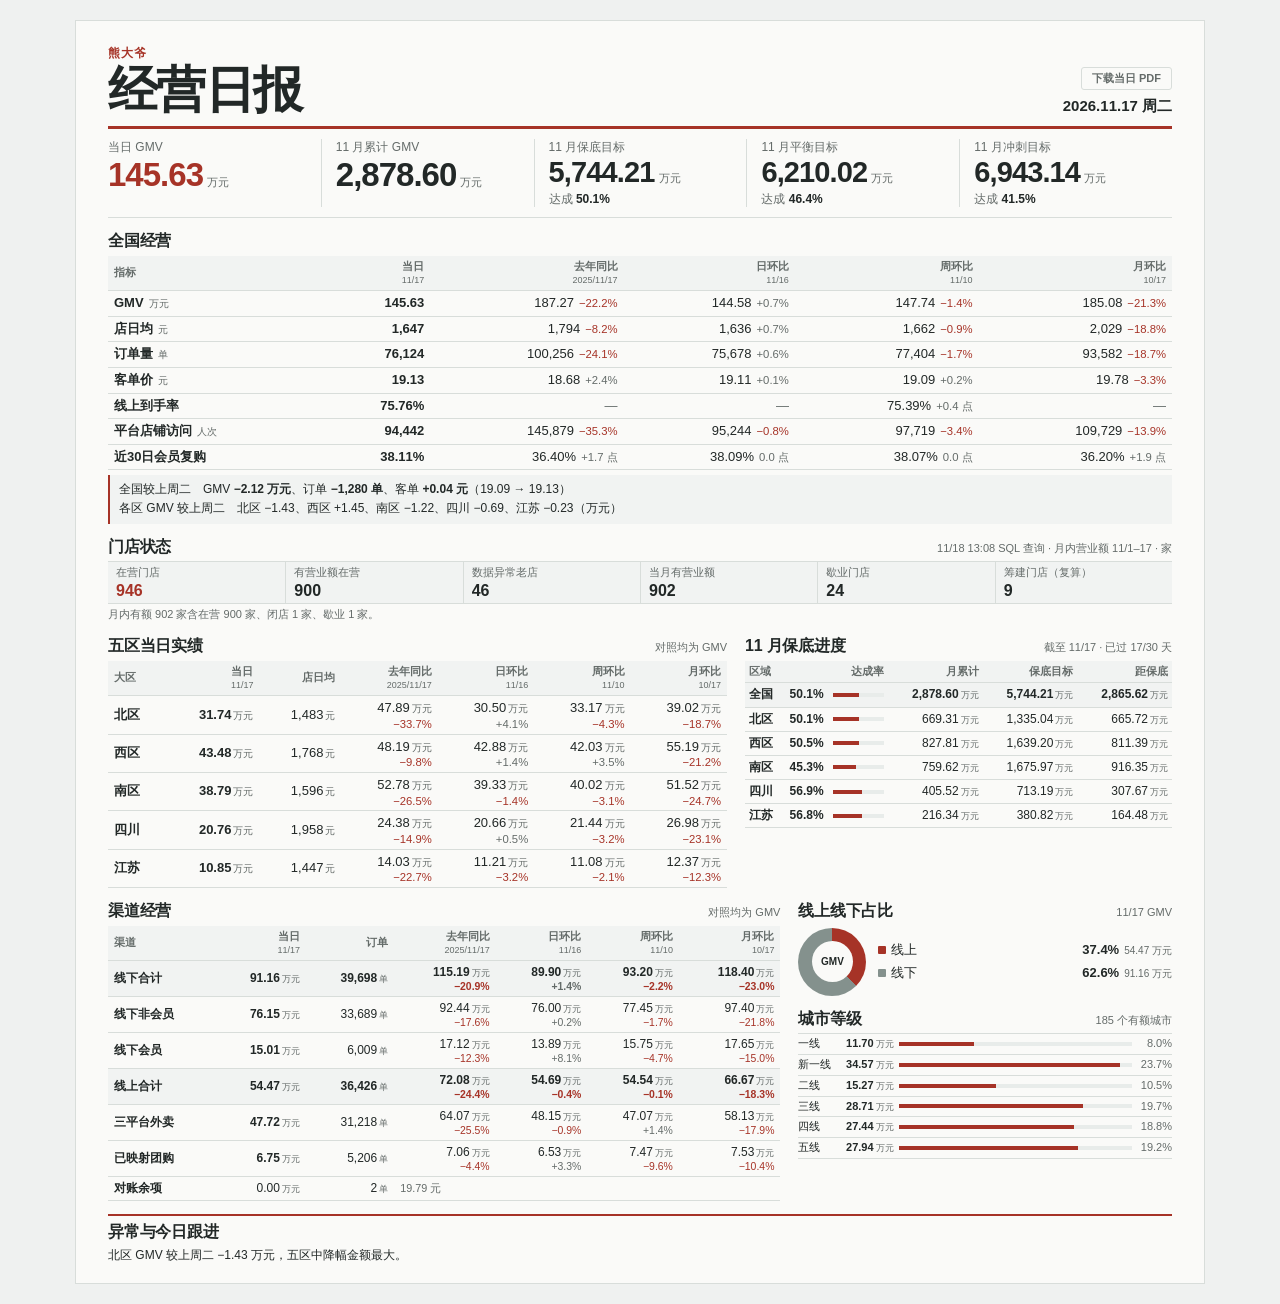
==== daily/index.html @ 588499c0 "Remove the daily report footer from HTML and PDF" ====
<!doctype html>
<html lang="zh-CN">
<head>
<meta charset="utf-8">
<meta name="viewport" content="width=device-width,initial-scale=1">
<meta name="color-scheme" content="light">
<meta name="robots" content="noindex">
<title>熊大爷经营日报｜2026-11-17</title>
<style>
:root {
  --paper:#fafaf8; --frame:#eff1f0; --ink:#222827; --muted:#646b69;
  --line:#d8ddda; --red:#a63327; --tint:#e8ecea; --shade:#f1f3f2; --offline:#84918d;
  color-scheme:light;
}
* {box-sizing:border-box}
body {margin:0;background:var(--frame);color:var(--ink);font:13px/1.43 -apple-system,BlinkMacSystemFont,"PingFang SC","Microsoft YaHei",sans-serif;font-variant-numeric:tabular-nums}
main {width:min(1130px,calc(100% - 32px));margin:20px auto;padding:24px 32px 19px;border:1px solid var(--line);background:var(--paper)}
h1,h2,p,figure,ul,dl,dd {margin:0}
.mast {display:flex;align-items:end;justify-content:space-between;gap:8px;padding-bottom:9px;border-bottom:3px solid var(--red)}
.brand {color:var(--red);font-size:12px;font-weight:700;letter-spacing:.10em}
h1 {margin-top:2px;font:700 clamp(34px,5vw,50px)/1.05 "Songti SC","Noto Serif CJK SC","SimSun",serif;letter-spacing:-.035em}
.meta {text-align:right;white-space:nowrap;font-weight:650;font-size:15px}
.print {display:block;width:max-content;text-decoration:none;margin:0 0 5px auto;padding:3px 10px;font:inherit;font-size:11px;color:var(--muted);background:none;border:1px solid var(--line);border-radius:3px;cursor:pointer}
a {color:inherit;text-underline-offset:3px}
a:focus-visible,.print:focus-visible {outline:2px solid var(--red);outline-offset:3px}
.hero {display:grid;grid-template-columns:repeat(5,minmax(0,1fr));border-bottom:1px solid var(--line);padding:10px 0}
.hero div {padding:0 14px;border-left:1px solid var(--line);min-width:0}
.hero div:first-child {padding-left:0;border:0}
.hero dt {color:var(--muted);font-size:12px}
.hero dd {font-size:clamp(22px,3.5vw,33px);font-weight:730;line-height:1.15;letter-spacing:-.03em;white-space:nowrap}
.hero div:first-child dd {color:var(--red)}
.hero .target dd {font-size:clamp(20px,3.1vw,29px)}
.hero .target .attainment {margin-top:4px;font-size:12px;font-weight:500;letter-spacing:0;color:var(--muted)}
.attainment strong {color:var(--ink);font-weight:700}
.hero small {font-size:11px;margin-left:4px;font-weight:500;letter-spacing:0;color:var(--muted)}
section {margin-top:13px;min-width:0}
.section-head {display:flex;align-items:baseline;justify-content:space-between;flex-wrap:wrap;gap:1px 7px;margin-bottom:5px}
h2 {font-size:16px;line-height:1.23;letter-spacing:-.015em}
.subtitle,.muted,.na {color:var(--muted)}
.subtitle {font-size:11px}
table {width:100%;border-collapse:collapse}
th,td {padding:3px 6px;border-bottom:1px solid var(--line);text-align:right;white-space:nowrap}
th:first-child {text-align:left}
thead {background:var(--shade)}
thead th {font-size:11px;font-weight:650;color:var(--muted)}
thead small {display:block;font-size:9px;font-weight:500}
tbody th {font-weight:600}
.unit {color:var(--muted);font-size:.78em;font-weight:500;display:inline-block;margin-left:5px}
.value-unit {color:var(--muted);font-size:.78em;font-weight:500;margin-inline-start:2px}
.actual {font-weight:730}
.change {font-size:.87em;color:var(--muted);white-space:nowrap;margin-left:5px}
.fall {color:var(--red)}
.remarks {padding:6px 9px;margin-top:5px;border-left:2px solid var(--red);background:var(--shade);font-size:12px}
.remarks p + p {margin-top:2px}
.remarks .delta-item {display:inline-block;white-space:nowrap}
.store-counts {display:grid;grid-template-columns:repeat(6,minmax(0,1fr));background:var(--shade);border-block:1px solid var(--line)}
.store-counts div {padding:3px 8px;min-width:0}
.store-counts div+div {border-left:1px solid var(--line)}
.store-counts dt {font-size:11px;color:var(--muted)}
.store-counts dd {font-size:16px;font-weight:700;line-height:1.2}
.store-counts div:first-child dd {color:var(--red)}
.store-note {margin-top:3px}
@media screen and (max-width:580px) {
  .store-counts {grid-template-columns:repeat(3,minmax(0,1fr))}
  .store-counts div:nth-child(4) {border-left:0}
  .store-counts div:nth-child(n+4) {border-top:1px solid var(--line)}
}
@media print {
  .store-counts div {padding:2px 5px}
  .store-counts dt {font-size:9px}
  .store-counts dd {font-size:13px}
}

.two-up {display:grid;grid-template-columns:minmax(0,1.45fr) minmax(0,1fr);gap:18px}
.split-cols .change,.channel-table .change {display:block;margin-left:0;line-height:1.13}
.summary {background:var(--shade)}
.summary td {font-weight:650}
.month-table {font-size:12px}
.month-table th,.month-table td {padding-inline:4px}
.meter {display:grid;grid-template-columns:3.2em minmax(14px,1fr);align-items:center;gap:5px;text-align:left}
.meter i,.tier {position:relative;display:block;height:4px;background:var(--tint)}
.meter i::before,.tier::before {content:"";position:absolute;inset:0 auto 0 0;width:var(--filled,var(--tier));background:var(--red)}
.rate {width:24%}
.chart-layout {display:grid;grid-template-columns:minmax(0,1.8fr) minmax(0,1fr);gap:18px}
.side {min-width:0}
.channel-table {font-size:12px}
.residue {font-size:.9em;text-align:left}
.mix {display:grid;grid-template-columns:auto minmax(0,1fr);align-items:center;gap:12px;margin:7px 0 12px}
.donut {display:grid;place-items:center;width:68px;aspect-ratio:1;border-radius:50%;background:conic-gradient(var(--red) 0 var(--online),var(--offline) var(--online) 100%);position:relative}
.donut::before {content:"";position:absolute;inset:20%;border-radius:50%;background:var(--paper)}
.donut span {position:relative;font-size:10px;font-weight:700}
.mix-legend {display:grid;gap:4px}
.mix-legend div {display:grid;grid-template-columns:minmax(3em,1fr) auto;gap:5px;align-items:baseline}
.mix-legend dt,.mix-legend dd {white-space:nowrap}
.mix-legend dt::before {content:"";display:inline-block;width:8px;height:8px;margin-right:5px;border-radius:1px;background:var(--swatch)}
.mix-legend dd {font-weight:700}
.mix-legend dd small {font-size:10px;color:var(--muted);margin-left:5px;font-weight:450}
.tiers {list-style:none;padding:0;border-top:1px solid var(--line)}
.tiers li {display:grid;grid-template-columns:3.1em 5.1em minmax(0,1fr) 3.2em;gap:5px;align-items:center;padding:2px 0;border-bottom:1px solid var(--line);font-size:11px}
.tiers li :is(b,span:last-child) {text-align:right}
.tiers li span:last-child {color:var(--muted)}
.actions {border-top:2px solid var(--red);padding-top:6px}
.actions p {font-size:12px}
@media screen and (max-width:1000px) {
  .two-up {grid-template-columns:1fr;gap:0}
  main {padding-inline:23px}
}
@media screen and (min-width:821px) and (max-width:1040px) {
  .hero div {padding-inline:8px}
  .hero dd,.hero .target dd {font-size:clamp(22px,2.65vw,26px)}
}
@media screen and (max-width:820px) {
  .hero {grid-template-columns:repeat(6,minmax(0,1fr));row-gap:8px}
  .hero > div {grid-column:span 3}
  .hero > .target {grid-column:span 2;border-top:1px solid var(--line);padding-top:7px}
  .hero > .target-start {padding-left:0;border-left:0}
}
@media screen and (max-width:930px) {
  .chart-layout {grid-template-columns:1fr;gap:0}
  .side {display:grid;grid-template-columns:minmax(0,1fr) minmax(0,1fr);gap:12px}
}
@media screen and (max-width:580px) {
  main {width:100%;margin:0;border:0;padding:12px 7px 17px}
  h1 {font-size:34px}
  .meta {font-size:12px}
  .hero div {padding-inline:6px}
  .hero dd {font-size:clamp(17px,5.6vw,25px)}
  .hero .target dd {font-size:clamp(17px,5.2vw,23px)}
  .hero .target .attainment {font-size:11px}
  .hero dt,.hero small {font-size:10px}
  .hero small {margin-left:2px}
  th,td {padding-inline:2px;font-size:11px}
  thead th {font-size:10px}
  thead small {font-size:8px}
  .unit {display:block;margin-left:0}
  .change {display:block;margin-left:0;line-height:1.14}
  .subtitle {font-size:10px}
  .remarks,.actions p {font-size:11px}
  .mix {gap:7px}
  .donut {width:56px}
  .mix-legend div {gap:2px}
}
@media screen and (max-width:465px) {
  .side {grid-template-columns:1fr;gap:0}
  .split-cols,.channel-table {table-layout:fixed}
  .split-cols th,.split-cols td,.channel-table th,.channel-table td {padding-inline:2px;white-space:normal}
  .split-cols .value-unit,.channel-table .value-unit {display:inline-block;white-space:nowrap;margin-inline-start:1px}
  .split-cols th:first-child {width:11%}
  .channel-table th:first-child {width:17%}
}
@media screen and (max-width:375px) {
  main {padding-inline:5px}
  h1 {font-size:30px}
  th,td {font-size:10px}
  thead th {font-size:9px}
  .month-table .meter {grid-template-columns:auto;gap:0}
  .month-table th,.month-table td {padding-inline:2px}
  .hero small {display:block;margin:2px 0 0}
  table[aria-label="全国实绩、基期实值及变动"],.channel-table {table-layout:fixed}
  table[aria-label="全国实绩、基期实值及变动"] th:first-child {width:23%;white-space:normal}
  table[aria-label="全国实绩、基期实值及变动"] th:nth-child(2) {width:14%}
  .channel-table th:first-child {width:17%;white-space:normal}
  .channel-table th:nth-child(2),.channel-table th:nth-child(3) {width:13%}
}
@page {size:A4 portrait;margin:8mm}
@media print {
  body {background:#fff;font-size:11.5px;line-height:1.35;print-color-adjust:exact;-webkit-print-color-adjust:exact}
  main {width:auto;margin:0;padding:0;border:0;background:#fff}
  h1 {font-size:34px}
  .mast {padding-bottom:6px}
  .print {display:none}
  .hero {padding:7px 0}
  .hero dd,.hero .target dd {font-size:22px}
  .hero .target .attainment {font-size:10px;margin-top:3px}
  .hero dt {font-size:12px}
  h2 {font-size:13.5px}
  .hero small {font-size:9px}
  section {margin-top:8px;break-inside:avoid}
  .section-head {margin-bottom:3px}
  .subtitle {font-size:9px}
  th,td {padding:2.7px 3px}
  thead th {font-size:9px}
  thead small {font-size:8px}
  .remarks,.actions p {font-size:10px}
  .remarks {padding:4px 6px}
  .two-up {grid-template-columns:minmax(0,1.25fr) minmax(0,1fr);gap:11px}
  .chart-layout {gap:11px}
  .month-table,.channel-table,.tiers li {font-size:11px}
  .month-table th,.month-table td {padding-inline:2.5px}
  .split-cols .change,.channel-table .change {font-size:8.5px}
  .meter {grid-template-columns:3em minmax(12px,1fr);gap:3px}
  .mix {gap:8px;margin-bottom:7px}
  .donut {width:54px}
  .donut::before {background:#fff}
  .mix-legend dd small {font-size:8px}
}
</style>
</head>
<body>
<main aria-label="熊大爷经营日报">
<header class="mast">
  <div><div class="brand">熊大爷</div><h1>经营日报</h1></div>
  <div class="meta"><a class="print" href="2026-11-17.pdf?v=4ae383c52e33" download="熊大爷经营日报_2026-11-17.pdf">下载当日 PDF</a><time datetime="2026-11-17">2026.11.17 周二</time></div>
</header>
<dl class="hero"><div><dt>当日 GMV</dt><dd>145.63<small>万元</small></dd></div>
<div><dt>11 月累计 GMV</dt><dd>2,878.60<small>万元</small></dd></div>
<div class="target target-start"><dt>11 月保底目标</dt><dd>5,744.21<small>万元</small></dd><dd class="attainment">达成 <strong>50.1%</strong></dd></div>
<div class="target"><dt>11 月平衡目标</dt><dd>6,210.02<small>万元</small></dd><dd class="attainment">达成 <strong>46.4%</strong></dd></div>
<div class="target"><dt>11 月冲刺目标</dt><dd>6,943.14<small>万元</small></dd><dd class="attainment">达成 <strong>41.5%</strong></dd></div></dl>

<section aria-labelledby="nation">
  <div class="section-head"><h2 id="nation">全国经营</h2></div>
  <table aria-label="全国实绩、基期实值及变动">
    <thead><tr><th scope="col">指标</th><th scope="col">当日<small>11/17</small></th><th scope="col">去年同比<small>2025/11/17</small></th><th scope="col">日环比<small>11/16</small></th><th scope="col">周环比<small>11/10</small></th><th scope="col">月环比<small>10/17</small></th></tr></thead>
    <tbody><tr><th scope="row">GMV<span class="unit">万元</span></th><td class="actual">145.63</td><td class="comp"><span class="baseline">187.27</span><span class="change fall">−22.2%</span></td><td class="comp"><span class="baseline">144.58</span><span class="change">+0.7%</span></td><td class="comp"><span class="baseline">147.74</span><span class="change fall">−1.4%</span></td><td class="comp"><span class="baseline">185.08</span><span class="change fall">−21.3%</span></td></tr>
<tr><th scope="row">店日均<span class="unit">元</span></th><td class="actual">1,647</td><td class="comp"><span class="baseline">1,794</span><span class="change fall">−8.2%</span></td><td class="comp"><span class="baseline">1,636</span><span class="change">+0.7%</span></td><td class="comp"><span class="baseline">1,662</span><span class="change fall">−0.9%</span></td><td class="comp"><span class="baseline">2,029</span><span class="change fall">−18.8%</span></td></tr>
<tr><th scope="row">订单量<span class="unit">单</span></th><td class="actual">76,124</td><td class="comp"><span class="baseline">100,256</span><span class="change fall">−24.1%</span></td><td class="comp"><span class="baseline">75,678</span><span class="change">+0.6%</span></td><td class="comp"><span class="baseline">77,404</span><span class="change fall">−1.7%</span></td><td class="comp"><span class="baseline">93,582</span><span class="change fall">−18.7%</span></td></tr>
<tr><th scope="row">客单价<span class="unit">元</span></th><td class="actual">19.13</td><td class="comp"><span class="baseline">18.68</span><span class="change">+2.4%</span></td><td class="comp"><span class="baseline">19.11</span><span class="change">+0.1%</span></td><td class="comp"><span class="baseline">19.09</span><span class="change">+0.2%</span></td><td class="comp"><span class="baseline">19.78</span><span class="change fall">−3.3%</span></td></tr>
<tr><th scope="row">线上到手率</th><td class="actual">75.76%</td><td><span class="na">—</span></td><td><span class="na">—</span></td><td class="comp"><span class="baseline">75.39%</span><span class="change">+0.4 点</span></td><td><span class="na">—</span></td></tr>
<tr><th scope="row">平台店铺访问<span class="unit">人次</span></th><td class="actual">94,442</td><td class="comp"><span class="baseline">145,879</span><span class="change fall">−35.3%</span></td><td class="comp"><span class="baseline">95,244</span><span class="change fall">−0.8%</span></td><td class="comp"><span class="baseline">97,719</span><span class="change fall">−3.4%</span></td><td class="comp"><span class="baseline">109,729</span><span class="change fall">−13.9%</span></td></tr>
<tr><th scope="row">近30日会员复购</th><td class="actual">38.11%</td><td class="comp"><span class="baseline">36.40%</span><span class="change">+1.7 点</span></td><td class="comp"><span class="baseline">38.09%</span><span class="change">0.0 点</span></td><td class="comp"><span class="baseline">38.07%</span><span class="change">0.0 点</span></td><td class="comp"><span class="baseline">36.20%</span><span class="change">+1.9 点</span></td></tr></tbody>
  </table>
  <div class="remarks"><p>全国较上周二　<span class="delta-item">GMV <strong>−2.12 万元</strong></span>、<span class="delta-item">订单 <strong>−1,280 单</strong></span>、<span class="delta-item">客单 <strong>+0.04 元</strong>（19.09 → 19.13）</span></p><p>各区 GMV 较上周二　<span class="delta-item">北区 −1.43</span>、<span class="delta-item">西区 +1.45</span>、<span class="delta-item">南区 −1.22</span>、<span class="delta-item">四川 −0.69</span>、<span class="delta-item">江苏 −0.23</span>（万元）</p></div>
</section>


<section class="store-snapshot" aria-labelledby="shops">
  <div class="section-head"><h2 id="shops">门店状态</h2><p class="subtitle"><time datetime="2026-11-18T13:08:56">11/18 13:08 SQL 查询</time> · 月内营业额 11/1–17 · 家</p></div>
  <dl class="store-counts"><div><dt>在营门店</dt><dd>946</dd></div><div><dt>有营业额在营</dt><dd>900</dd></div><div><dt>数据异常老店</dt><dd>46</dd></div><div><dt>当月有营业额</dt><dd>902</dd></div><div><dt>歇业门店</dt><dd>24</dd></div><div><dt>筹建门店（复算）</dt><dd>9</dd></div></dl>
  <p class="subtitle store-note">月内有额 902 家含在营 900 家、闭店 1 家、歇业 1 家。</p>
</section>

<div class="two-up">
  <section aria-labelledby="regions">
    <div class="section-head"><h2 id="regions">五区当日实绩</h2><p class="subtitle">对照均为 GMV</p></div>
    <table class="split-cols" aria-label="五区 GMV 实绩、基期实值及变动">
      <thead><tr><th scope="col">大区</th><th scope="col">当日<small>11/17</small></th><th scope="col">店日均</th><th scope="col">去年同比<small>2025/11/17</small></th><th scope="col">日环比<small>11/16</small></th><th scope="col">周环比<small>11/10</small></th><th scope="col">月环比<small>10/17</small></th></tr></thead>
      <tbody><tr><th scope="row">北区</th><td class="actual">31.74<span class="value-unit">万元</span></td><td>1,483<span class="value-unit">元</span></td><td class="comp"><span class="baseline">47.89<span class="value-unit">万元</span></span><span class="change fall">−33.7%</span></td><td class="comp"><span class="baseline">30.50<span class="value-unit">万元</span></span><span class="change">+4.1%</span></td><td class="comp"><span class="baseline">33.17<span class="value-unit">万元</span></span><span class="change fall">−4.3%</span></td><td class="comp"><span class="baseline">39.02<span class="value-unit">万元</span></span><span class="change fall">−18.7%</span></td></tr>
<tr><th scope="row">西区</th><td class="actual">43.48<span class="value-unit">万元</span></td><td>1,768<span class="value-unit">元</span></td><td class="comp"><span class="baseline">48.19<span class="value-unit">万元</span></span><span class="change fall">−9.8%</span></td><td class="comp"><span class="baseline">42.88<span class="value-unit">万元</span></span><span class="change">+1.4%</span></td><td class="comp"><span class="baseline">42.03<span class="value-unit">万元</span></span><span class="change">+3.5%</span></td><td class="comp"><span class="baseline">55.19<span class="value-unit">万元</span></span><span class="change fall">−21.2%</span></td></tr>
<tr><th scope="row">南区</th><td class="actual">38.79<span class="value-unit">万元</span></td><td>1,596<span class="value-unit">元</span></td><td class="comp"><span class="baseline">52.78<span class="value-unit">万元</span></span><span class="change fall">−26.5%</span></td><td class="comp"><span class="baseline">39.33<span class="value-unit">万元</span></span><span class="change fall">−1.4%</span></td><td class="comp"><span class="baseline">40.02<span class="value-unit">万元</span></span><span class="change fall">−3.1%</span></td><td class="comp"><span class="baseline">51.52<span class="value-unit">万元</span></span><span class="change fall">−24.7%</span></td></tr>
<tr><th scope="row">四川</th><td class="actual">20.76<span class="value-unit">万元</span></td><td>1,958<span class="value-unit">元</span></td><td class="comp"><span class="baseline">24.38<span class="value-unit">万元</span></span><span class="change fall">−14.9%</span></td><td class="comp"><span class="baseline">20.66<span class="value-unit">万元</span></span><span class="change">+0.5%</span></td><td class="comp"><span class="baseline">21.44<span class="value-unit">万元</span></span><span class="change fall">−3.2%</span></td><td class="comp"><span class="baseline">26.98<span class="value-unit">万元</span></span><span class="change fall">−23.1%</span></td></tr>
<tr><th scope="row">江苏</th><td class="actual">10.85<span class="value-unit">万元</span></td><td>1,447<span class="value-unit">元</span></td><td class="comp"><span class="baseline">14.03<span class="value-unit">万元</span></span><span class="change fall">−22.7%</span></td><td class="comp"><span class="baseline">11.21<span class="value-unit">万元</span></span><span class="change fall">−3.2%</span></td><td class="comp"><span class="baseline">11.08<span class="value-unit">万元</span></span><span class="change fall">−2.1%</span></td><td class="comp"><span class="baseline">12.37<span class="value-unit">万元</span></span><span class="change fall">−12.3%</span></td></tr></tbody>
    </table>
  </section>

  <section aria-labelledby="month">
    <div class="section-head"><h2 id="month">11 月保底进度</h2><p class="subtitle">截至 11/17 · 已过 17/30 天</p></div>
    <table class="month-table" aria-label="全国和五区11月累计及保底达成">
      <thead><tr><th scope="col">区域</th><th scope="col">达成率</th><th scope="col">月累计</th><th scope="col">保底目标</th><th scope="col">距保底</th></tr></thead>
      <tbody><tr class="summary"><th scope="row">全国</th><td class="rate"><span class="meter"><b>50.1%</b><i aria-hidden="true" style="--filled:50.113%"></i></span></td><td>2,878.60<span class="value-unit">万元</span></td><td>5,744.21<span class="value-unit">万元</span></td><td>2,865.62<span class="value-unit">万元</span></td></tr>
<tr><th scope="row">北区</th><td class="rate"><span class="meter"><b>50.1%</b><i aria-hidden="true" style="--filled:50.134%"></i></span></td><td>669.31<span class="value-unit">万元</span></td><td>1,335.04<span class="value-unit">万元</span></td><td>665.72<span class="value-unit">万元</span></td></tr>
<tr><th scope="row">西区</th><td class="rate"><span class="meter"><b>50.5%</b><i aria-hidden="true" style="--filled:50.501%"></i></span></td><td>827.81<span class="value-unit">万元</span></td><td>1,639.20<span class="value-unit">万元</span></td><td>811.39<span class="value-unit">万元</span></td></tr>
<tr><th scope="row">南区</th><td class="rate"><span class="meter"><b>45.3%</b><i aria-hidden="true" style="--filled:45.324%"></i></span></td><td>759.62<span class="value-unit">万元</span></td><td>1,675.97<span class="value-unit">万元</span></td><td>916.35<span class="value-unit">万元</span></td></tr>
<tr><th scope="row">四川</th><td class="rate"><span class="meter"><b>56.9%</b><i aria-hidden="true" style="--filled:56.860%"></i></span></td><td>405.52<span class="value-unit">万元</span></td><td>713.19<span class="value-unit">万元</span></td><td>307.67<span class="value-unit">万元</span></td></tr>
<tr><th scope="row">江苏</th><td class="rate"><span class="meter"><b>56.8%</b><i aria-hidden="true" style="--filled:56.808%"></i></span></td><td>216.34<span class="value-unit">万元</span></td><td>380.82<span class="value-unit">万元</span></td><td>164.48<span class="value-unit">万元</span></td></tr></tbody>
    </table>
  </section>
</div>

<div class="chart-layout">
  <section aria-labelledby="channels">
    <div class="section-head"><h2 id="channels">渠道经营</h2><p class="subtitle">对照均为 GMV</p></div>
    <table class="channel-table" aria-label="渠道当日营业额、订单、基期实值及变动">
      <thead><tr><th scope="col">渠道</th><th scope="col">当日<small>11/17</small></th><th scope="col">订单</th><th scope="col">去年同比<small>2025/11/17</small></th><th scope="col">日环比<small>11/16</small></th><th scope="col">周环比<small>11/10</small></th><th scope="col">月环比<small>10/17</small></th></tr></thead>
      <tbody><tr class="summary"><th scope="row">线下合计</th><td class="actual">91.16<span class="value-unit">万元</span></td><td>39,698<span class="value-unit">单</span></td><td class="comp"><span class="baseline">115.19<span class="value-unit">万元</span></span><span class="change fall">−20.9%</span></td><td class="comp"><span class="baseline">89.90<span class="value-unit">万元</span></span><span class="change">+1.4%</span></td><td class="comp"><span class="baseline">93.20<span class="value-unit">万元</span></span><span class="change fall">−2.2%</span></td><td class="comp"><span class="baseline">118.40<span class="value-unit">万元</span></span><span class="change fall">−23.0%</span></td></tr>
<tr><th scope="row">线下非会员</th><td class="actual">76.15<span class="value-unit">万元</span></td><td>33,689<span class="value-unit">单</span></td><td class="comp"><span class="baseline">92.44<span class="value-unit">万元</span></span><span class="change fall">−17.6%</span></td><td class="comp"><span class="baseline">76.00<span class="value-unit">万元</span></span><span class="change">+0.2%</span></td><td class="comp"><span class="baseline">77.45<span class="value-unit">万元</span></span><span class="change fall">−1.7%</span></td><td class="comp"><span class="baseline">97.40<span class="value-unit">万元</span></span><span class="change fall">−21.8%</span></td></tr>
<tr><th scope="row">线下会员</th><td class="actual">15.01<span class="value-unit">万元</span></td><td>6,009<span class="value-unit">单</span></td><td class="comp"><span class="baseline">17.12<span class="value-unit">万元</span></span><span class="change fall">−12.3%</span></td><td class="comp"><span class="baseline">13.89<span class="value-unit">万元</span></span><span class="change">+8.1%</span></td><td class="comp"><span class="baseline">15.75<span class="value-unit">万元</span></span><span class="change fall">−4.7%</span></td><td class="comp"><span class="baseline">17.65<span class="value-unit">万元</span></span><span class="change fall">−15.0%</span></td></tr>
<tr class="summary"><th scope="row">线上合计</th><td class="actual">54.47<span class="value-unit">万元</span></td><td>36,426<span class="value-unit">单</span></td><td class="comp"><span class="baseline">72.08<span class="value-unit">万元</span></span><span class="change fall">−24.4%</span></td><td class="comp"><span class="baseline">54.69<span class="value-unit">万元</span></span><span class="change fall">−0.4%</span></td><td class="comp"><span class="baseline">54.54<span class="value-unit">万元</span></span><span class="change fall">−0.1%</span></td><td class="comp"><span class="baseline">66.67<span class="value-unit">万元</span></span><span class="change fall">−18.3%</span></td></tr>
<tr><th scope="row">三平台外卖</th><td class="actual">47.72<span class="value-unit">万元</span></td><td>31,218<span class="value-unit">单</span></td><td class="comp"><span class="baseline">64.07<span class="value-unit">万元</span></span><span class="change fall">−25.5%</span></td><td class="comp"><span class="baseline">48.15<span class="value-unit">万元</span></span><span class="change fall">−0.9%</span></td><td class="comp"><span class="baseline">47.07<span class="value-unit">万元</span></span><span class="change">+1.4%</span></td><td class="comp"><span class="baseline">58.13<span class="value-unit">万元</span></span><span class="change fall">−17.9%</span></td></tr>
<tr><th scope="row">已映射团购</th><td class="actual">6.75<span class="value-unit">万元</span></td><td>5,206<span class="value-unit">单</span></td><td class="comp"><span class="baseline">7.06<span class="value-unit">万元</span></span><span class="change fall">−4.4%</span></td><td class="comp"><span class="baseline">6.53<span class="value-unit">万元</span></span><span class="change">+3.3%</span></td><td class="comp"><span class="baseline">7.47<span class="value-unit">万元</span></span><span class="change fall">−9.6%</span></td><td class="comp"><span class="baseline">7.53<span class="value-unit">万元</span></span><span class="change fall">−10.4%</span></td></tr>
<tr><th scope="row">对账余项</th><td>0.00<span class="value-unit">万元</span></td><td>2<span class="value-unit">单</span></td><td colspan="4" class="muted residue">19.79 元</td></tr></tbody>
    </table>
  </section>

  <div class="side">
    <section aria-labelledby="mix">
      <div class="section-head"><h2 id="mix">线上线下占比</h2><p class="subtitle">11/17 GMV</p></div>
      <figure class="mix"><div class="donut" style="--online:37.4013%" aria-hidden="true"><span>GMV</span></div><dl class="mix-legend"><div><dt style="--swatch:var(--red)">线上</dt><dd>37.4%<small>54.47 万元</small></dd></div><div><dt style="--swatch:var(--offline)">线下</dt><dd>62.6%<small>91.16 万元</small></dd></div></dl></figure>
    </section>
    <section aria-labelledby="geo">
      <div class="section-head"><h2 id="geo">城市等级</h2><p class="subtitle">185 个有额城市</p></div>
      <ul class="tiers" aria-label="城市等级营业额及占比"><li><span>一线</span><b>11.70<span class="value-unit">万元</span></b><i class="tier" aria-hidden="true" style="--tier:32.12%"></i><span>8.0%</span></li><li><span>新一线</span><b>34.57<span class="value-unit">万元</span></b><i class="tier" aria-hidden="true" style="--tier:94.95%"></i><span>23.7%</span></li><li><span>二线</span><b>15.27<span class="value-unit">万元</span></b><i class="tier" aria-hidden="true" style="--tier:41.94%"></i><span>10.5%</span></li><li><span>三线</span><b>28.71<span class="value-unit">万元</span></b><i class="tier" aria-hidden="true" style="--tier:78.86%"></i><span>19.7%</span></li><li><span>四线</span><b>27.44<span class="value-unit">万元</span></b><i class="tier" aria-hidden="true" style="--tier:75.37%"></i><span>18.8%</span></li><li><span>五线</span><b>27.94<span class="value-unit">万元</span></b><i class="tier" aria-hidden="true" style="--tier:76.75%"></i><span>19.2%</span></li></ul>
    </section>
  </div>
</div>

<section class="actions" aria-labelledby="attention"><div class="section-head"><h2 id="attention">异常与今日跟进</h2></div><p>北区 GMV 较上周二 −1.43 万元，五区中降幅金额最大。</p>
</section>
</main>
</body>
</html>
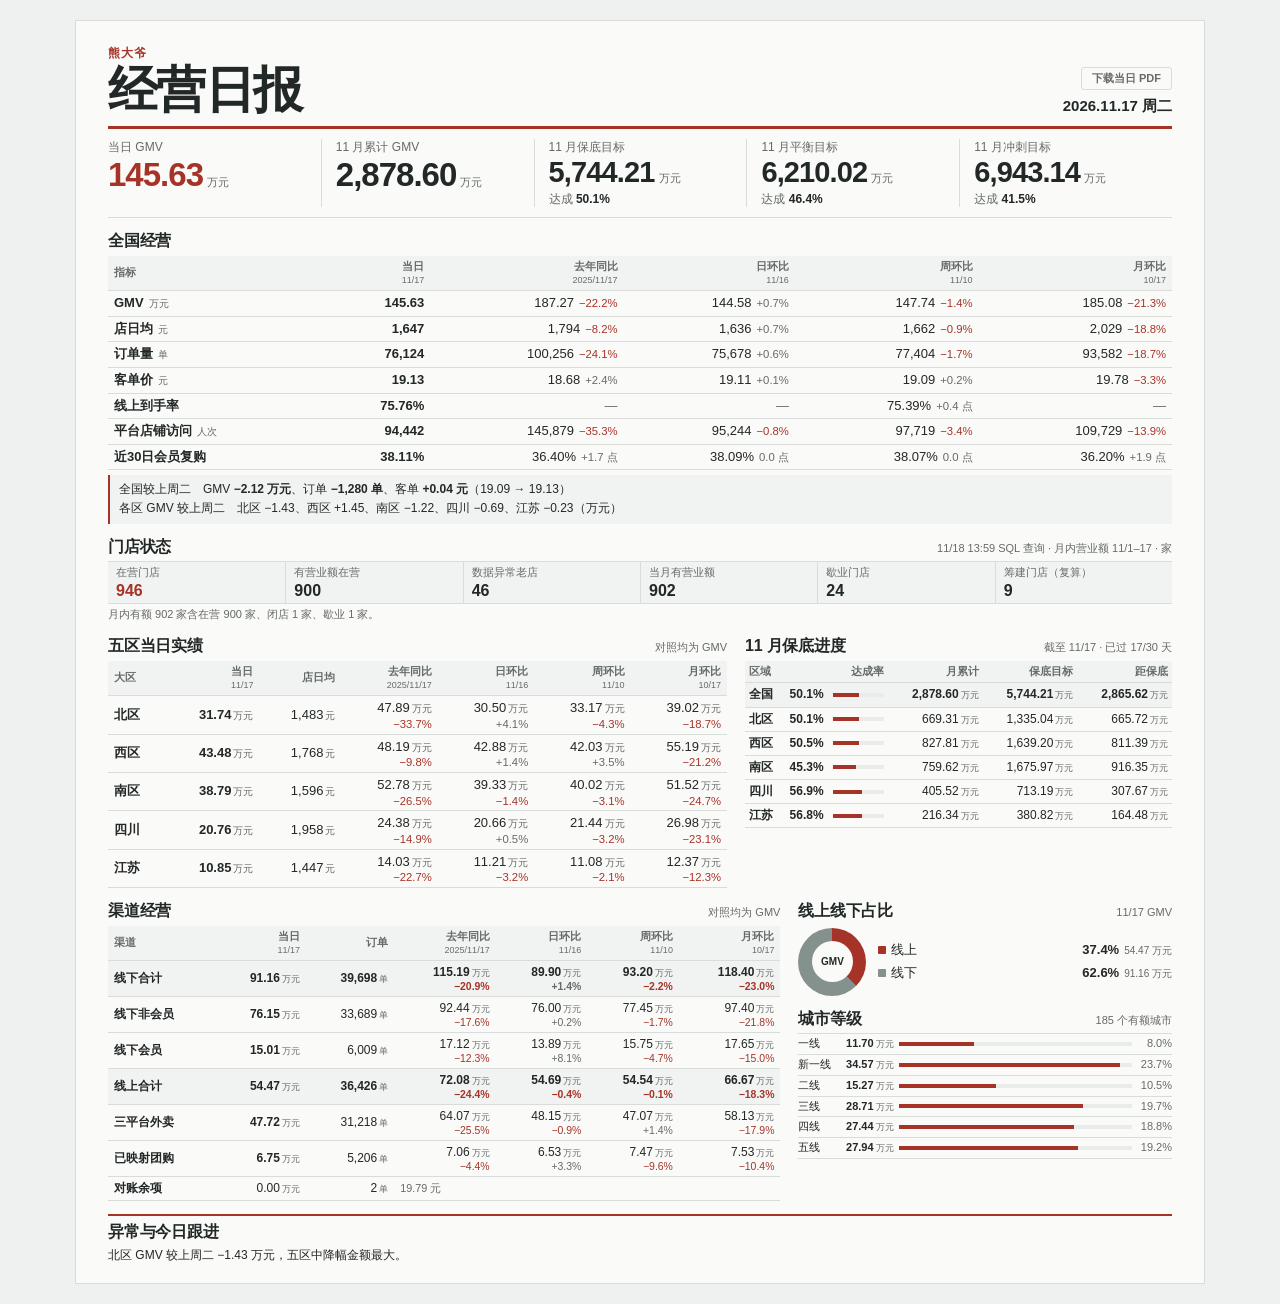
==== commit 2421f88d: "Publish daily report for 2026-11-17" ====
--- a/daily/index.html
+++ b/daily/index.html
@@ -200,7 +200,7 @@
 <main aria-label="熊大爷经营日报">
 <header class="mast">
   <div><div class="brand">熊大爷</div><h1>经营日报</h1></div>
-  <div class="meta"><a class="print" href="2026-11-17.pdf?v=4ae383c52e33" download="熊大爷经营日报_2026-11-17.pdf">下载当日 PDF</a><time datetime="2026-11-17">2026.11.17 周二</time></div>
+  <div class="meta"><a class="print" href="2026-11-17.pdf?v=e6f4186f2109" download="熊大爷经营日报_2026-11-17.pdf">下载当日 PDF</a><time datetime="2026-11-17">2026.11.17 周二</time></div>
 </header>
 <dl class="hero"><div><dt>当日 GMV</dt><dd>145.63<small>万元</small></dd></div>
 <div><dt>11 月累计 GMV</dt><dd>2,878.60<small>万元</small></dd></div>
@@ -219,13 +219,13 @@
 <tr><th scope="row">线上到手率</th><td class="actual">75.76%</td><td><span class="na">—</span></td><td><span class="na">—</span></td><td class="comp"><span class="baseline">75.39%</span><span class="change">+0.4 点</span></td><td><span class="na">—</span></td></tr>
 <tr><th scope="row">平台店铺访问<span class="unit">人次</span></th><td class="actual">94,442</td><td class="comp"><span class="baseline">145,879</span><span class="change fall">−35.3%</span></td><td class="comp"><span class="baseline">95,244</span><span class="change fall">−0.8%</span></td><td class="comp"><span class="baseline">97,719</span><span class="change fall">−3.4%</span></td><td class="comp"><span class="baseline">109,729</span><span class="change fall">−13.9%</span></td></tr>
 <tr><th scope="row">近30日会员复购</th><td class="actual">38.11%</td><td class="comp"><span class="baseline">36.40%</span><span class="change">+1.7 点</span></td><td class="comp"><span class="baseline">38.09%</span><span class="change">0.0 点</span></td><td class="comp"><span class="baseline">38.07%</span><span class="change">0.0 点</span></td><td class="comp"><span class="baseline">36.20%</span><span class="change">+1.9 点</span></td></tr></tbody>
-  </table>
+    </table>
   <div class="remarks"><p>全国较上周二　<span class="delta-item">GMV <strong>−2.12 万元</strong></span>、<span class="delta-item">订单 <strong>−1,280 单</strong></span>、<span class="delta-item">客单 <strong>+0.04 元</strong>（19.09 → 19.13）</span></p><p>各区 GMV 较上周二　<span class="delta-item">北区 −1.43</span>、<span class="delta-item">西区 +1.45</span>、<span class="delta-item">南区 −1.22</span>、<span class="delta-item">四川 −0.69</span>、<span class="delta-item">江苏 −0.23</span>（万元）</p></div>
 </section>
 
 
 <section class="store-snapshot" aria-labelledby="shops">
-  <div class="section-head"><h2 id="shops">门店状态</h2><p class="subtitle"><time datetime="2026-11-18T13:08:56">11/18 13:08 SQL 查询</time> · 月内营业额 11/1–17 · 家</p></div>
+  <div class="section-head"><h2 id="shops">门店状态</h2><p class="subtitle"><time datetime="2026-11-18T13:59:25">11/18 13:59 SQL 查询</time> · 月内营业额 11/1–17 · 家</p></div>
   <dl class="store-counts"><div><dt>在营门店</dt><dd>946</dd></div><div><dt>有营业额在营</dt><dd>900</dd></div><div><dt>数据异常老店</dt><dd>46</dd></div><div><dt>当月有营业额</dt><dd>902</dd></div><div><dt>歇业门店</dt><dd>24</dd></div><div><dt>筹建门店（复算）</dt><dd>9</dd></div></dl>
   <p class="subtitle store-note">月内有额 902 家含在营 900 家、闭店 1 家、歇业 1 家。</p>
 </section>
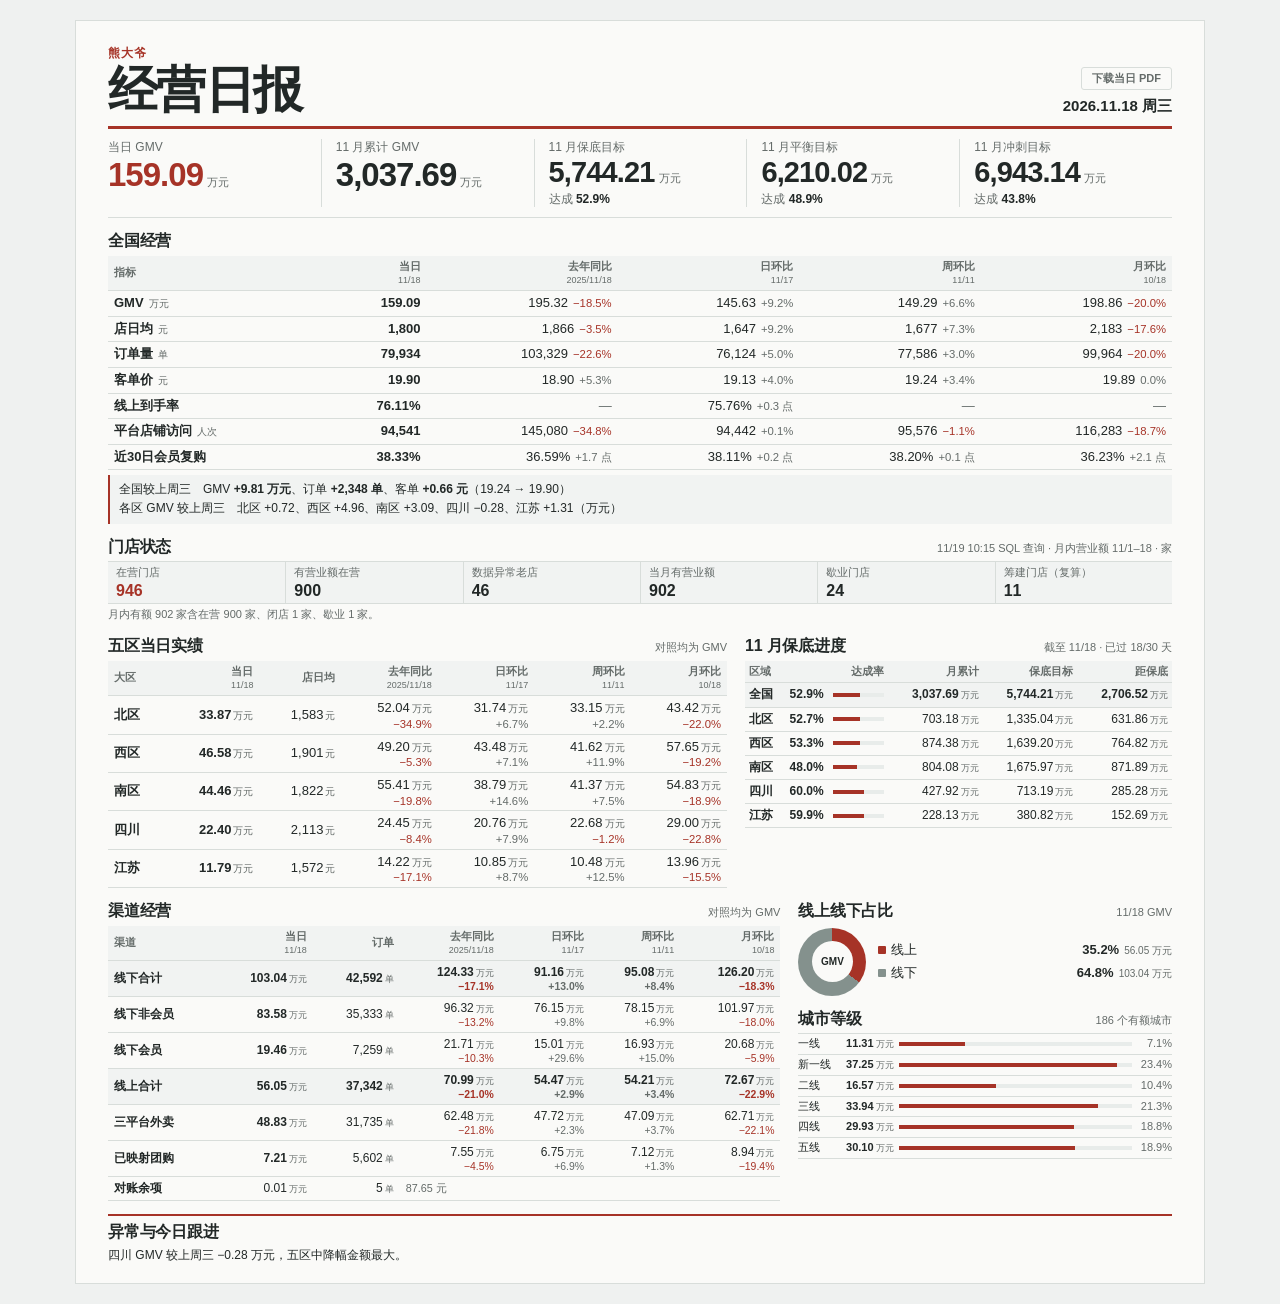
==== commit f9209977: "Publish daily report for 2026-11-18" ====
--- a/daily/index.html
+++ b/daily/index.html
@@ -5,7 +5,7 @@
 <meta name="viewport" content="width=device-width,initial-scale=1">
 <meta name="color-scheme" content="light">
 <meta name="robots" content="noindex">
-<title>熊大爷经营日报｜2026-11-17</title>
+<title>熊大爷经营日报｜2026-11-18</title>
 <style>
 :root {
   --paper:#fafaf8; --frame:#eff1f0; --ink:#222827; --muted:#646b69;
@@ -200,33 +200,33 @@
 <main aria-label="熊大爷经营日报">
 <header class="mast">
   <div><div class="brand">熊大爷</div><h1>经营日报</h1></div>
-  <div class="meta"><a class="print" href="2026-11-17.pdf?v=e6f4186f2109" download="熊大爷经营日报_2026-11-17.pdf">下载当日 PDF</a><time datetime="2026-11-17">2026.11.17 周二</time></div>
+  <div class="meta"><a class="print" href="2026-11-18.pdf?v=72d289a6b6ca" download="熊大爷经营日报_2026-11-18.pdf">下载当日 PDF</a><time datetime="2026-11-18">2026.11.18 周三</time></div>
 </header>
-<dl class="hero"><div><dt>当日 GMV</dt><dd>145.63<small>万元</small></dd></div>
-<div><dt>11 月累计 GMV</dt><dd>2,878.60<small>万元</small></dd></div>
-<div class="target target-start"><dt>11 月保底目标</dt><dd>5,744.21<small>万元</small></dd><dd class="attainment">达成 <strong>50.1%</strong></dd></div>
-<div class="target"><dt>11 月平衡目标</dt><dd>6,210.02<small>万元</small></dd><dd class="attainment">达成 <strong>46.4%</strong></dd></div>
-<div class="target"><dt>11 月冲刺目标</dt><dd>6,943.14<small>万元</small></dd><dd class="attainment">达成 <strong>41.5%</strong></dd></div></dl>
+<dl class="hero"><div><dt>当日 GMV</dt><dd>159.09<small>万元</small></dd></div>
+<div><dt>11 月累计 GMV</dt><dd>3,037.69<small>万元</small></dd></div>
+<div class="target target-start"><dt>11 月保底目标</dt><dd>5,744.21<small>万元</small></dd><dd class="attainment">达成 <strong>52.9%</strong></dd></div>
+<div class="target"><dt>11 月平衡目标</dt><dd>6,210.02<small>万元</small></dd><dd class="attainment">达成 <strong>48.9%</strong></dd></div>
+<div class="target"><dt>11 月冲刺目标</dt><dd>6,943.14<small>万元</small></dd><dd class="attainment">达成 <strong>43.8%</strong></dd></div></dl>
 
 <section aria-labelledby="nation">
   <div class="section-head"><h2 id="nation">全国经营</h2></div>
   <table aria-label="全国实绩、基期实值及变动">
-    <thead><tr><th scope="col">指标</th><th scope="col">当日<small>11/17</small></th><th scope="col">去年同比<small>2025/11/17</small></th><th scope="col">日环比<small>11/16</small></th><th scope="col">周环比<small>11/10</small></th><th scope="col">月环比<small>10/17</small></th></tr></thead>
-    <tbody><tr><th scope="row">GMV<span class="unit">万元</span></th><td class="actual">145.63</td><td class="comp"><span class="baseline">187.27</span><span class="change fall">−22.2%</span></td><td class="comp"><span class="baseline">144.58</span><span class="change">+0.7%</span></td><td class="comp"><span class="baseline">147.74</span><span class="change fall">−1.4%</span></td><td class="comp"><span class="baseline">185.08</span><span class="change fall">−21.3%</span></td></tr>
-<tr><th scope="row">店日均<span class="unit">元</span></th><td class="actual">1,647</td><td class="comp"><span class="baseline">1,794</span><span class="change fall">−8.2%</span></td><td class="comp"><span class="baseline">1,636</span><span class="change">+0.7%</span></td><td class="comp"><span class="baseline">1,662</span><span class="change fall">−0.9%</span></td><td class="comp"><span class="baseline">2,029</span><span class="change fall">−18.8%</span></td></tr>
-<tr><th scope="row">订单量<span class="unit">单</span></th><td class="actual">76,124</td><td class="comp"><span class="baseline">100,256</span><span class="change fall">−24.1%</span></td><td class="comp"><span class="baseline">75,678</span><span class="change">+0.6%</span></td><td class="comp"><span class="baseline">77,404</span><span class="change fall">−1.7%</span></td><td class="comp"><span class="baseline">93,582</span><span class="change fall">−18.7%</span></td></tr>
-<tr><th scope="row">客单价<span class="unit">元</span></th><td class="actual">19.13</td><td class="comp"><span class="baseline">18.68</span><span class="change">+2.4%</span></td><td class="comp"><span class="baseline">19.11</span><span class="change">+0.1%</span></td><td class="comp"><span class="baseline">19.09</span><span class="change">+0.2%</span></td><td class="comp"><span class="baseline">19.78</span><span class="change fall">−3.3%</span></td></tr>
-<tr><th scope="row">线上到手率</th><td class="actual">75.76%</td><td><span class="na">—</span></td><td><span class="na">—</span></td><td class="comp"><span class="baseline">75.39%</span><span class="change">+0.4 点</span></td><td><span class="na">—</span></td></tr>
-<tr><th scope="row">平台店铺访问<span class="unit">人次</span></th><td class="actual">94,442</td><td class="comp"><span class="baseline">145,879</span><span class="change fall">−35.3%</span></td><td class="comp"><span class="baseline">95,244</span><span class="change fall">−0.8%</span></td><td class="comp"><span class="baseline">97,719</span><span class="change fall">−3.4%</span></td><td class="comp"><span class="baseline">109,729</span><span class="change fall">−13.9%</span></td></tr>
-<tr><th scope="row">近30日会员复购</th><td class="actual">38.11%</td><td class="comp"><span class="baseline">36.40%</span><span class="change">+1.7 点</span></td><td class="comp"><span class="baseline">38.09%</span><span class="change">0.0 点</span></td><td class="comp"><span class="baseline">38.07%</span><span class="change">0.0 点</span></td><td class="comp"><span class="baseline">36.20%</span><span class="change">+1.9 点</span></td></tr></tbody>
-    </table>
-  <div class="remarks"><p>全国较上周二　<span class="delta-item">GMV <strong>−2.12 万元</strong></span>、<span class="delta-item">订单 <strong>−1,280 单</strong></span>、<span class="delta-item">客单 <strong>+0.04 元</strong>（19.09 → 19.13）</span></p><p>各区 GMV 较上周二　<span class="delta-item">北区 −1.43</span>、<span class="delta-item">西区 +1.45</span>、<span class="delta-item">南区 −1.22</span>、<span class="delta-item">四川 −0.69</span>、<span class="delta-item">江苏 −0.23</span>（万元）</p></div>
+    <thead><tr><th scope="col">指标</th><th scope="col">当日<small>11/18</small></th><th scope="col">去年同比<small>2025/11/18</small></th><th scope="col">日环比<small>11/17</small></th><th scope="col">周环比<small>11/11</small></th><th scope="col">月环比<small>10/18</small></th></tr></thead>
+    <tbody><tr><th scope="row">GMV<span class="unit">万元</span></th><td class="actual">159.09</td><td class="comp"><span class="baseline">195.32</span><span class="change fall">−18.5%</span></td><td class="comp"><span class="baseline">145.63</span><span class="change">+9.2%</span></td><td class="comp"><span class="baseline">149.29</span><span class="change">+6.6%</span></td><td class="comp"><span class="baseline">198.86</span><span class="change fall">−20.0%</span></td></tr>
+<tr><th scope="row">店日均<span class="unit">元</span></th><td class="actual">1,800</td><td class="comp"><span class="baseline">1,866</span><span class="change fall">−3.5%</span></td><td class="comp"><span class="baseline">1,647</span><span class="change">+9.2%</span></td><td class="comp"><span class="baseline">1,677</span><span class="change">+7.3%</span></td><td class="comp"><span class="baseline">2,183</span><span class="change fall">−17.6%</span></td></tr>
+<tr><th scope="row">订单量<span class="unit">单</span></th><td class="actual">79,934</td><td class="comp"><span class="baseline">103,329</span><span class="change fall">−22.6%</span></td><td class="comp"><span class="baseline">76,124</span><span class="change">+5.0%</span></td><td class="comp"><span class="baseline">77,586</span><span class="change">+3.0%</span></td><td class="comp"><span class="baseline">99,964</span><span class="change fall">−20.0%</span></td></tr>
+<tr><th scope="row">客单价<span class="unit">元</span></th><td class="actual">19.90</td><td class="comp"><span class="baseline">18.90</span><span class="change">+5.3%</span></td><td class="comp"><span class="baseline">19.13</span><span class="change">+4.0%</span></td><td class="comp"><span class="baseline">19.24</span><span class="change">+3.4%</span></td><td class="comp"><span class="baseline">19.89</span><span class="change">0.0%</span></td></tr>
+<tr><th scope="row">线上到手率</th><td class="actual">76.11%</td><td><span class="na">—</span></td><td class="comp"><span class="baseline">75.76%</span><span class="change">+0.3 点</span></td><td><span class="na">—</span></td><td><span class="na">—</span></td></tr>
+<tr><th scope="row">平台店铺访问<span class="unit">人次</span></th><td class="actual">94,541</td><td class="comp"><span class="baseline">145,080</span><span class="change fall">−34.8%</span></td><td class="comp"><span class="baseline">94,442</span><span class="change">+0.1%</span></td><td class="comp"><span class="baseline">95,576</span><span class="change fall">−1.1%</span></td><td class="comp"><span class="baseline">116,283</span><span class="change fall">−18.7%</span></td></tr>
+<tr><th scope="row">近30日会员复购</th><td class="actual">38.33%</td><td class="comp"><span class="baseline">36.59%</span><span class="change">+1.7 点</span></td><td class="comp"><span class="baseline">38.11%</span><span class="change">+0.2 点</span></td><td class="comp"><span class="baseline">38.20%</span><span class="change">+0.1 点</span></td><td class="comp"><span class="baseline">36.23%</span><span class="change">+2.1 点</span></td></tr></tbody>
+    </table>
+  <div class="remarks"><p>全国较上周三　<span class="delta-item">GMV <strong>+9.81 万元</strong></span>、<span class="delta-item">订单 <strong>+2,348 单</strong></span>、<span class="delta-item">客单 <strong>+0.66 元</strong>（19.24 → 19.90）</span></p><p>各区 GMV 较上周三　<span class="delta-item">北区 +0.72</span>、<span class="delta-item">西区 +4.96</span>、<span class="delta-item">南区 +3.09</span>、<span class="delta-item">四川 −0.28</span>、<span class="delta-item">江苏 +1.31</span>（万元）</p></div>
 </section>
 
 
 <section class="store-snapshot" aria-labelledby="shops">
-  <div class="section-head"><h2 id="shops">门店状态</h2><p class="subtitle"><time datetime="2026-11-18T13:59:25">11/18 13:59 SQL 查询</time> · 月内营业额 11/1–17 · 家</p></div>
-  <dl class="store-counts"><div><dt>在营门店</dt><dd>946</dd></div><div><dt>有营业额在营</dt><dd>900</dd></div><div><dt>数据异常老店</dt><dd>46</dd></div><div><dt>当月有营业额</dt><dd>902</dd></div><div><dt>歇业门店</dt><dd>24</dd></div><div><dt>筹建门店（复算）</dt><dd>9</dd></div></dl>
+  <div class="section-head"><h2 id="shops">门店状态</h2><p class="subtitle"><time datetime="2026-11-19T10:15:10">11/19 10:15 SQL 查询</time> · 月内营业额 11/1–18 · 家</p></div>
+  <dl class="store-counts"><div><dt>在营门店</dt><dd>946</dd></div><div><dt>有营业额在营</dt><dd>900</dd></div><div><dt>数据异常老店</dt><dd>46</dd></div><div><dt>当月有营业额</dt><dd>902</dd></div><div><dt>歇业门店</dt><dd>24</dd></div><div><dt>筹建门店（复算）</dt><dd>11</dd></div></dl>
   <p class="subtitle store-note">月内有额 902 家含在营 900 家、闭店 1 家、歇业 1 家。</p>
 </section>
 
@@ -234,25 +234,25 @@
   <section aria-labelledby="regions">
     <div class="section-head"><h2 id="regions">五区当日实绩</h2><p class="subtitle">对照均为 GMV</p></div>
     <table class="split-cols" aria-label="五区 GMV 实绩、基期实值及变动">
-      <thead><tr><th scope="col">大区</th><th scope="col">当日<small>11/17</small></th><th scope="col">店日均</th><th scope="col">去年同比<small>2025/11/17</small></th><th scope="col">日环比<small>11/16</small></th><th scope="col">周环比<small>11/10</small></th><th scope="col">月环比<small>10/17</small></th></tr></thead>
-      <tbody><tr><th scope="row">北区</th><td class="actual">31.74<span class="value-unit">万元</span></td><td>1,483<span class="value-unit">元</span></td><td class="comp"><span class="baseline">47.89<span class="value-unit">万元</span></span><span class="change fall">−33.7%</span></td><td class="comp"><span class="baseline">30.50<span class="value-unit">万元</span></span><span class="change">+4.1%</span></td><td class="comp"><span class="baseline">33.17<span class="value-unit">万元</span></span><span class="change fall">−4.3%</span></td><td class="comp"><span class="baseline">39.02<span class="value-unit">万元</span></span><span class="change fall">−18.7%</span></td></tr>
-<tr><th scope="row">西区</th><td class="actual">43.48<span class="value-unit">万元</span></td><td>1,768<span class="value-unit">元</span></td><td class="comp"><span class="baseline">48.19<span class="value-unit">万元</span></span><span class="change fall">−9.8%</span></td><td class="comp"><span class="baseline">42.88<span class="value-unit">万元</span></span><span class="change">+1.4%</span></td><td class="comp"><span class="baseline">42.03<span class="value-unit">万元</span></span><span class="change">+3.5%</span></td><td class="comp"><span class="baseline">55.19<span class="value-unit">万元</span></span><span class="change fall">−21.2%</span></td></tr>
-<tr><th scope="row">南区</th><td class="actual">38.79<span class="value-unit">万元</span></td><td>1,596<span class="value-unit">元</span></td><td class="comp"><span class="baseline">52.78<span class="value-unit">万元</span></span><span class="change fall">−26.5%</span></td><td class="comp"><span class="baseline">39.33<span class="value-unit">万元</span></span><span class="change fall">−1.4%</span></td><td class="comp"><span class="baseline">40.02<span class="value-unit">万元</span></span><span class="change fall">−3.1%</span></td><td class="comp"><span class="baseline">51.52<span class="value-unit">万元</span></span><span class="change fall">−24.7%</span></td></tr>
-<tr><th scope="row">四川</th><td class="actual">20.76<span class="value-unit">万元</span></td><td>1,958<span class="value-unit">元</span></td><td class="comp"><span class="baseline">24.38<span class="value-unit">万元</span></span><span class="change fall">−14.9%</span></td><td class="comp"><span class="baseline">20.66<span class="value-unit">万元</span></span><span class="change">+0.5%</span></td><td class="comp"><span class="baseline">21.44<span class="value-unit">万元</span></span><span class="change fall">−3.2%</span></td><td class="comp"><span class="baseline">26.98<span class="value-unit">万元</span></span><span class="change fall">−23.1%</span></td></tr>
-<tr><th scope="row">江苏</th><td class="actual">10.85<span class="value-unit">万元</span></td><td>1,447<span class="value-unit">元</span></td><td class="comp"><span class="baseline">14.03<span class="value-unit">万元</span></span><span class="change fall">−22.7%</span></td><td class="comp"><span class="baseline">11.21<span class="value-unit">万元</span></span><span class="change fall">−3.2%</span></td><td class="comp"><span class="baseline">11.08<span class="value-unit">万元</span></span><span class="change fall">−2.1%</span></td><td class="comp"><span class="baseline">12.37<span class="value-unit">万元</span></span><span class="change fall">−12.3%</span></td></tr></tbody>
+      <thead><tr><th scope="col">大区</th><th scope="col">当日<small>11/18</small></th><th scope="col">店日均</th><th scope="col">去年同比<small>2025/11/18</small></th><th scope="col">日环比<small>11/17</small></th><th scope="col">周环比<small>11/11</small></th><th scope="col">月环比<small>10/18</small></th></tr></thead>
+      <tbody><tr><th scope="row">北区</th><td class="actual">33.87<span class="value-unit">万元</span></td><td>1,583<span class="value-unit">元</span></td><td class="comp"><span class="baseline">52.04<span class="value-unit">万元</span></span><span class="change fall">−34.9%</span></td><td class="comp"><span class="baseline">31.74<span class="value-unit">万元</span></span><span class="change">+6.7%</span></td><td class="comp"><span class="baseline">33.15<span class="value-unit">万元</span></span><span class="change">+2.2%</span></td><td class="comp"><span class="baseline">43.42<span class="value-unit">万元</span></span><span class="change fall">−22.0%</span></td></tr>
+<tr><th scope="row">西区</th><td class="actual">46.58<span class="value-unit">万元</span></td><td>1,901<span class="value-unit">元</span></td><td class="comp"><span class="baseline">49.20<span class="value-unit">万元</span></span><span class="change fall">−5.3%</span></td><td class="comp"><span class="baseline">43.48<span class="value-unit">万元</span></span><span class="change">+7.1%</span></td><td class="comp"><span class="baseline">41.62<span class="value-unit">万元</span></span><span class="change">+11.9%</span></td><td class="comp"><span class="baseline">57.65<span class="value-unit">万元</span></span><span class="change fall">−19.2%</span></td></tr>
+<tr><th scope="row">南区</th><td class="actual">44.46<span class="value-unit">万元</span></td><td>1,822<span class="value-unit">元</span></td><td class="comp"><span class="baseline">55.41<span class="value-unit">万元</span></span><span class="change fall">−19.8%</span></td><td class="comp"><span class="baseline">38.79<span class="value-unit">万元</span></span><span class="change">+14.6%</span></td><td class="comp"><span class="baseline">41.37<span class="value-unit">万元</span></span><span class="change">+7.5%</span></td><td class="comp"><span class="baseline">54.83<span class="value-unit">万元</span></span><span class="change fall">−18.9%</span></td></tr>
+<tr><th scope="row">四川</th><td class="actual">22.40<span class="value-unit">万元</span></td><td>2,113<span class="value-unit">元</span></td><td class="comp"><span class="baseline">24.45<span class="value-unit">万元</span></span><span class="change fall">−8.4%</span></td><td class="comp"><span class="baseline">20.76<span class="value-unit">万元</span></span><span class="change">+7.9%</span></td><td class="comp"><span class="baseline">22.68<span class="value-unit">万元</span></span><span class="change fall">−1.2%</span></td><td class="comp"><span class="baseline">29.00<span class="value-unit">万元</span></span><span class="change fall">−22.8%</span></td></tr>
+<tr><th scope="row">江苏</th><td class="actual">11.79<span class="value-unit">万元</span></td><td>1,572<span class="value-unit">元</span></td><td class="comp"><span class="baseline">14.22<span class="value-unit">万元</span></span><span class="change fall">−17.1%</span></td><td class="comp"><span class="baseline">10.85<span class="value-unit">万元</span></span><span class="change">+8.7%</span></td><td class="comp"><span class="baseline">10.48<span class="value-unit">万元</span></span><span class="change">+12.5%</span></td><td class="comp"><span class="baseline">13.96<span class="value-unit">万元</span></span><span class="change fall">−15.5%</span></td></tr></tbody>
     </table>
   </section>
 
   <section aria-labelledby="month">
-    <div class="section-head"><h2 id="month">11 月保底进度</h2><p class="subtitle">截至 11/17 · 已过 17/30 天</p></div>
+    <div class="section-head"><h2 id="month">11 月保底进度</h2><p class="subtitle">截至 11/18 · 已过 18/30 天</p></div>
     <table class="month-table" aria-label="全国和五区11月累计及保底达成">
       <thead><tr><th scope="col">区域</th><th scope="col">达成率</th><th scope="col">月累计</th><th scope="col">保底目标</th><th scope="col">距保底</th></tr></thead>
-      <tbody><tr class="summary"><th scope="row">全国</th><td class="rate"><span class="meter"><b>50.1%</b><i aria-hidden="true" style="--filled:50.113%"></i></span></td><td>2,878.60<span class="value-unit">万元</span></td><td>5,744.21<span class="value-unit">万元</span></td><td>2,865.62<span class="value-unit">万元</span></td></tr>
-<tr><th scope="row">北区</th><td class="rate"><span class="meter"><b>50.1%</b><i aria-hidden="true" style="--filled:50.134%"></i></span></td><td>669.31<span class="value-unit">万元</span></td><td>1,335.04<span class="value-unit">万元</span></td><td>665.72<span class="value-unit">万元</span></td></tr>
-<tr><th scope="row">西区</th><td class="rate"><span class="meter"><b>50.5%</b><i aria-hidden="true" style="--filled:50.501%"></i></span></td><td>827.81<span class="value-unit">万元</span></td><td>1,639.20<span class="value-unit">万元</span></td><td>811.39<span class="value-unit">万元</span></td></tr>
-<tr><th scope="row">南区</th><td class="rate"><span class="meter"><b>45.3%</b><i aria-hidden="true" style="--filled:45.324%"></i></span></td><td>759.62<span class="value-unit">万元</span></td><td>1,675.97<span class="value-unit">万元</span></td><td>916.35<span class="value-unit">万元</span></td></tr>
-<tr><th scope="row">四川</th><td class="rate"><span class="meter"><b>56.9%</b><i aria-hidden="true" style="--filled:56.860%"></i></span></td><td>405.52<span class="value-unit">万元</span></td><td>713.19<span class="value-unit">万元</span></td><td>307.67<span class="value-unit">万元</span></td></tr>
-<tr><th scope="row">江苏</th><td class="rate"><span class="meter"><b>56.8%</b><i aria-hidden="true" style="--filled:56.808%"></i></span></td><td>216.34<span class="value-unit">万元</span></td><td>380.82<span class="value-unit">万元</span></td><td>164.48<span class="value-unit">万元</span></td></tr></tbody>
+      <tbody><tr class="summary"><th scope="row">全国</th><td class="rate"><span class="meter"><b>52.9%</b><i aria-hidden="true" style="--filled:52.883%"></i></span></td><td>3,037.69<span class="value-unit">万元</span></td><td>5,744.21<span class="value-unit">万元</span></td><td>2,706.52<span class="value-unit">万元</span></td></tr>
+<tr><th scope="row">北区</th><td class="rate"><span class="meter"><b>52.7%</b><i aria-hidden="true" style="--filled:52.671%"></i></span></td><td>703.18<span class="value-unit">万元</span></td><td>1,335.04<span class="value-unit">万元</span></td><td>631.86<span class="value-unit">万元</span></td></tr>
+<tr><th scope="row">西区</th><td class="rate"><span class="meter"><b>53.3%</b><i aria-hidden="true" style="--filled:53.342%"></i></span></td><td>874.38<span class="value-unit">万元</span></td><td>1,639.20<span class="value-unit">万元</span></td><td>764.82<span class="value-unit">万元</span></td></tr>
+<tr><th scope="row">南区</th><td class="rate"><span class="meter"><b>48.0%</b><i aria-hidden="true" style="--filled:47.977%"></i></span></td><td>804.08<span class="value-unit">万元</span></td><td>1,675.97<span class="value-unit">万元</span></td><td>871.89<span class="value-unit">万元</span></td></tr>
+<tr><th scope="row">四川</th><td class="rate"><span class="meter"><b>60.0%</b><i aria-hidden="true" style="--filled:60.000%"></i></span></td><td>427.92<span class="value-unit">万元</span></td><td>713.19<span class="value-unit">万元</span></td><td>285.28<span class="value-unit">万元</span></td></tr>
+<tr><th scope="row">江苏</th><td class="rate"><span class="meter"><b>59.9%</b><i aria-hidden="true" style="--filled:59.905%"></i></span></td><td>228.13<span class="value-unit">万元</span></td><td>380.82<span class="value-unit">万元</span></td><td>152.69<span class="value-unit">万元</span></td></tr></tbody>
     </table>
   </section>
 </div>
@@ -261,30 +261,30 @@
   <section aria-labelledby="channels">
     <div class="section-head"><h2 id="channels">渠道经营</h2><p class="subtitle">对照均为 GMV</p></div>
     <table class="channel-table" aria-label="渠道当日营业额、订单、基期实值及变动">
-      <thead><tr><th scope="col">渠道</th><th scope="col">当日<small>11/17</small></th><th scope="col">订单</th><th scope="col">去年同比<small>2025/11/17</small></th><th scope="col">日环比<small>11/16</small></th><th scope="col">周环比<small>11/10</small></th><th scope="col">月环比<small>10/17</small></th></tr></thead>
-      <tbody><tr class="summary"><th scope="row">线下合计</th><td class="actual">91.16<span class="value-unit">万元</span></td><td>39,698<span class="value-unit">单</span></td><td class="comp"><span class="baseline">115.19<span class="value-unit">万元</span></span><span class="change fall">−20.9%</span></td><td class="comp"><span class="baseline">89.90<span class="value-unit">万元</span></span><span class="change">+1.4%</span></td><td class="comp"><span class="baseline">93.20<span class="value-unit">万元</span></span><span class="change fall">−2.2%</span></td><td class="comp"><span class="baseline">118.40<span class="value-unit">万元</span></span><span class="change fall">−23.0%</span></td></tr>
-<tr><th scope="row">线下非会员</th><td class="actual">76.15<span class="value-unit">万元</span></td><td>33,689<span class="value-unit">单</span></td><td class="comp"><span class="baseline">92.44<span class="value-unit">万元</span></span><span class="change fall">−17.6%</span></td><td class="comp"><span class="baseline">76.00<span class="value-unit">万元</span></span><span class="change">+0.2%</span></td><td class="comp"><span class="baseline">77.45<span class="value-unit">万元</span></span><span class="change fall">−1.7%</span></td><td class="comp"><span class="baseline">97.40<span class="value-unit">万元</span></span><span class="change fall">−21.8%</span></td></tr>
-<tr><th scope="row">线下会员</th><td class="actual">15.01<span class="value-unit">万元</span></td><td>6,009<span class="value-unit">单</span></td><td class="comp"><span class="baseline">17.12<span class="value-unit">万元</span></span><span class="change fall">−12.3%</span></td><td class="comp"><span class="baseline">13.89<span class="value-unit">万元</span></span><span class="change">+8.1%</span></td><td class="comp"><span class="baseline">15.75<span class="value-unit">万元</span></span><span class="change fall">−4.7%</span></td><td class="comp"><span class="baseline">17.65<span class="value-unit">万元</span></span><span class="change fall">−15.0%</span></td></tr>
-<tr class="summary"><th scope="row">线上合计</th><td class="actual">54.47<span class="value-unit">万元</span></td><td>36,426<span class="value-unit">单</span></td><td class="comp"><span class="baseline">72.08<span class="value-unit">万元</span></span><span class="change fall">−24.4%</span></td><td class="comp"><span class="baseline">54.69<span class="value-unit">万元</span></span><span class="change fall">−0.4%</span></td><td class="comp"><span class="baseline">54.54<span class="value-unit">万元</span></span><span class="change fall">−0.1%</span></td><td class="comp"><span class="baseline">66.67<span class="value-unit">万元</span></span><span class="change fall">−18.3%</span></td></tr>
-<tr><th scope="row">三平台外卖</th><td class="actual">47.72<span class="value-unit">万元</span></td><td>31,218<span class="value-unit">单</span></td><td class="comp"><span class="baseline">64.07<span class="value-unit">万元</span></span><span class="change fall">−25.5%</span></td><td class="comp"><span class="baseline">48.15<span class="value-unit">万元</span></span><span class="change fall">−0.9%</span></td><td class="comp"><span class="baseline">47.07<span class="value-unit">万元</span></span><span class="change">+1.4%</span></td><td class="comp"><span class="baseline">58.13<span class="value-unit">万元</span></span><span class="change fall">−17.9%</span></td></tr>
-<tr><th scope="row">已映射团购</th><td class="actual">6.75<span class="value-unit">万元</span></td><td>5,206<span class="value-unit">单</span></td><td class="comp"><span class="baseline">7.06<span class="value-unit">万元</span></span><span class="change fall">−4.4%</span></td><td class="comp"><span class="baseline">6.53<span class="value-unit">万元</span></span><span class="change">+3.3%</span></td><td class="comp"><span class="baseline">7.47<span class="value-unit">万元</span></span><span class="change fall">−9.6%</span></td><td class="comp"><span class="baseline">7.53<span class="value-unit">万元</span></span><span class="change fall">−10.4%</span></td></tr>
-<tr><th scope="row">对账余项</th><td>0.00<span class="value-unit">万元</span></td><td>2<span class="value-unit">单</span></td><td colspan="4" class="muted residue">19.79 元</td></tr></tbody>
+      <thead><tr><th scope="col">渠道</th><th scope="col">当日<small>11/18</small></th><th scope="col">订单</th><th scope="col">去年同比<small>2025/11/18</small></th><th scope="col">日环比<small>11/17</small></th><th scope="col">周环比<small>11/11</small></th><th scope="col">月环比<small>10/18</small></th></tr></thead>
+      <tbody><tr class="summary"><th scope="row">线下合计</th><td class="actual">103.04<span class="value-unit">万元</span></td><td>42,592<span class="value-unit">单</span></td><td class="comp"><span class="baseline">124.33<span class="value-unit">万元</span></span><span class="change fall">−17.1%</span></td><td class="comp"><span class="baseline">91.16<span class="value-unit">万元</span></span><span class="change">+13.0%</span></td><td class="comp"><span class="baseline">95.08<span class="value-unit">万元</span></span><span class="change">+8.4%</span></td><td class="comp"><span class="baseline">126.20<span class="value-unit">万元</span></span><span class="change fall">−18.3%</span></td></tr>
+<tr><th scope="row">线下非会员</th><td class="actual">83.58<span class="value-unit">万元</span></td><td>35,333<span class="value-unit">单</span></td><td class="comp"><span class="baseline">96.32<span class="value-unit">万元</span></span><span class="change fall">−13.2%</span></td><td class="comp"><span class="baseline">76.15<span class="value-unit">万元</span></span><span class="change">+9.8%</span></td><td class="comp"><span class="baseline">78.15<span class="value-unit">万元</span></span><span class="change">+6.9%</span></td><td class="comp"><span class="baseline">101.97<span class="value-unit">万元</span></span><span class="change fall">−18.0%</span></td></tr>
+<tr><th scope="row">线下会员</th><td class="actual">19.46<span class="value-unit">万元</span></td><td>7,259<span class="value-unit">单</span></td><td class="comp"><span class="baseline">21.71<span class="value-unit">万元</span></span><span class="change fall">−10.3%</span></td><td class="comp"><span class="baseline">15.01<span class="value-unit">万元</span></span><span class="change">+29.6%</span></td><td class="comp"><span class="baseline">16.93<span class="value-unit">万元</span></span><span class="change">+15.0%</span></td><td class="comp"><span class="baseline">20.68<span class="value-unit">万元</span></span><span class="change fall">−5.9%</span></td></tr>
+<tr class="summary"><th scope="row">线上合计</th><td class="actual">56.05<span class="value-unit">万元</span></td><td>37,342<span class="value-unit">单</span></td><td class="comp"><span class="baseline">70.99<span class="value-unit">万元</span></span><span class="change fall">−21.0%</span></td><td class="comp"><span class="baseline">54.47<span class="value-unit">万元</span></span><span class="change">+2.9%</span></td><td class="comp"><span class="baseline">54.21<span class="value-unit">万元</span></span><span class="change">+3.4%</span></td><td class="comp"><span class="baseline">72.67<span class="value-unit">万元</span></span><span class="change fall">−22.9%</span></td></tr>
+<tr><th scope="row">三平台外卖</th><td class="actual">48.83<span class="value-unit">万元</span></td><td>31,735<span class="value-unit">单</span></td><td class="comp"><span class="baseline">62.48<span class="value-unit">万元</span></span><span class="change fall">−21.8%</span></td><td class="comp"><span class="baseline">47.72<span class="value-unit">万元</span></span><span class="change">+2.3%</span></td><td class="comp"><span class="baseline">47.09<span class="value-unit">万元</span></span><span class="change">+3.7%</span></td><td class="comp"><span class="baseline">62.71<span class="value-unit">万元</span></span><span class="change fall">−22.1%</span></td></tr>
+<tr><th scope="row">已映射团购</th><td class="actual">7.21<span class="value-unit">万元</span></td><td>5,602<span class="value-unit">单</span></td><td class="comp"><span class="baseline">7.55<span class="value-unit">万元</span></span><span class="change fall">−4.5%</span></td><td class="comp"><span class="baseline">6.75<span class="value-unit">万元</span></span><span class="change">+6.9%</span></td><td class="comp"><span class="baseline">7.12<span class="value-unit">万元</span></span><span class="change">+1.3%</span></td><td class="comp"><span class="baseline">8.94<span class="value-unit">万元</span></span><span class="change fall">−19.4%</span></td></tr>
+<tr><th scope="row">对账余项</th><td>0.01<span class="value-unit">万元</span></td><td>5<span class="value-unit">单</span></td><td colspan="4" class="muted residue">87.65 元</td></tr></tbody>
     </table>
   </section>
 
   <div class="side">
     <section aria-labelledby="mix">
-      <div class="section-head"><h2 id="mix">线上线下占比</h2><p class="subtitle">11/17 GMV</p></div>
-      <figure class="mix"><div class="donut" style="--online:37.4013%" aria-hidden="true"><span>GMV</span></div><dl class="mix-legend"><div><dt style="--swatch:var(--red)">线上</dt><dd>37.4%<small>54.47 万元</small></dd></div><div><dt style="--swatch:var(--offline)">线下</dt><dd>62.6%<small>91.16 万元</small></dd></div></dl></figure>
+      <div class="section-head"><h2 id="mix">线上线下占比</h2><p class="subtitle">11/18 GMV</p></div>
+      <figure class="mix"><div class="donut" style="--online:35.2325%" aria-hidden="true"><span>GMV</span></div><dl class="mix-legend"><div><dt style="--swatch:var(--red)">线上</dt><dd>35.2%<small>56.05 万元</small></dd></div><div><dt style="--swatch:var(--offline)">线下</dt><dd>64.8%<small>103.04 万元</small></dd></div></dl></figure>
     </section>
     <section aria-labelledby="geo">
-      <div class="section-head"><h2 id="geo">城市等级</h2><p class="subtitle">185 个有额城市</p></div>
-      <ul class="tiers" aria-label="城市等级营业额及占比"><li><span>一线</span><b>11.70<span class="value-unit">万元</span></b><i class="tier" aria-hidden="true" style="--tier:32.12%"></i><span>8.0%</span></li><li><span>新一线</span><b>34.57<span class="value-unit">万元</span></b><i class="tier" aria-hidden="true" style="--tier:94.95%"></i><span>23.7%</span></li><li><span>二线</span><b>15.27<span class="value-unit">万元</span></b><i class="tier" aria-hidden="true" style="--tier:41.94%"></i><span>10.5%</span></li><li><span>三线</span><b>28.71<span class="value-unit">万元</span></b><i class="tier" aria-hidden="true" style="--tier:78.86%"></i><span>19.7%</span></li><li><span>四线</span><b>27.44<span class="value-unit">万元</span></b><i class="tier" aria-hidden="true" style="--tier:75.37%"></i><span>18.8%</span></li><li><span>五线</span><b>27.94<span class="value-unit">万元</span></b><i class="tier" aria-hidden="true" style="--tier:76.75%"></i><span>19.2%</span></li></ul>
+      <div class="section-head"><h2 id="geo">城市等级</h2><p class="subtitle">186 个有额城市</p></div>
+      <ul class="tiers" aria-label="城市等级营业额及占比"><li><span>一线</span><b>11.31<span class="value-unit">万元</span></b><i class="tier" aria-hidden="true" style="--tier:28.44%"></i><span>7.1%</span></li><li><span>新一线</span><b>37.25<span class="value-unit">万元</span></b><i class="tier" aria-hidden="true" style="--tier:93.65%"></i><span>23.4%</span></li><li><span>二线</span><b>16.57<span class="value-unit">万元</span></b><i class="tier" aria-hidden="true" style="--tier:41.67%"></i><span>10.4%</span></li><li><span>三线</span><b>33.94<span class="value-unit">万元</span></b><i class="tier" aria-hidden="true" style="--tier:85.32%"></i><span>21.3%</span></li><li><span>四线</span><b>29.93<span class="value-unit">万元</span></b><i class="tier" aria-hidden="true" style="--tier:75.24%"></i><span>18.8%</span></li><li><span>五线</span><b>30.10<span class="value-unit">万元</span></b><i class="tier" aria-hidden="true" style="--tier:75.68%"></i><span>18.9%</span></li></ul>
     </section>
   </div>
 </div>
 
-<section class="actions" aria-labelledby="attention"><div class="section-head"><h2 id="attention">异常与今日跟进</h2></div><p>北区 GMV 较上周二 −1.43 万元，五区中降幅金额最大。</p>
+<section class="actions" aria-labelledby="attention"><div class="section-head"><h2 id="attention">异常与今日跟进</h2></div><p>四川 GMV 较上周三 −0.28 万元，五区中降幅金额最大。</p>
 </section>
 </main>
 </body>
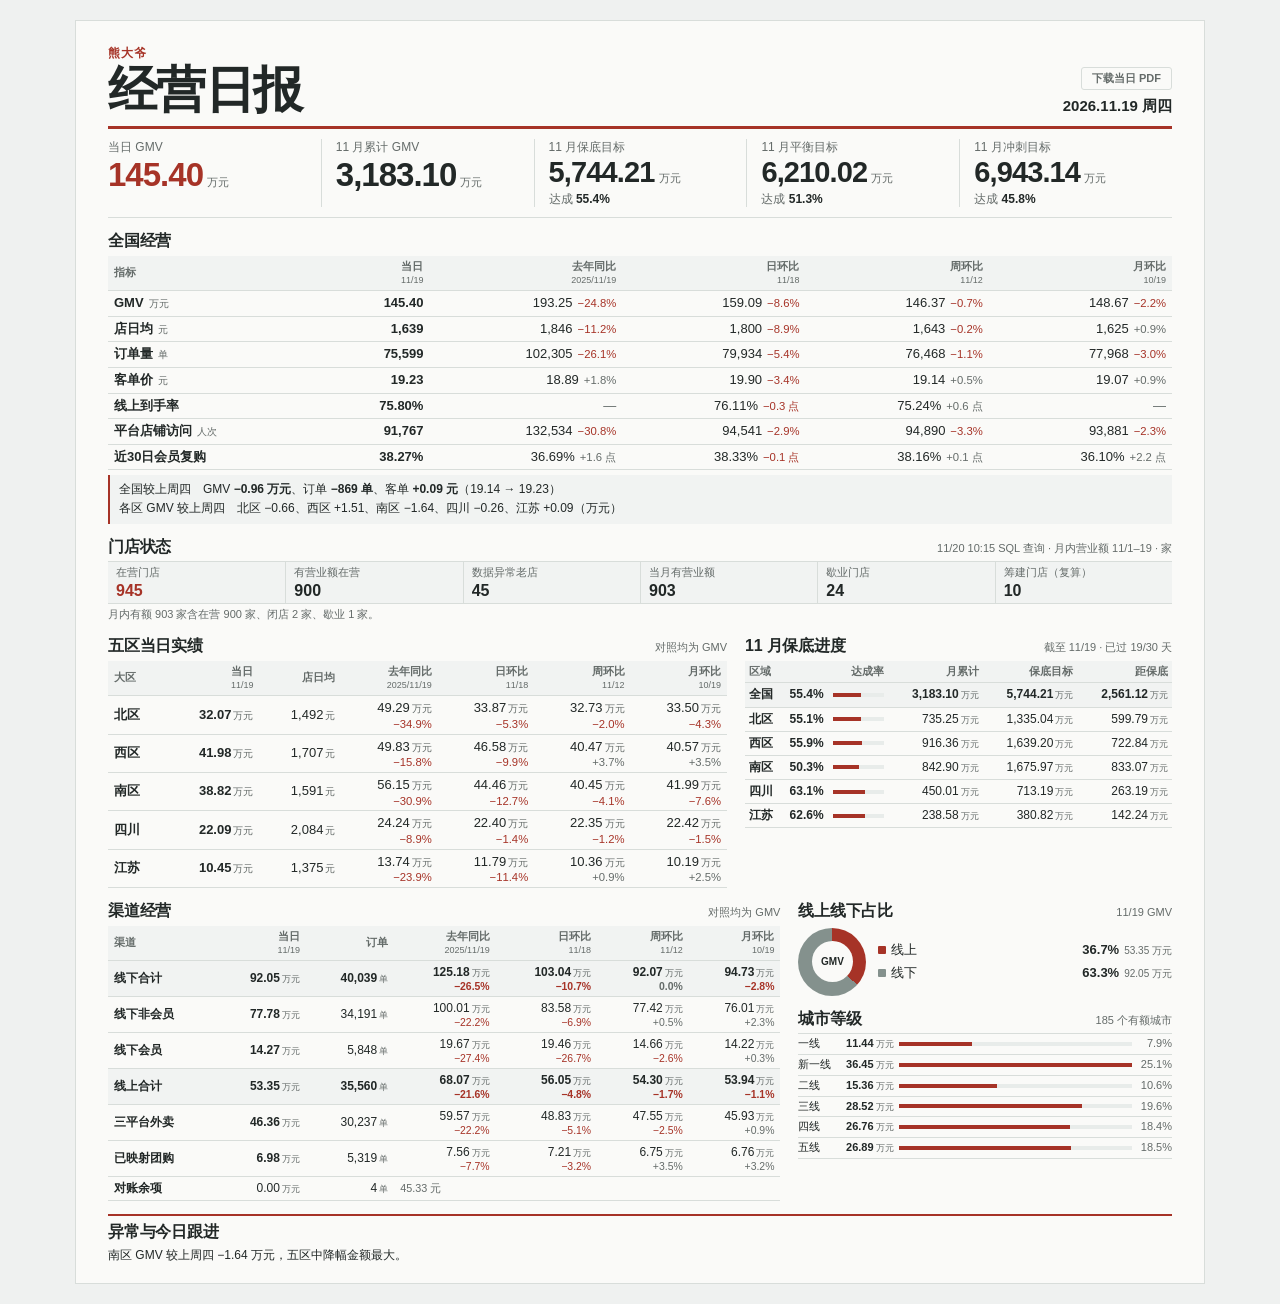
==== commit 1ab1579b: "Publish daily report for 2026-11-19" ====
--- a/daily/index.html
+++ b/daily/index.html
@@ -5,7 +5,7 @@
 <meta name="viewport" content="width=device-width,initial-scale=1">
 <meta name="color-scheme" content="light">
 <meta name="robots" content="noindex">
-<title>熊大爷经营日报｜2026-11-18</title>
+<title>熊大爷经营日报｜2026-11-19</title>
 <style>
 :root {
   --paper:#fafaf8; --frame:#eff1f0; --ink:#222827; --muted:#646b69;
@@ -200,59 +200,59 @@
 <main aria-label="熊大爷经营日报">
 <header class="mast">
   <div><div class="brand">熊大爷</div><h1>经营日报</h1></div>
-  <div class="meta"><a class="print" href="2026-11-18.pdf?v=72d289a6b6ca" download="熊大爷经营日报_2026-11-18.pdf">下载当日 PDF</a><time datetime="2026-11-18">2026.11.18 周三</time></div>
+  <div class="meta"><a class="print" href="2026-11-19.pdf?v=5a83e9d8f8be" download="熊大爷经营日报_2026-11-19.pdf">下载当日 PDF</a><time datetime="2026-11-19">2026.11.19 周四</time></div>
 </header>
-<dl class="hero"><div><dt>当日 GMV</dt><dd>159.09<small>万元</small></dd></div>
-<div><dt>11 月累计 GMV</dt><dd>3,037.69<small>万元</small></dd></div>
-<div class="target target-start"><dt>11 月保底目标</dt><dd>5,744.21<small>万元</small></dd><dd class="attainment">达成 <strong>52.9%</strong></dd></div>
-<div class="target"><dt>11 月平衡目标</dt><dd>6,210.02<small>万元</small></dd><dd class="attainment">达成 <strong>48.9%</strong></dd></div>
-<div class="target"><dt>11 月冲刺目标</dt><dd>6,943.14<small>万元</small></dd><dd class="attainment">达成 <strong>43.8%</strong></dd></div></dl>
+<dl class="hero"><div><dt>当日 GMV</dt><dd>145.40<small>万元</small></dd></div>
+<div><dt>11 月累计 GMV</dt><dd>3,183.10<small>万元</small></dd></div>
+<div class="target target-start"><dt>11 月保底目标</dt><dd>5,744.21<small>万元</small></dd><dd class="attainment">达成 <strong>55.4%</strong></dd></div>
+<div class="target"><dt>11 月平衡目标</dt><dd>6,210.02<small>万元</small></dd><dd class="attainment">达成 <strong>51.3%</strong></dd></div>
+<div class="target"><dt>11 月冲刺目标</dt><dd>6,943.14<small>万元</small></dd><dd class="attainment">达成 <strong>45.8%</strong></dd></div></dl>
 
 <section aria-labelledby="nation">
   <div class="section-head"><h2 id="nation">全国经营</h2></div>
   <table aria-label="全国实绩、基期实值及变动">
-    <thead><tr><th scope="col">指标</th><th scope="col">当日<small>11/18</small></th><th scope="col">去年同比<small>2025/11/18</small></th><th scope="col">日环比<small>11/17</small></th><th scope="col">周环比<small>11/11</small></th><th scope="col">月环比<small>10/18</small></th></tr></thead>
-    <tbody><tr><th scope="row">GMV<span class="unit">万元</span></th><td class="actual">159.09</td><td class="comp"><span class="baseline">195.32</span><span class="change fall">−18.5%</span></td><td class="comp"><span class="baseline">145.63</span><span class="change">+9.2%</span></td><td class="comp"><span class="baseline">149.29</span><span class="change">+6.6%</span></td><td class="comp"><span class="baseline">198.86</span><span class="change fall">−20.0%</span></td></tr>
-<tr><th scope="row">店日均<span class="unit">元</span></th><td class="actual">1,800</td><td class="comp"><span class="baseline">1,866</span><span class="change fall">−3.5%</span></td><td class="comp"><span class="baseline">1,647</span><span class="change">+9.2%</span></td><td class="comp"><span class="baseline">1,677</span><span class="change">+7.3%</span></td><td class="comp"><span class="baseline">2,183</span><span class="change fall">−17.6%</span></td></tr>
-<tr><th scope="row">订单量<span class="unit">单</span></th><td class="actual">79,934</td><td class="comp"><span class="baseline">103,329</span><span class="change fall">−22.6%</span></td><td class="comp"><span class="baseline">76,124</span><span class="change">+5.0%</span></td><td class="comp"><span class="baseline">77,586</span><span class="change">+3.0%</span></td><td class="comp"><span class="baseline">99,964</span><span class="change fall">−20.0%</span></td></tr>
-<tr><th scope="row">客单价<span class="unit">元</span></th><td class="actual">19.90</td><td class="comp"><span class="baseline">18.90</span><span class="change">+5.3%</span></td><td class="comp"><span class="baseline">19.13</span><span class="change">+4.0%</span></td><td class="comp"><span class="baseline">19.24</span><span class="change">+3.4%</span></td><td class="comp"><span class="baseline">19.89</span><span class="change">0.0%</span></td></tr>
-<tr><th scope="row">线上到手率</th><td class="actual">76.11%</td><td><span class="na">—</span></td><td class="comp"><span class="baseline">75.76%</span><span class="change">+0.3 点</span></td><td><span class="na">—</span></td><td><span class="na">—</span></td></tr>
-<tr><th scope="row">平台店铺访问<span class="unit">人次</span></th><td class="actual">94,541</td><td class="comp"><span class="baseline">145,080</span><span class="change fall">−34.8%</span></td><td class="comp"><span class="baseline">94,442</span><span class="change">+0.1%</span></td><td class="comp"><span class="baseline">95,576</span><span class="change fall">−1.1%</span></td><td class="comp"><span class="baseline">116,283</span><span class="change fall">−18.7%</span></td></tr>
-<tr><th scope="row">近30日会员复购</th><td class="actual">38.33%</td><td class="comp"><span class="baseline">36.59%</span><span class="change">+1.7 点</span></td><td class="comp"><span class="baseline">38.11%</span><span class="change">+0.2 点</span></td><td class="comp"><span class="baseline">38.20%</span><span class="change">+0.1 点</span></td><td class="comp"><span class="baseline">36.23%</span><span class="change">+2.1 点</span></td></tr></tbody>
-    </table>
-  <div class="remarks"><p>全国较上周三　<span class="delta-item">GMV <strong>+9.81 万元</strong></span>、<span class="delta-item">订单 <strong>+2,348 单</strong></span>、<span class="delta-item">客单 <strong>+0.66 元</strong>（19.24 → 19.90）</span></p><p>各区 GMV 较上周三　<span class="delta-item">北区 +0.72</span>、<span class="delta-item">西区 +4.96</span>、<span class="delta-item">南区 +3.09</span>、<span class="delta-item">四川 −0.28</span>、<span class="delta-item">江苏 +1.31</span>（万元）</p></div>
+    <thead><tr><th scope="col">指标</th><th scope="col">当日<small>11/19</small></th><th scope="col">去年同比<small>2025/11/19</small></th><th scope="col">日环比<small>11/18</small></th><th scope="col">周环比<small>11/12</small></th><th scope="col">月环比<small>10/19</small></th></tr></thead>
+    <tbody><tr><th scope="row">GMV<span class="unit">万元</span></th><td class="actual">145.40</td><td class="comp"><span class="baseline">193.25</span><span class="change fall">−24.8%</span></td><td class="comp"><span class="baseline">159.09</span><span class="change fall">−8.6%</span></td><td class="comp"><span class="baseline">146.37</span><span class="change fall">−0.7%</span></td><td class="comp"><span class="baseline">148.67</span><span class="change fall">−2.2%</span></td></tr>
+<tr><th scope="row">店日均<span class="unit">元</span></th><td class="actual">1,639</td><td class="comp"><span class="baseline">1,846</span><span class="change fall">−11.2%</span></td><td class="comp"><span class="baseline">1,800</span><span class="change fall">−8.9%</span></td><td class="comp"><span class="baseline">1,643</span><span class="change fall">−0.2%</span></td><td class="comp"><span class="baseline">1,625</span><span class="change">+0.9%</span></td></tr>
+<tr><th scope="row">订单量<span class="unit">单</span></th><td class="actual">75,599</td><td class="comp"><span class="baseline">102,305</span><span class="change fall">−26.1%</span></td><td class="comp"><span class="baseline">79,934</span><span class="change fall">−5.4%</span></td><td class="comp"><span class="baseline">76,468</span><span class="change fall">−1.1%</span></td><td class="comp"><span class="baseline">77,968</span><span class="change fall">−3.0%</span></td></tr>
+<tr><th scope="row">客单价<span class="unit">元</span></th><td class="actual">19.23</td><td class="comp"><span class="baseline">18.89</span><span class="change">+1.8%</span></td><td class="comp"><span class="baseline">19.90</span><span class="change fall">−3.4%</span></td><td class="comp"><span class="baseline">19.14</span><span class="change">+0.5%</span></td><td class="comp"><span class="baseline">19.07</span><span class="change">+0.9%</span></td></tr>
+<tr><th scope="row">线上到手率</th><td class="actual">75.80%</td><td><span class="na">—</span></td><td class="comp"><span class="baseline">76.11%</span><span class="change fall">−0.3 点</span></td><td class="comp"><span class="baseline">75.24%</span><span class="change">+0.6 点</span></td><td><span class="na">—</span></td></tr>
+<tr><th scope="row">平台店铺访问<span class="unit">人次</span></th><td class="actual">91,767</td><td class="comp"><span class="baseline">132,534</span><span class="change fall">−30.8%</span></td><td class="comp"><span class="baseline">94,541</span><span class="change fall">−2.9%</span></td><td class="comp"><span class="baseline">94,890</span><span class="change fall">−3.3%</span></td><td class="comp"><span class="baseline">93,881</span><span class="change fall">−2.3%</span></td></tr>
+<tr><th scope="row">近30日会员复购</th><td class="actual">38.27%</td><td class="comp"><span class="baseline">36.69%</span><span class="change">+1.6 点</span></td><td class="comp"><span class="baseline">38.33%</span><span class="change fall">−0.1 点</span></td><td class="comp"><span class="baseline">38.16%</span><span class="change">+0.1 点</span></td><td class="comp"><span class="baseline">36.10%</span><span class="change">+2.2 点</span></td></tr></tbody>
+    </table>
+  <div class="remarks"><p>全国较上周四　<span class="delta-item">GMV <strong>−0.96 万元</strong></span>、<span class="delta-item">订单 <strong>−869 单</strong></span>、<span class="delta-item">客单 <strong>+0.09 元</strong>（19.14 → 19.23）</span></p><p>各区 GMV 较上周四　<span class="delta-item">北区 −0.66</span>、<span class="delta-item">西区 +1.51</span>、<span class="delta-item">南区 −1.64</span>、<span class="delta-item">四川 −0.26</span>、<span class="delta-item">江苏 +0.09</span>（万元）</p></div>
 </section>
 
 
 <section class="store-snapshot" aria-labelledby="shops">
-  <div class="section-head"><h2 id="shops">门店状态</h2><p class="subtitle"><time datetime="2026-11-19T10:15:10">11/19 10:15 SQL 查询</time> · 月内营业额 11/1–18 · 家</p></div>
-  <dl class="store-counts"><div><dt>在营门店</dt><dd>946</dd></div><div><dt>有营业额在营</dt><dd>900</dd></div><div><dt>数据异常老店</dt><dd>46</dd></div><div><dt>当月有营业额</dt><dd>902</dd></div><div><dt>歇业门店</dt><dd>24</dd></div><div><dt>筹建门店（复算）</dt><dd>11</dd></div></dl>
-  <p class="subtitle store-note">月内有额 902 家含在营 900 家、闭店 1 家、歇业 1 家。</p>
+  <div class="section-head"><h2 id="shops">门店状态</h2><p class="subtitle"><time datetime="2026-11-20T10:15:10">11/20 10:15 SQL 查询</time> · 月内营业额 11/1–19 · 家</p></div>
+  <dl class="store-counts"><div><dt>在营门店</dt><dd>945</dd></div><div><dt>有营业额在营</dt><dd>900</dd></div><div><dt>数据异常老店</dt><dd>45</dd></div><div><dt>当月有营业额</dt><dd>903</dd></div><div><dt>歇业门店</dt><dd>24</dd></div><div><dt>筹建门店（复算）</dt><dd>10</dd></div></dl>
+  <p class="subtitle store-note">月内有额 903 家含在营 900 家、闭店 2 家、歇业 1 家。</p>
 </section>
 
 <div class="two-up">
   <section aria-labelledby="regions">
     <div class="section-head"><h2 id="regions">五区当日实绩</h2><p class="subtitle">对照均为 GMV</p></div>
     <table class="split-cols" aria-label="五区 GMV 实绩、基期实值及变动">
-      <thead><tr><th scope="col">大区</th><th scope="col">当日<small>11/18</small></th><th scope="col">店日均</th><th scope="col">去年同比<small>2025/11/18</small></th><th scope="col">日环比<small>11/17</small></th><th scope="col">周环比<small>11/11</small></th><th scope="col">月环比<small>10/18</small></th></tr></thead>
-      <tbody><tr><th scope="row">北区</th><td class="actual">33.87<span class="value-unit">万元</span></td><td>1,583<span class="value-unit">元</span></td><td class="comp"><span class="baseline">52.04<span class="value-unit">万元</span></span><span class="change fall">−34.9%</span></td><td class="comp"><span class="baseline">31.74<span class="value-unit">万元</span></span><span class="change">+6.7%</span></td><td class="comp"><span class="baseline">33.15<span class="value-unit">万元</span></span><span class="change">+2.2%</span></td><td class="comp"><span class="baseline">43.42<span class="value-unit">万元</span></span><span class="change fall">−22.0%</span></td></tr>
-<tr><th scope="row">西区</th><td class="actual">46.58<span class="value-unit">万元</span></td><td>1,901<span class="value-unit">元</span></td><td class="comp"><span class="baseline">49.20<span class="value-unit">万元</span></span><span class="change fall">−5.3%</span></td><td class="comp"><span class="baseline">43.48<span class="value-unit">万元</span></span><span class="change">+7.1%</span></td><td class="comp"><span class="baseline">41.62<span class="value-unit">万元</span></span><span class="change">+11.9%</span></td><td class="comp"><span class="baseline">57.65<span class="value-unit">万元</span></span><span class="change fall">−19.2%</span></td></tr>
-<tr><th scope="row">南区</th><td class="actual">44.46<span class="value-unit">万元</span></td><td>1,822<span class="value-unit">元</span></td><td class="comp"><span class="baseline">55.41<span class="value-unit">万元</span></span><span class="change fall">−19.8%</span></td><td class="comp"><span class="baseline">38.79<span class="value-unit">万元</span></span><span class="change">+14.6%</span></td><td class="comp"><span class="baseline">41.37<span class="value-unit">万元</span></span><span class="change">+7.5%</span></td><td class="comp"><span class="baseline">54.83<span class="value-unit">万元</span></span><span class="change fall">−18.9%</span></td></tr>
-<tr><th scope="row">四川</th><td class="actual">22.40<span class="value-unit">万元</span></td><td>2,113<span class="value-unit">元</span></td><td class="comp"><span class="baseline">24.45<span class="value-unit">万元</span></span><span class="change fall">−8.4%</span></td><td class="comp"><span class="baseline">20.76<span class="value-unit">万元</span></span><span class="change">+7.9%</span></td><td class="comp"><span class="baseline">22.68<span class="value-unit">万元</span></span><span class="change fall">−1.2%</span></td><td class="comp"><span class="baseline">29.00<span class="value-unit">万元</span></span><span class="change fall">−22.8%</span></td></tr>
-<tr><th scope="row">江苏</th><td class="actual">11.79<span class="value-unit">万元</span></td><td>1,572<span class="value-unit">元</span></td><td class="comp"><span class="baseline">14.22<span class="value-unit">万元</span></span><span class="change fall">−17.1%</span></td><td class="comp"><span class="baseline">10.85<span class="value-unit">万元</span></span><span class="change">+8.7%</span></td><td class="comp"><span class="baseline">10.48<span class="value-unit">万元</span></span><span class="change">+12.5%</span></td><td class="comp"><span class="baseline">13.96<span class="value-unit">万元</span></span><span class="change fall">−15.5%</span></td></tr></tbody>
+      <thead><tr><th scope="col">大区</th><th scope="col">当日<small>11/19</small></th><th scope="col">店日均</th><th scope="col">去年同比<small>2025/11/19</small></th><th scope="col">日环比<small>11/18</small></th><th scope="col">周环比<small>11/12</small></th><th scope="col">月环比<small>10/19</small></th></tr></thead>
+      <tbody><tr><th scope="row">北区</th><td class="actual">32.07<span class="value-unit">万元</span></td><td>1,492<span class="value-unit">元</span></td><td class="comp"><span class="baseline">49.29<span class="value-unit">万元</span></span><span class="change fall">−34.9%</span></td><td class="comp"><span class="baseline">33.87<span class="value-unit">万元</span></span><span class="change fall">−5.3%</span></td><td class="comp"><span class="baseline">32.73<span class="value-unit">万元</span></span><span class="change fall">−2.0%</span></td><td class="comp"><span class="baseline">33.50<span class="value-unit">万元</span></span><span class="change fall">−4.3%</span></td></tr>
+<tr><th scope="row">西区</th><td class="actual">41.98<span class="value-unit">万元</span></td><td>1,707<span class="value-unit">元</span></td><td class="comp"><span class="baseline">49.83<span class="value-unit">万元</span></span><span class="change fall">−15.8%</span></td><td class="comp"><span class="baseline">46.58<span class="value-unit">万元</span></span><span class="change fall">−9.9%</span></td><td class="comp"><span class="baseline">40.47<span class="value-unit">万元</span></span><span class="change">+3.7%</span></td><td class="comp"><span class="baseline">40.57<span class="value-unit">万元</span></span><span class="change">+3.5%</span></td></tr>
+<tr><th scope="row">南区</th><td class="actual">38.82<span class="value-unit">万元</span></td><td>1,591<span class="value-unit">元</span></td><td class="comp"><span class="baseline">56.15<span class="value-unit">万元</span></span><span class="change fall">−30.9%</span></td><td class="comp"><span class="baseline">44.46<span class="value-unit">万元</span></span><span class="change fall">−12.7%</span></td><td class="comp"><span class="baseline">40.45<span class="value-unit">万元</span></span><span class="change fall">−4.1%</span></td><td class="comp"><span class="baseline">41.99<span class="value-unit">万元</span></span><span class="change fall">−7.6%</span></td></tr>
+<tr><th scope="row">四川</th><td class="actual">22.09<span class="value-unit">万元</span></td><td>2,084<span class="value-unit">元</span></td><td class="comp"><span class="baseline">24.24<span class="value-unit">万元</span></span><span class="change fall">−8.9%</span></td><td class="comp"><span class="baseline">22.40<span class="value-unit">万元</span></span><span class="change fall">−1.4%</span></td><td class="comp"><span class="baseline">22.35<span class="value-unit">万元</span></span><span class="change fall">−1.2%</span></td><td class="comp"><span class="baseline">22.42<span class="value-unit">万元</span></span><span class="change fall">−1.5%</span></td></tr>
+<tr><th scope="row">江苏</th><td class="actual">10.45<span class="value-unit">万元</span></td><td>1,375<span class="value-unit">元</span></td><td class="comp"><span class="baseline">13.74<span class="value-unit">万元</span></span><span class="change fall">−23.9%</span></td><td class="comp"><span class="baseline">11.79<span class="value-unit">万元</span></span><span class="change fall">−11.4%</span></td><td class="comp"><span class="baseline">10.36<span class="value-unit">万元</span></span><span class="change">+0.9%</span></td><td class="comp"><span class="baseline">10.19<span class="value-unit">万元</span></span><span class="change">+2.5%</span></td></tr></tbody>
     </table>
   </section>
 
   <section aria-labelledby="month">
-    <div class="section-head"><h2 id="month">11 月保底进度</h2><p class="subtitle">截至 11/18 · 已过 18/30 天</p></div>
+    <div class="section-head"><h2 id="month">11 月保底进度</h2><p class="subtitle">截至 11/19 · 已过 19/30 天</p></div>
     <table class="month-table" aria-label="全国和五区11月累计及保底达成">
       <thead><tr><th scope="col">区域</th><th scope="col">达成率</th><th scope="col">月累计</th><th scope="col">保底目标</th><th scope="col">距保底</th></tr></thead>
-      <tbody><tr class="summary"><th scope="row">全国</th><td class="rate"><span class="meter"><b>52.9%</b><i aria-hidden="true" style="--filled:52.883%"></i></span></td><td>3,037.69<span class="value-unit">万元</span></td><td>5,744.21<span class="value-unit">万元</span></td><td>2,706.52<span class="value-unit">万元</span></td></tr>
-<tr><th scope="row">北区</th><td class="rate"><span class="meter"><b>52.7%</b><i aria-hidden="true" style="--filled:52.671%"></i></span></td><td>703.18<span class="value-unit">万元</span></td><td>1,335.04<span class="value-unit">万元</span></td><td>631.86<span class="value-unit">万元</span></td></tr>
-<tr><th scope="row">西区</th><td class="rate"><span class="meter"><b>53.3%</b><i aria-hidden="true" style="--filled:53.342%"></i></span></td><td>874.38<span class="value-unit">万元</span></td><td>1,639.20<span class="value-unit">万元</span></td><td>764.82<span class="value-unit">万元</span></td></tr>
-<tr><th scope="row">南区</th><td class="rate"><span class="meter"><b>48.0%</b><i aria-hidden="true" style="--filled:47.977%"></i></span></td><td>804.08<span class="value-unit">万元</span></td><td>1,675.97<span class="value-unit">万元</span></td><td>871.89<span class="value-unit">万元</span></td></tr>
-<tr><th scope="row">四川</th><td class="rate"><span class="meter"><b>60.0%</b><i aria-hidden="true" style="--filled:60.000%"></i></span></td><td>427.92<span class="value-unit">万元</span></td><td>713.19<span class="value-unit">万元</span></td><td>285.28<span class="value-unit">万元</span></td></tr>
-<tr><th scope="row">江苏</th><td class="rate"><span class="meter"><b>59.9%</b><i aria-hidden="true" style="--filled:59.905%"></i></span></td><td>228.13<span class="value-unit">万元</span></td><td>380.82<span class="value-unit">万元</span></td><td>152.69<span class="value-unit">万元</span></td></tr></tbody>
+      <tbody><tr class="summary"><th scope="row">全国</th><td class="rate"><span class="meter"><b>55.4%</b><i aria-hidden="true" style="--filled:55.414%"></i></span></td><td>3,183.10<span class="value-unit">万元</span></td><td>5,744.21<span class="value-unit">万元</span></td><td>2,561.12<span class="value-unit">万元</span></td></tr>
+<tr><th scope="row">北区</th><td class="rate"><span class="meter"><b>55.1%</b><i aria-hidden="true" style="--filled:55.073%"></i></span></td><td>735.25<span class="value-unit">万元</span></td><td>1,335.04<span class="value-unit">万元</span></td><td>599.79<span class="value-unit">万元</span></td></tr>
+<tr><th scope="row">西区</th><td class="rate"><span class="meter"><b>55.9%</b><i aria-hidden="true" style="--filled:55.903%"></i></span></td><td>916.36<span class="value-unit">万元</span></td><td>1,639.20<span class="value-unit">万元</span></td><td>722.84<span class="value-unit">万元</span></td></tr>
+<tr><th scope="row">南区</th><td class="rate"><span class="meter"><b>50.3%</b><i aria-hidden="true" style="--filled:50.293%"></i></span></td><td>842.90<span class="value-unit">万元</span></td><td>1,675.97<span class="value-unit">万元</span></td><td>833.07<span class="value-unit">万元</span></td></tr>
+<tr><th scope="row">四川</th><td class="rate"><span class="meter"><b>63.1%</b><i aria-hidden="true" style="--filled:63.097%"></i></span></td><td>450.01<span class="value-unit">万元</span></td><td>713.19<span class="value-unit">万元</span></td><td>263.19<span class="value-unit">万元</span></td></tr>
+<tr><th scope="row">江苏</th><td class="rate"><span class="meter"><b>62.6%</b><i aria-hidden="true" style="--filled:62.650%"></i></span></td><td>238.58<span class="value-unit">万元</span></td><td>380.82<span class="value-unit">万元</span></td><td>142.24<span class="value-unit">万元</span></td></tr></tbody>
     </table>
   </section>
 </div>
@@ -261,30 +261,30 @@
   <section aria-labelledby="channels">
     <div class="section-head"><h2 id="channels">渠道经营</h2><p class="subtitle">对照均为 GMV</p></div>
     <table class="channel-table" aria-label="渠道当日营业额、订单、基期实值及变动">
-      <thead><tr><th scope="col">渠道</th><th scope="col">当日<small>11/18</small></th><th scope="col">订单</th><th scope="col">去年同比<small>2025/11/18</small></th><th scope="col">日环比<small>11/17</small></th><th scope="col">周环比<small>11/11</small></th><th scope="col">月环比<small>10/18</small></th></tr></thead>
-      <tbody><tr class="summary"><th scope="row">线下合计</th><td class="actual">103.04<span class="value-unit">万元</span></td><td>42,592<span class="value-unit">单</span></td><td class="comp"><span class="baseline">124.33<span class="value-unit">万元</span></span><span class="change fall">−17.1%</span></td><td class="comp"><span class="baseline">91.16<span class="value-unit">万元</span></span><span class="change">+13.0%</span></td><td class="comp"><span class="baseline">95.08<span class="value-unit">万元</span></span><span class="change">+8.4%</span></td><td class="comp"><span class="baseline">126.20<span class="value-unit">万元</span></span><span class="change fall">−18.3%</span></td></tr>
-<tr><th scope="row">线下非会员</th><td class="actual">83.58<span class="value-unit">万元</span></td><td>35,333<span class="value-unit">单</span></td><td class="comp"><span class="baseline">96.32<span class="value-unit">万元</span></span><span class="change fall">−13.2%</span></td><td class="comp"><span class="baseline">76.15<span class="value-unit">万元</span></span><span class="change">+9.8%</span></td><td class="comp"><span class="baseline">78.15<span class="value-unit">万元</span></span><span class="change">+6.9%</span></td><td class="comp"><span class="baseline">101.97<span class="value-unit">万元</span></span><span class="change fall">−18.0%</span></td></tr>
-<tr><th scope="row">线下会员</th><td class="actual">19.46<span class="value-unit">万元</span></td><td>7,259<span class="value-unit">单</span></td><td class="comp"><span class="baseline">21.71<span class="value-unit">万元</span></span><span class="change fall">−10.3%</span></td><td class="comp"><span class="baseline">15.01<span class="value-unit">万元</span></span><span class="change">+29.6%</span></td><td class="comp"><span class="baseline">16.93<span class="value-unit">万元</span></span><span class="change">+15.0%</span></td><td class="comp"><span class="baseline">20.68<span class="value-unit">万元</span></span><span class="change fall">−5.9%</span></td></tr>
-<tr class="summary"><th scope="row">线上合计</th><td class="actual">56.05<span class="value-unit">万元</span></td><td>37,342<span class="value-unit">单</span></td><td class="comp"><span class="baseline">70.99<span class="value-unit">万元</span></span><span class="change fall">−21.0%</span></td><td class="comp"><span class="baseline">54.47<span class="value-unit">万元</span></span><span class="change">+2.9%</span></td><td class="comp"><span class="baseline">54.21<span class="value-unit">万元</span></span><span class="change">+3.4%</span></td><td class="comp"><span class="baseline">72.67<span class="value-unit">万元</span></span><span class="change fall">−22.9%</span></td></tr>
-<tr><th scope="row">三平台外卖</th><td class="actual">48.83<span class="value-unit">万元</span></td><td>31,735<span class="value-unit">单</span></td><td class="comp"><span class="baseline">62.48<span class="value-unit">万元</span></span><span class="change fall">−21.8%</span></td><td class="comp"><span class="baseline">47.72<span class="value-unit">万元</span></span><span class="change">+2.3%</span></td><td class="comp"><span class="baseline">47.09<span class="value-unit">万元</span></span><span class="change">+3.7%</span></td><td class="comp"><span class="baseline">62.71<span class="value-unit">万元</span></span><span class="change fall">−22.1%</span></td></tr>
-<tr><th scope="row">已映射团购</th><td class="actual">7.21<span class="value-unit">万元</span></td><td>5,602<span class="value-unit">单</span></td><td class="comp"><span class="baseline">7.55<span class="value-unit">万元</span></span><span class="change fall">−4.5%</span></td><td class="comp"><span class="baseline">6.75<span class="value-unit">万元</span></span><span class="change">+6.9%</span></td><td class="comp"><span class="baseline">7.12<span class="value-unit">万元</span></span><span class="change">+1.3%</span></td><td class="comp"><span class="baseline">8.94<span class="value-unit">万元</span></span><span class="change fall">−19.4%</span></td></tr>
-<tr><th scope="row">对账余项</th><td>0.01<span class="value-unit">万元</span></td><td>5<span class="value-unit">单</span></td><td colspan="4" class="muted residue">87.65 元</td></tr></tbody>
+      <thead><tr><th scope="col">渠道</th><th scope="col">当日<small>11/19</small></th><th scope="col">订单</th><th scope="col">去年同比<small>2025/11/19</small></th><th scope="col">日环比<small>11/18</small></th><th scope="col">周环比<small>11/12</small></th><th scope="col">月环比<small>10/19</small></th></tr></thead>
+      <tbody><tr class="summary"><th scope="row">线下合计</th><td class="actual">92.05<span class="value-unit">万元</span></td><td>40,039<span class="value-unit">单</span></td><td class="comp"><span class="baseline">125.18<span class="value-unit">万元</span></span><span class="change fall">−26.5%</span></td><td class="comp"><span class="baseline">103.04<span class="value-unit">万元</span></span><span class="change fall">−10.7%</span></td><td class="comp"><span class="baseline">92.07<span class="value-unit">万元</span></span><span class="change">0.0%</span></td><td class="comp"><span class="baseline">94.73<span class="value-unit">万元</span></span><span class="change fall">−2.8%</span></td></tr>
+<tr><th scope="row">线下非会员</th><td class="actual">77.78<span class="value-unit">万元</span></td><td>34,191<span class="value-unit">单</span></td><td class="comp"><span class="baseline">100.01<span class="value-unit">万元</span></span><span class="change fall">−22.2%</span></td><td class="comp"><span class="baseline">83.58<span class="value-unit">万元</span></span><span class="change fall">−6.9%</span></td><td class="comp"><span class="baseline">77.42<span class="value-unit">万元</span></span><span class="change">+0.5%</span></td><td class="comp"><span class="baseline">76.01<span class="value-unit">万元</span></span><span class="change">+2.3%</span></td></tr>
+<tr><th scope="row">线下会员</th><td class="actual">14.27<span class="value-unit">万元</span></td><td>5,848<span class="value-unit">单</span></td><td class="comp"><span class="baseline">19.67<span class="value-unit">万元</span></span><span class="change fall">−27.4%</span></td><td class="comp"><span class="baseline">19.46<span class="value-unit">万元</span></span><span class="change fall">−26.7%</span></td><td class="comp"><span class="baseline">14.66<span class="value-unit">万元</span></span><span class="change fall">−2.6%</span></td><td class="comp"><span class="baseline">14.22<span class="value-unit">万元</span></span><span class="change">+0.3%</span></td></tr>
+<tr class="summary"><th scope="row">线上合计</th><td class="actual">53.35<span class="value-unit">万元</span></td><td>35,560<span class="value-unit">单</span></td><td class="comp"><span class="baseline">68.07<span class="value-unit">万元</span></span><span class="change fall">−21.6%</span></td><td class="comp"><span class="baseline">56.05<span class="value-unit">万元</span></span><span class="change fall">−4.8%</span></td><td class="comp"><span class="baseline">54.30<span class="value-unit">万元</span></span><span class="change fall">−1.7%</span></td><td class="comp"><span class="baseline">53.94<span class="value-unit">万元</span></span><span class="change fall">−1.1%</span></td></tr>
+<tr><th scope="row">三平台外卖</th><td class="actual">46.36<span class="value-unit">万元</span></td><td>30,237<span class="value-unit">单</span></td><td class="comp"><span class="baseline">59.57<span class="value-unit">万元</span></span><span class="change fall">−22.2%</span></td><td class="comp"><span class="baseline">48.83<span class="value-unit">万元</span></span><span class="change fall">−5.1%</span></td><td class="comp"><span class="baseline">47.55<span class="value-unit">万元</span></span><span class="change fall">−2.5%</span></td><td class="comp"><span class="baseline">45.93<span class="value-unit">万元</span></span><span class="change">+0.9%</span></td></tr>
+<tr><th scope="row">已映射团购</th><td class="actual">6.98<span class="value-unit">万元</span></td><td>5,319<span class="value-unit">单</span></td><td class="comp"><span class="baseline">7.56<span class="value-unit">万元</span></span><span class="change fall">−7.7%</span></td><td class="comp"><span class="baseline">7.21<span class="value-unit">万元</span></span><span class="change fall">−3.2%</span></td><td class="comp"><span class="baseline">6.75<span class="value-unit">万元</span></span><span class="change">+3.5%</span></td><td class="comp"><span class="baseline">6.76<span class="value-unit">万元</span></span><span class="change">+3.2%</span></td></tr>
+<tr><th scope="row">对账余项</th><td>0.00<span class="value-unit">万元</span></td><td>4<span class="value-unit">单</span></td><td colspan="4" class="muted residue">45.33 元</td></tr></tbody>
     </table>
   </section>
 
   <div class="side">
     <section aria-labelledby="mix">
-      <div class="section-head"><h2 id="mix">线上线下占比</h2><p class="subtitle">11/18 GMV</p></div>
-      <figure class="mix"><div class="donut" style="--online:35.2325%" aria-hidden="true"><span>GMV</span></div><dl class="mix-legend"><div><dt style="--swatch:var(--red)">线上</dt><dd>35.2%<small>56.05 万元</small></dd></div><div><dt style="--swatch:var(--offline)">线下</dt><dd>64.8%<small>103.04 万元</small></dd></div></dl></figure>
+      <div class="section-head"><h2 id="mix">线上线下占比</h2><p class="subtitle">11/19 GMV</p></div>
+      <figure class="mix"><div class="donut" style="--online:36.6912%" aria-hidden="true"><span>GMV</span></div><dl class="mix-legend"><div><dt style="--swatch:var(--red)">线上</dt><dd>36.7%<small>53.35 万元</small></dd></div><div><dt style="--swatch:var(--offline)">线下</dt><dd>63.3%<small>92.05 万元</small></dd></div></dl></figure>
     </section>
     <section aria-labelledby="geo">
-      <div class="section-head"><h2 id="geo">城市等级</h2><p class="subtitle">186 个有额城市</p></div>
-      <ul class="tiers" aria-label="城市等级营业额及占比"><li><span>一线</span><b>11.31<span class="value-unit">万元</span></b><i class="tier" aria-hidden="true" style="--tier:28.44%"></i><span>7.1%</span></li><li><span>新一线</span><b>37.25<span class="value-unit">万元</span></b><i class="tier" aria-hidden="true" style="--tier:93.65%"></i><span>23.4%</span></li><li><span>二线</span><b>16.57<span class="value-unit">万元</span></b><i class="tier" aria-hidden="true" style="--tier:41.67%"></i><span>10.4%</span></li><li><span>三线</span><b>33.94<span class="value-unit">万元</span></b><i class="tier" aria-hidden="true" style="--tier:85.32%"></i><span>21.3%</span></li><li><span>四线</span><b>29.93<span class="value-unit">万元</span></b><i class="tier" aria-hidden="true" style="--tier:75.24%"></i><span>18.8%</span></li><li><span>五线</span><b>30.10<span class="value-unit">万元</span></b><i class="tier" aria-hidden="true" style="--tier:75.68%"></i><span>18.9%</span></li></ul>
+      <div class="section-head"><h2 id="geo">城市等级</h2><p class="subtitle">185 个有额城市</p></div>
+      <ul class="tiers" aria-label="城市等级营业额及占比"><li><span>一线</span><b>11.44<span class="value-unit">万元</span></b><i class="tier" aria-hidden="true" style="--tier:31.46%"></i><span>7.9%</span></li><li><span>新一线</span><b>36.45<span class="value-unit">万元</span></b><i class="tier" aria-hidden="true" style="--tier:100.00%"></i><span>25.1%</span></li><li><span>二线</span><b>15.36<span class="value-unit">万元</span></b><i class="tier" aria-hidden="true" style="--tier:42.24%"></i><span>10.6%</span></li><li><span>三线</span><b>28.52<span class="value-unit">万元</span></b><i class="tier" aria-hidden="true" style="--tier:78.46%"></i><span>19.6%</span></li><li><span>四线</span><b>26.76<span class="value-unit">万元</span></b><i class="tier" aria-hidden="true" style="--tier:73.61%"></i><span>18.4%</span></li><li><span>五线</span><b>26.89<span class="value-unit">万元</span></b><i class="tier" aria-hidden="true" style="--tier:73.96%"></i><span>18.5%</span></li></ul>
     </section>
   </div>
 </div>
 
-<section class="actions" aria-labelledby="attention"><div class="section-head"><h2 id="attention">异常与今日跟进</h2></div><p>四川 GMV 较上周三 −0.28 万元，五区中降幅金额最大。</p>
+<section class="actions" aria-labelledby="attention"><div class="section-head"><h2 id="attention">异常与今日跟进</h2></div><p>南区 GMV 较上周四 −1.64 万元，五区中降幅金额最大。</p>
 </section>
 </main>
 </body>
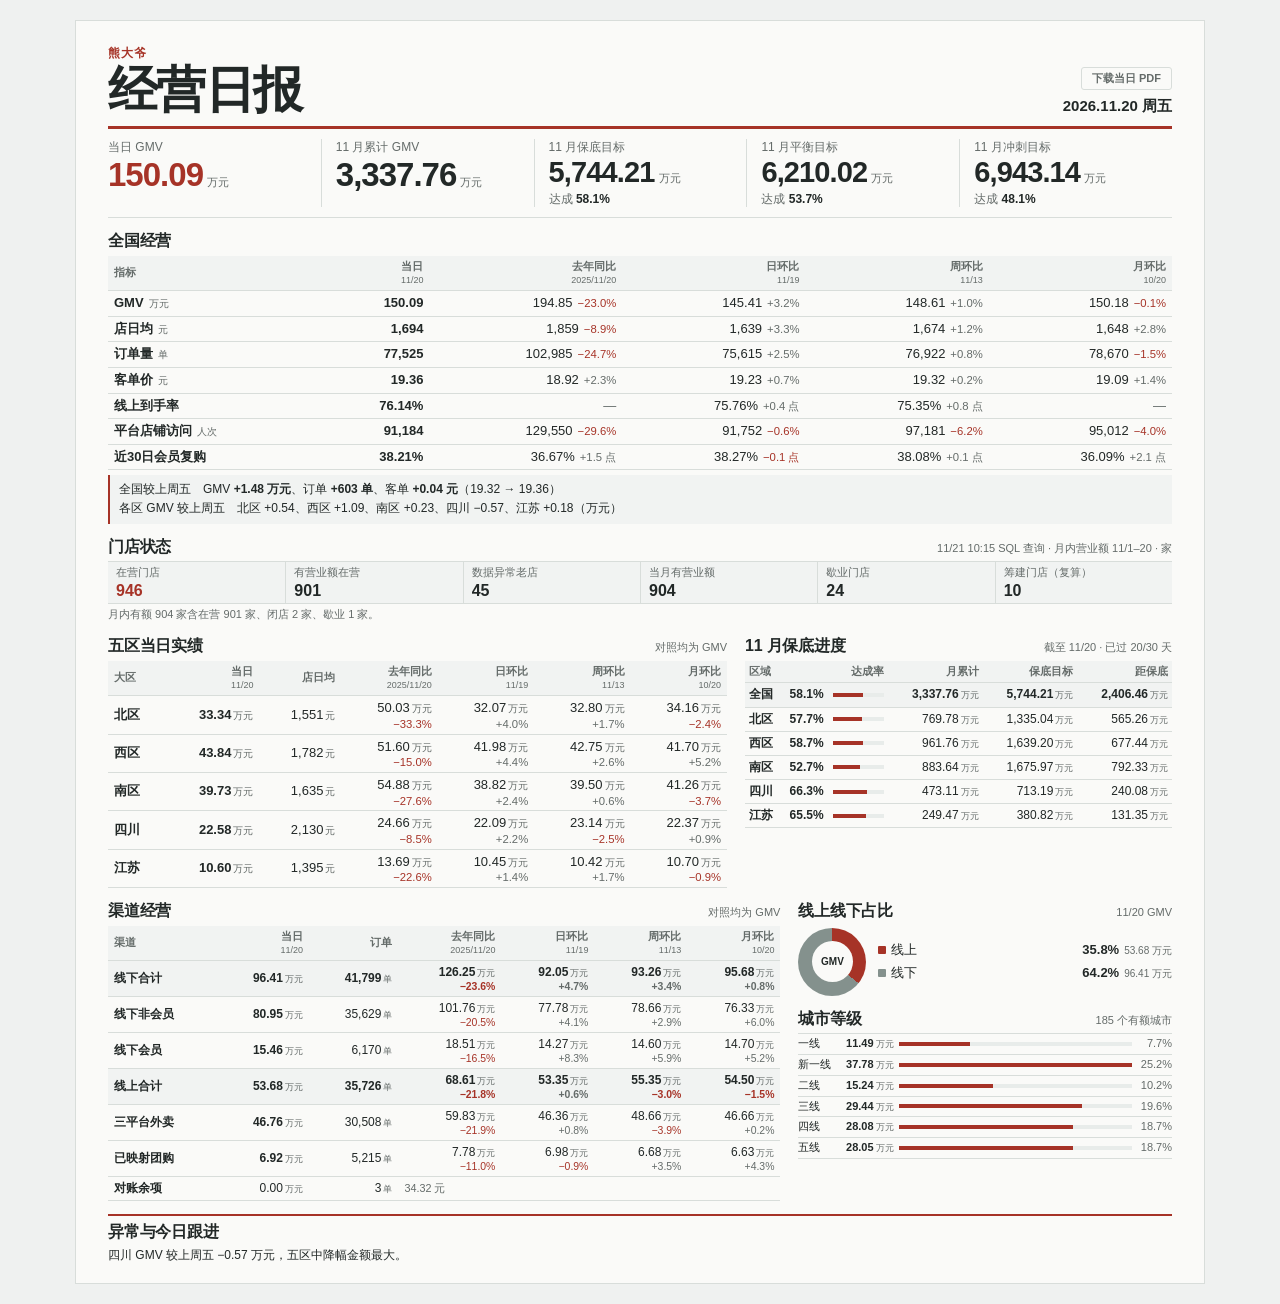
==== commit 52d7ca99: "Publish daily report for 2026-11-20" ====
--- a/daily/index.html
+++ b/daily/index.html
@@ -5,7 +5,7 @@
 <meta name="viewport" content="width=device-width,initial-scale=1">
 <meta name="color-scheme" content="light">
 <meta name="robots" content="noindex">
-<title>熊大爷经营日报｜2026-11-19</title>
+<title>熊大爷经营日报｜2026-11-20</title>
 <style>
 :root {
   --paper:#fafaf8; --frame:#eff1f0; --ink:#222827; --muted:#646b69;
@@ -200,59 +200,59 @@
 <main aria-label="熊大爷经营日报">
 <header class="mast">
   <div><div class="brand">熊大爷</div><h1>经营日报</h1></div>
-  <div class="meta"><a class="print" href="2026-11-19.pdf?v=5a83e9d8f8be" download="熊大爷经营日报_2026-11-19.pdf">下载当日 PDF</a><time datetime="2026-11-19">2026.11.19 周四</time></div>
+  <div class="meta"><a class="print" href="2026-11-20.pdf?v=be75ba6d2899" download="熊大爷经营日报_2026-11-20.pdf">下载当日 PDF</a><time datetime="2026-11-20">2026.11.20 周五</time></div>
 </header>
-<dl class="hero"><div><dt>当日 GMV</dt><dd>145.40<small>万元</small></dd></div>
-<div><dt>11 月累计 GMV</dt><dd>3,183.10<small>万元</small></dd></div>
-<div class="target target-start"><dt>11 月保底目标</dt><dd>5,744.21<small>万元</small></dd><dd class="attainment">达成 <strong>55.4%</strong></dd></div>
-<div class="target"><dt>11 月平衡目标</dt><dd>6,210.02<small>万元</small></dd><dd class="attainment">达成 <strong>51.3%</strong></dd></div>
-<div class="target"><dt>11 月冲刺目标</dt><dd>6,943.14<small>万元</small></dd><dd class="attainment">达成 <strong>45.8%</strong></dd></div></dl>
+<dl class="hero"><div><dt>当日 GMV</dt><dd>150.09<small>万元</small></dd></div>
+<div><dt>11 月累计 GMV</dt><dd>3,337.76<small>万元</small></dd></div>
+<div class="target target-start"><dt>11 月保底目标</dt><dd>5,744.21<small>万元</small></dd><dd class="attainment">达成 <strong>58.1%</strong></dd></div>
+<div class="target"><dt>11 月平衡目标</dt><dd>6,210.02<small>万元</small></dd><dd class="attainment">达成 <strong>53.7%</strong></dd></div>
+<div class="target"><dt>11 月冲刺目标</dt><dd>6,943.14<small>万元</small></dd><dd class="attainment">达成 <strong>48.1%</strong></dd></div></dl>
 
 <section aria-labelledby="nation">
   <div class="section-head"><h2 id="nation">全国经营</h2></div>
   <table aria-label="全国实绩、基期实值及变动">
-    <thead><tr><th scope="col">指标</th><th scope="col">当日<small>11/19</small></th><th scope="col">去年同比<small>2025/11/19</small></th><th scope="col">日环比<small>11/18</small></th><th scope="col">周环比<small>11/12</small></th><th scope="col">月环比<small>10/19</small></th></tr></thead>
-    <tbody><tr><th scope="row">GMV<span class="unit">万元</span></th><td class="actual">145.40</td><td class="comp"><span class="baseline">193.25</span><span class="change fall">−24.8%</span></td><td class="comp"><span class="baseline">159.09</span><span class="change fall">−8.6%</span></td><td class="comp"><span class="baseline">146.37</span><span class="change fall">−0.7%</span></td><td class="comp"><span class="baseline">148.67</span><span class="change fall">−2.2%</span></td></tr>
-<tr><th scope="row">店日均<span class="unit">元</span></th><td class="actual">1,639</td><td class="comp"><span class="baseline">1,846</span><span class="change fall">−11.2%</span></td><td class="comp"><span class="baseline">1,800</span><span class="change fall">−8.9%</span></td><td class="comp"><span class="baseline">1,643</span><span class="change fall">−0.2%</span></td><td class="comp"><span class="baseline">1,625</span><span class="change">+0.9%</span></td></tr>
-<tr><th scope="row">订单量<span class="unit">单</span></th><td class="actual">75,599</td><td class="comp"><span class="baseline">102,305</span><span class="change fall">−26.1%</span></td><td class="comp"><span class="baseline">79,934</span><span class="change fall">−5.4%</span></td><td class="comp"><span class="baseline">76,468</span><span class="change fall">−1.1%</span></td><td class="comp"><span class="baseline">77,968</span><span class="change fall">−3.0%</span></td></tr>
-<tr><th scope="row">客单价<span class="unit">元</span></th><td class="actual">19.23</td><td class="comp"><span class="baseline">18.89</span><span class="change">+1.8%</span></td><td class="comp"><span class="baseline">19.90</span><span class="change fall">−3.4%</span></td><td class="comp"><span class="baseline">19.14</span><span class="change">+0.5%</span></td><td class="comp"><span class="baseline">19.07</span><span class="change">+0.9%</span></td></tr>
-<tr><th scope="row">线上到手率</th><td class="actual">75.80%</td><td><span class="na">—</span></td><td class="comp"><span class="baseline">76.11%</span><span class="change fall">−0.3 点</span></td><td class="comp"><span class="baseline">75.24%</span><span class="change">+0.6 点</span></td><td><span class="na">—</span></td></tr>
-<tr><th scope="row">平台店铺访问<span class="unit">人次</span></th><td class="actual">91,767</td><td class="comp"><span class="baseline">132,534</span><span class="change fall">−30.8%</span></td><td class="comp"><span class="baseline">94,541</span><span class="change fall">−2.9%</span></td><td class="comp"><span class="baseline">94,890</span><span class="change fall">−3.3%</span></td><td class="comp"><span class="baseline">93,881</span><span class="change fall">−2.3%</span></td></tr>
-<tr><th scope="row">近30日会员复购</th><td class="actual">38.27%</td><td class="comp"><span class="baseline">36.69%</span><span class="change">+1.6 点</span></td><td class="comp"><span class="baseline">38.33%</span><span class="change fall">−0.1 点</span></td><td class="comp"><span class="baseline">38.16%</span><span class="change">+0.1 点</span></td><td class="comp"><span class="baseline">36.10%</span><span class="change">+2.2 点</span></td></tr></tbody>
-    </table>
-  <div class="remarks"><p>全国较上周四　<span class="delta-item">GMV <strong>−0.96 万元</strong></span>、<span class="delta-item">订单 <strong>−869 单</strong></span>、<span class="delta-item">客单 <strong>+0.09 元</strong>（19.14 → 19.23）</span></p><p>各区 GMV 较上周四　<span class="delta-item">北区 −0.66</span>、<span class="delta-item">西区 +1.51</span>、<span class="delta-item">南区 −1.64</span>、<span class="delta-item">四川 −0.26</span>、<span class="delta-item">江苏 +0.09</span>（万元）</p></div>
+    <thead><tr><th scope="col">指标</th><th scope="col">当日<small>11/20</small></th><th scope="col">去年同比<small>2025/11/20</small></th><th scope="col">日环比<small>11/19</small></th><th scope="col">周环比<small>11/13</small></th><th scope="col">月环比<small>10/20</small></th></tr></thead>
+    <tbody><tr><th scope="row">GMV<span class="unit">万元</span></th><td class="actual">150.09</td><td class="comp"><span class="baseline">194.85</span><span class="change fall">−23.0%</span></td><td class="comp"><span class="baseline">145.41</span><span class="change">+3.2%</span></td><td class="comp"><span class="baseline">148.61</span><span class="change">+1.0%</span></td><td class="comp"><span class="baseline">150.18</span><span class="change fall">−0.1%</span></td></tr>
+<tr><th scope="row">店日均<span class="unit">元</span></th><td class="actual">1,694</td><td class="comp"><span class="baseline">1,859</span><span class="change fall">−8.9%</span></td><td class="comp"><span class="baseline">1,639</span><span class="change">+3.3%</span></td><td class="comp"><span class="baseline">1,674</span><span class="change">+1.2%</span></td><td class="comp"><span class="baseline">1,648</span><span class="change">+2.8%</span></td></tr>
+<tr><th scope="row">订单量<span class="unit">单</span></th><td class="actual">77,525</td><td class="comp"><span class="baseline">102,985</span><span class="change fall">−24.7%</span></td><td class="comp"><span class="baseline">75,615</span><span class="change">+2.5%</span></td><td class="comp"><span class="baseline">76,922</span><span class="change">+0.8%</span></td><td class="comp"><span class="baseline">78,670</span><span class="change fall">−1.5%</span></td></tr>
+<tr><th scope="row">客单价<span class="unit">元</span></th><td class="actual">19.36</td><td class="comp"><span class="baseline">18.92</span><span class="change">+2.3%</span></td><td class="comp"><span class="baseline">19.23</span><span class="change">+0.7%</span></td><td class="comp"><span class="baseline">19.32</span><span class="change">+0.2%</span></td><td class="comp"><span class="baseline">19.09</span><span class="change">+1.4%</span></td></tr>
+<tr><th scope="row">线上到手率</th><td class="actual">76.14%</td><td><span class="na">—</span></td><td class="comp"><span class="baseline">75.76%</span><span class="change">+0.4 点</span></td><td class="comp"><span class="baseline">75.35%</span><span class="change">+0.8 点</span></td><td><span class="na">—</span></td></tr>
+<tr><th scope="row">平台店铺访问<span class="unit">人次</span></th><td class="actual">91,184</td><td class="comp"><span class="baseline">129,550</span><span class="change fall">−29.6%</span></td><td class="comp"><span class="baseline">91,752</span><span class="change fall">−0.6%</span></td><td class="comp"><span class="baseline">97,181</span><span class="change fall">−6.2%</span></td><td class="comp"><span class="baseline">95,012</span><span class="change fall">−4.0%</span></td></tr>
+<tr><th scope="row">近30日会员复购</th><td class="actual">38.21%</td><td class="comp"><span class="baseline">36.67%</span><span class="change">+1.5 点</span></td><td class="comp"><span class="baseline">38.27%</span><span class="change fall">−0.1 点</span></td><td class="comp"><span class="baseline">38.08%</span><span class="change">+0.1 点</span></td><td class="comp"><span class="baseline">36.09%</span><span class="change">+2.1 点</span></td></tr></tbody>
+    </table>
+  <div class="remarks"><p>全国较上周五　<span class="delta-item">GMV <strong>+1.48 万元</strong></span>、<span class="delta-item">订单 <strong>+603 单</strong></span>、<span class="delta-item">客单 <strong>+0.04 元</strong>（19.32 → 19.36）</span></p><p>各区 GMV 较上周五　<span class="delta-item">北区 +0.54</span>、<span class="delta-item">西区 +1.09</span>、<span class="delta-item">南区 +0.23</span>、<span class="delta-item">四川 −0.57</span>、<span class="delta-item">江苏 +0.18</span>（万元）</p></div>
 </section>
 
 
 <section class="store-snapshot" aria-labelledby="shops">
-  <div class="section-head"><h2 id="shops">门店状态</h2><p class="subtitle"><time datetime="2026-11-20T10:15:10">11/20 10:15 SQL 查询</time> · 月内营业额 11/1–19 · 家</p></div>
-  <dl class="store-counts"><div><dt>在营门店</dt><dd>945</dd></div><div><dt>有营业额在营</dt><dd>900</dd></div><div><dt>数据异常老店</dt><dd>45</dd></div><div><dt>当月有营业额</dt><dd>903</dd></div><div><dt>歇业门店</dt><dd>24</dd></div><div><dt>筹建门店（复算）</dt><dd>10</dd></div></dl>
-  <p class="subtitle store-note">月内有额 903 家含在营 900 家、闭店 2 家、歇业 1 家。</p>
+  <div class="section-head"><h2 id="shops">门店状态</h2><p class="subtitle"><time datetime="2026-11-21T10:15:10">11/21 10:15 SQL 查询</time> · 月内营业额 11/1–20 · 家</p></div>
+  <dl class="store-counts"><div><dt>在营门店</dt><dd>946</dd></div><div><dt>有营业额在营</dt><dd>901</dd></div><div><dt>数据异常老店</dt><dd>45</dd></div><div><dt>当月有营业额</dt><dd>904</dd></div><div><dt>歇业门店</dt><dd>24</dd></div><div><dt>筹建门店（复算）</dt><dd>10</dd></div></dl>
+  <p class="subtitle store-note">月内有额 904 家含在营 901 家、闭店 2 家、歇业 1 家。</p>
 </section>
 
 <div class="two-up">
   <section aria-labelledby="regions">
     <div class="section-head"><h2 id="regions">五区当日实绩</h2><p class="subtitle">对照均为 GMV</p></div>
     <table class="split-cols" aria-label="五区 GMV 实绩、基期实值及变动">
-      <thead><tr><th scope="col">大区</th><th scope="col">当日<small>11/19</small></th><th scope="col">店日均</th><th scope="col">去年同比<small>2025/11/19</small></th><th scope="col">日环比<small>11/18</small></th><th scope="col">周环比<small>11/12</small></th><th scope="col">月环比<small>10/19</small></th></tr></thead>
-      <tbody><tr><th scope="row">北区</th><td class="actual">32.07<span class="value-unit">万元</span></td><td>1,492<span class="value-unit">元</span></td><td class="comp"><span class="baseline">49.29<span class="value-unit">万元</span></span><span class="change fall">−34.9%</span></td><td class="comp"><span class="baseline">33.87<span class="value-unit">万元</span></span><span class="change fall">−5.3%</span></td><td class="comp"><span class="baseline">32.73<span class="value-unit">万元</span></span><span class="change fall">−2.0%</span></td><td class="comp"><span class="baseline">33.50<span class="value-unit">万元</span></span><span class="change fall">−4.3%</span></td></tr>
-<tr><th scope="row">西区</th><td class="actual">41.98<span class="value-unit">万元</span></td><td>1,707<span class="value-unit">元</span></td><td class="comp"><span class="baseline">49.83<span class="value-unit">万元</span></span><span class="change fall">−15.8%</span></td><td class="comp"><span class="baseline">46.58<span class="value-unit">万元</span></span><span class="change fall">−9.9%</span></td><td class="comp"><span class="baseline">40.47<span class="value-unit">万元</span></span><span class="change">+3.7%</span></td><td class="comp"><span class="baseline">40.57<span class="value-unit">万元</span></span><span class="change">+3.5%</span></td></tr>
-<tr><th scope="row">南区</th><td class="actual">38.82<span class="value-unit">万元</span></td><td>1,591<span class="value-unit">元</span></td><td class="comp"><span class="baseline">56.15<span class="value-unit">万元</span></span><span class="change fall">−30.9%</span></td><td class="comp"><span class="baseline">44.46<span class="value-unit">万元</span></span><span class="change fall">−12.7%</span></td><td class="comp"><span class="baseline">40.45<span class="value-unit">万元</span></span><span class="change fall">−4.1%</span></td><td class="comp"><span class="baseline">41.99<span class="value-unit">万元</span></span><span class="change fall">−7.6%</span></td></tr>
-<tr><th scope="row">四川</th><td class="actual">22.09<span class="value-unit">万元</span></td><td>2,084<span class="value-unit">元</span></td><td class="comp"><span class="baseline">24.24<span class="value-unit">万元</span></span><span class="change fall">−8.9%</span></td><td class="comp"><span class="baseline">22.40<span class="value-unit">万元</span></span><span class="change fall">−1.4%</span></td><td class="comp"><span class="baseline">22.35<span class="value-unit">万元</span></span><span class="change fall">−1.2%</span></td><td class="comp"><span class="baseline">22.42<span class="value-unit">万元</span></span><span class="change fall">−1.5%</span></td></tr>
-<tr><th scope="row">江苏</th><td class="actual">10.45<span class="value-unit">万元</span></td><td>1,375<span class="value-unit">元</span></td><td class="comp"><span class="baseline">13.74<span class="value-unit">万元</span></span><span class="change fall">−23.9%</span></td><td class="comp"><span class="baseline">11.79<span class="value-unit">万元</span></span><span class="change fall">−11.4%</span></td><td class="comp"><span class="baseline">10.36<span class="value-unit">万元</span></span><span class="change">+0.9%</span></td><td class="comp"><span class="baseline">10.19<span class="value-unit">万元</span></span><span class="change">+2.5%</span></td></tr></tbody>
+      <thead><tr><th scope="col">大区</th><th scope="col">当日<small>11/20</small></th><th scope="col">店日均</th><th scope="col">去年同比<small>2025/11/20</small></th><th scope="col">日环比<small>11/19</small></th><th scope="col">周环比<small>11/13</small></th><th scope="col">月环比<small>10/20</small></th></tr></thead>
+      <tbody><tr><th scope="row">北区</th><td class="actual">33.34<span class="value-unit">万元</span></td><td>1,551<span class="value-unit">元</span></td><td class="comp"><span class="baseline">50.03<span class="value-unit">万元</span></span><span class="change fall">−33.3%</span></td><td class="comp"><span class="baseline">32.07<span class="value-unit">万元</span></span><span class="change">+4.0%</span></td><td class="comp"><span class="baseline">32.80<span class="value-unit">万元</span></span><span class="change">+1.7%</span></td><td class="comp"><span class="baseline">34.16<span class="value-unit">万元</span></span><span class="change fall">−2.4%</span></td></tr>
+<tr><th scope="row">西区</th><td class="actual">43.84<span class="value-unit">万元</span></td><td>1,782<span class="value-unit">元</span></td><td class="comp"><span class="baseline">51.60<span class="value-unit">万元</span></span><span class="change fall">−15.0%</span></td><td class="comp"><span class="baseline">41.98<span class="value-unit">万元</span></span><span class="change">+4.4%</span></td><td class="comp"><span class="baseline">42.75<span class="value-unit">万元</span></span><span class="change">+2.6%</span></td><td class="comp"><span class="baseline">41.70<span class="value-unit">万元</span></span><span class="change">+5.2%</span></td></tr>
+<tr><th scope="row">南区</th><td class="actual">39.73<span class="value-unit">万元</span></td><td>1,635<span class="value-unit">元</span></td><td class="comp"><span class="baseline">54.88<span class="value-unit">万元</span></span><span class="change fall">−27.6%</span></td><td class="comp"><span class="baseline">38.82<span class="value-unit">万元</span></span><span class="change">+2.4%</span></td><td class="comp"><span class="baseline">39.50<span class="value-unit">万元</span></span><span class="change">+0.6%</span></td><td class="comp"><span class="baseline">41.26<span class="value-unit">万元</span></span><span class="change fall">−3.7%</span></td></tr>
+<tr><th scope="row">四川</th><td class="actual">22.58<span class="value-unit">万元</span></td><td>2,130<span class="value-unit">元</span></td><td class="comp"><span class="baseline">24.66<span class="value-unit">万元</span></span><span class="change fall">−8.5%</span></td><td class="comp"><span class="baseline">22.09<span class="value-unit">万元</span></span><span class="change">+2.2%</span></td><td class="comp"><span class="baseline">23.14<span class="value-unit">万元</span></span><span class="change fall">−2.5%</span></td><td class="comp"><span class="baseline">22.37<span class="value-unit">万元</span></span><span class="change">+0.9%</span></td></tr>
+<tr><th scope="row">江苏</th><td class="actual">10.60<span class="value-unit">万元</span></td><td>1,395<span class="value-unit">元</span></td><td class="comp"><span class="baseline">13.69<span class="value-unit">万元</span></span><span class="change fall">−22.6%</span></td><td class="comp"><span class="baseline">10.45<span class="value-unit">万元</span></span><span class="change">+1.4%</span></td><td class="comp"><span class="baseline">10.42<span class="value-unit">万元</span></span><span class="change">+1.7%</span></td><td class="comp"><span class="baseline">10.70<span class="value-unit">万元</span></span><span class="change fall">−0.9%</span></td></tr></tbody>
     </table>
   </section>
 
   <section aria-labelledby="month">
-    <div class="section-head"><h2 id="month">11 月保底进度</h2><p class="subtitle">截至 11/19 · 已过 19/30 天</p></div>
+    <div class="section-head"><h2 id="month">11 月保底进度</h2><p class="subtitle">截至 11/20 · 已过 20/30 天</p></div>
     <table class="month-table" aria-label="全国和五区11月累计及保底达成">
       <thead><tr><th scope="col">区域</th><th scope="col">达成率</th><th scope="col">月累计</th><th scope="col">保底目标</th><th scope="col">距保底</th></tr></thead>
-      <tbody><tr class="summary"><th scope="row">全国</th><td class="rate"><span class="meter"><b>55.4%</b><i aria-hidden="true" style="--filled:55.414%"></i></span></td><td>3,183.10<span class="value-unit">万元</span></td><td>5,744.21<span class="value-unit">万元</span></td><td>2,561.12<span class="value-unit">万元</span></td></tr>
-<tr><th scope="row">北区</th><td class="rate"><span class="meter"><b>55.1%</b><i aria-hidden="true" style="--filled:55.073%"></i></span></td><td>735.25<span class="value-unit">万元</span></td><td>1,335.04<span class="value-unit">万元</span></td><td>599.79<span class="value-unit">万元</span></td></tr>
-<tr><th scope="row">西区</th><td class="rate"><span class="meter"><b>55.9%</b><i aria-hidden="true" style="--filled:55.903%"></i></span></td><td>916.36<span class="value-unit">万元</span></td><td>1,639.20<span class="value-unit">万元</span></td><td>722.84<span class="value-unit">万元</span></td></tr>
-<tr><th scope="row">南区</th><td class="rate"><span class="meter"><b>50.3%</b><i aria-hidden="true" style="--filled:50.293%"></i></span></td><td>842.90<span class="value-unit">万元</span></td><td>1,675.97<span class="value-unit">万元</span></td><td>833.07<span class="value-unit">万元</span></td></tr>
-<tr><th scope="row">四川</th><td class="rate"><span class="meter"><b>63.1%</b><i aria-hidden="true" style="--filled:63.097%"></i></span></td><td>450.01<span class="value-unit">万元</span></td><td>713.19<span class="value-unit">万元</span></td><td>263.19<span class="value-unit">万元</span></td></tr>
-<tr><th scope="row">江苏</th><td class="rate"><span class="meter"><b>62.6%</b><i aria-hidden="true" style="--filled:62.650%"></i></span></td><td>238.58<span class="value-unit">万元</span></td><td>380.82<span class="value-unit">万元</span></td><td>142.24<span class="value-unit">万元</span></td></tr></tbody>
+      <tbody><tr class="summary"><th scope="row">全国</th><td class="rate"><span class="meter"><b>58.1%</b><i aria-hidden="true" style="--filled:58.106%"></i></span></td><td>3,337.76<span class="value-unit">万元</span></td><td>5,744.21<span class="value-unit">万元</span></td><td>2,406.46<span class="value-unit">万元</span></td></tr>
+<tr><th scope="row">北区</th><td class="rate"><span class="meter"><b>57.7%</b><i aria-hidden="true" style="--filled:57.660%"></i></span></td><td>769.78<span class="value-unit">万元</span></td><td>1,335.04<span class="value-unit">万元</span></td><td>565.26<span class="value-unit">万元</span></td></tr>
+<tr><th scope="row">西区</th><td class="rate"><span class="meter"><b>58.7%</b><i aria-hidden="true" style="--filled:58.672%"></i></span></td><td>961.76<span class="value-unit">万元</span></td><td>1,639.20<span class="value-unit">万元</span></td><td>677.44<span class="value-unit">万元</span></td></tr>
+<tr><th scope="row">南区</th><td class="rate"><span class="meter"><b>52.7%</b><i aria-hidden="true" style="--filled:52.724%"></i></span></td><td>883.64<span class="value-unit">万元</span></td><td>1,675.97<span class="value-unit">万元</span></td><td>792.33<span class="value-unit">万元</span></td></tr>
+<tr><th scope="row">四川</th><td class="rate"><span class="meter"><b>66.3%</b><i aria-hidden="true" style="--filled:66.338%"></i></span></td><td>473.11<span class="value-unit">万元</span></td><td>713.19<span class="value-unit">万元</span></td><td>240.08<span class="value-unit">万元</span></td></tr>
+<tr><th scope="row">江苏</th><td class="rate"><span class="meter"><b>65.5%</b><i aria-hidden="true" style="--filled:65.509%"></i></span></td><td>249.47<span class="value-unit">万元</span></td><td>380.82<span class="value-unit">万元</span></td><td>131.35<span class="value-unit">万元</span></td></tr></tbody>
     </table>
   </section>
 </div>
@@ -261,30 +261,30 @@
   <section aria-labelledby="channels">
     <div class="section-head"><h2 id="channels">渠道经营</h2><p class="subtitle">对照均为 GMV</p></div>
     <table class="channel-table" aria-label="渠道当日营业额、订单、基期实值及变动">
-      <thead><tr><th scope="col">渠道</th><th scope="col">当日<small>11/19</small></th><th scope="col">订单</th><th scope="col">去年同比<small>2025/11/19</small></th><th scope="col">日环比<small>11/18</small></th><th scope="col">周环比<small>11/12</small></th><th scope="col">月环比<small>10/19</small></th></tr></thead>
-      <tbody><tr class="summary"><th scope="row">线下合计</th><td class="actual">92.05<span class="value-unit">万元</span></td><td>40,039<span class="value-unit">单</span></td><td class="comp"><span class="baseline">125.18<span class="value-unit">万元</span></span><span class="change fall">−26.5%</span></td><td class="comp"><span class="baseline">103.04<span class="value-unit">万元</span></span><span class="change fall">−10.7%</span></td><td class="comp"><span class="baseline">92.07<span class="value-unit">万元</span></span><span class="change">0.0%</span></td><td class="comp"><span class="baseline">94.73<span class="value-unit">万元</span></span><span class="change fall">−2.8%</span></td></tr>
-<tr><th scope="row">线下非会员</th><td class="actual">77.78<span class="value-unit">万元</span></td><td>34,191<span class="value-unit">单</span></td><td class="comp"><span class="baseline">100.01<span class="value-unit">万元</span></span><span class="change fall">−22.2%</span></td><td class="comp"><span class="baseline">83.58<span class="value-unit">万元</span></span><span class="change fall">−6.9%</span></td><td class="comp"><span class="baseline">77.42<span class="value-unit">万元</span></span><span class="change">+0.5%</span></td><td class="comp"><span class="baseline">76.01<span class="value-unit">万元</span></span><span class="change">+2.3%</span></td></tr>
-<tr><th scope="row">线下会员</th><td class="actual">14.27<span class="value-unit">万元</span></td><td>5,848<span class="value-unit">单</span></td><td class="comp"><span class="baseline">19.67<span class="value-unit">万元</span></span><span class="change fall">−27.4%</span></td><td class="comp"><span class="baseline">19.46<span class="value-unit">万元</span></span><span class="change fall">−26.7%</span></td><td class="comp"><span class="baseline">14.66<span class="value-unit">万元</span></span><span class="change fall">−2.6%</span></td><td class="comp"><span class="baseline">14.22<span class="value-unit">万元</span></span><span class="change">+0.3%</span></td></tr>
-<tr class="summary"><th scope="row">线上合计</th><td class="actual">53.35<span class="value-unit">万元</span></td><td>35,560<span class="value-unit">单</span></td><td class="comp"><span class="baseline">68.07<span class="value-unit">万元</span></span><span class="change fall">−21.6%</span></td><td class="comp"><span class="baseline">56.05<span class="value-unit">万元</span></span><span class="change fall">−4.8%</span></td><td class="comp"><span class="baseline">54.30<span class="value-unit">万元</span></span><span class="change fall">−1.7%</span></td><td class="comp"><span class="baseline">53.94<span class="value-unit">万元</span></span><span class="change fall">−1.1%</span></td></tr>
-<tr><th scope="row">三平台外卖</th><td class="actual">46.36<span class="value-unit">万元</span></td><td>30,237<span class="value-unit">单</span></td><td class="comp"><span class="baseline">59.57<span class="value-unit">万元</span></span><span class="change fall">−22.2%</span></td><td class="comp"><span class="baseline">48.83<span class="value-unit">万元</span></span><span class="change fall">−5.1%</span></td><td class="comp"><span class="baseline">47.55<span class="value-unit">万元</span></span><span class="change fall">−2.5%</span></td><td class="comp"><span class="baseline">45.93<span class="value-unit">万元</span></span><span class="change">+0.9%</span></td></tr>
-<tr><th scope="row">已映射团购</th><td class="actual">6.98<span class="value-unit">万元</span></td><td>5,319<span class="value-unit">单</span></td><td class="comp"><span class="baseline">7.56<span class="value-unit">万元</span></span><span class="change fall">−7.7%</span></td><td class="comp"><span class="baseline">7.21<span class="value-unit">万元</span></span><span class="change fall">−3.2%</span></td><td class="comp"><span class="baseline">6.75<span class="value-unit">万元</span></span><span class="change">+3.5%</span></td><td class="comp"><span class="baseline">6.76<span class="value-unit">万元</span></span><span class="change">+3.2%</span></td></tr>
-<tr><th scope="row">对账余项</th><td>0.00<span class="value-unit">万元</span></td><td>4<span class="value-unit">单</span></td><td colspan="4" class="muted residue">45.33 元</td></tr></tbody>
+      <thead><tr><th scope="col">渠道</th><th scope="col">当日<small>11/20</small></th><th scope="col">订单</th><th scope="col">去年同比<small>2025/11/20</small></th><th scope="col">日环比<small>11/19</small></th><th scope="col">周环比<small>11/13</small></th><th scope="col">月环比<small>10/20</small></th></tr></thead>
+      <tbody><tr class="summary"><th scope="row">线下合计</th><td class="actual">96.41<span class="value-unit">万元</span></td><td>41,799<span class="value-unit">单</span></td><td class="comp"><span class="baseline">126.25<span class="value-unit">万元</span></span><span class="change fall">−23.6%</span></td><td class="comp"><span class="baseline">92.05<span class="value-unit">万元</span></span><span class="change">+4.7%</span></td><td class="comp"><span class="baseline">93.26<span class="value-unit">万元</span></span><span class="change">+3.4%</span></td><td class="comp"><span class="baseline">95.68<span class="value-unit">万元</span></span><span class="change">+0.8%</span></td></tr>
+<tr><th scope="row">线下非会员</th><td class="actual">80.95<span class="value-unit">万元</span></td><td>35,629<span class="value-unit">单</span></td><td class="comp"><span class="baseline">101.76<span class="value-unit">万元</span></span><span class="change fall">−20.5%</span></td><td class="comp"><span class="baseline">77.78<span class="value-unit">万元</span></span><span class="change">+4.1%</span></td><td class="comp"><span class="baseline">78.66<span class="value-unit">万元</span></span><span class="change">+2.9%</span></td><td class="comp"><span class="baseline">76.33<span class="value-unit">万元</span></span><span class="change">+6.0%</span></td></tr>
+<tr><th scope="row">线下会员</th><td class="actual">15.46<span class="value-unit">万元</span></td><td>6,170<span class="value-unit">单</span></td><td class="comp"><span class="baseline">18.51<span class="value-unit">万元</span></span><span class="change fall">−16.5%</span></td><td class="comp"><span class="baseline">14.27<span class="value-unit">万元</span></span><span class="change">+8.3%</span></td><td class="comp"><span class="baseline">14.60<span class="value-unit">万元</span></span><span class="change">+5.9%</span></td><td class="comp"><span class="baseline">14.70<span class="value-unit">万元</span></span><span class="change">+5.2%</span></td></tr>
+<tr class="summary"><th scope="row">线上合计</th><td class="actual">53.68<span class="value-unit">万元</span></td><td>35,726<span class="value-unit">单</span></td><td class="comp"><span class="baseline">68.61<span class="value-unit">万元</span></span><span class="change fall">−21.8%</span></td><td class="comp"><span class="baseline">53.35<span class="value-unit">万元</span></span><span class="change">+0.6%</span></td><td class="comp"><span class="baseline">55.35<span class="value-unit">万元</span></span><span class="change fall">−3.0%</span></td><td class="comp"><span class="baseline">54.50<span class="value-unit">万元</span></span><span class="change fall">−1.5%</span></td></tr>
+<tr><th scope="row">三平台外卖</th><td class="actual">46.76<span class="value-unit">万元</span></td><td>30,508<span class="value-unit">单</span></td><td class="comp"><span class="baseline">59.83<span class="value-unit">万元</span></span><span class="change fall">−21.9%</span></td><td class="comp"><span class="baseline">46.36<span class="value-unit">万元</span></span><span class="change">+0.8%</span></td><td class="comp"><span class="baseline">48.66<span class="value-unit">万元</span></span><span class="change fall">−3.9%</span></td><td class="comp"><span class="baseline">46.66<span class="value-unit">万元</span></span><span class="change">+0.2%</span></td></tr>
+<tr><th scope="row">已映射团购</th><td class="actual">6.92<span class="value-unit">万元</span></td><td>5,215<span class="value-unit">单</span></td><td class="comp"><span class="baseline">7.78<span class="value-unit">万元</span></span><span class="change fall">−11.0%</span></td><td class="comp"><span class="baseline">6.98<span class="value-unit">万元</span></span><span class="change fall">−0.9%</span></td><td class="comp"><span class="baseline">6.68<span class="value-unit">万元</span></span><span class="change">+3.5%</span></td><td class="comp"><span class="baseline">6.63<span class="value-unit">万元</span></span><span class="change">+4.3%</span></td></tr>
+<tr><th scope="row">对账余项</th><td>0.00<span class="value-unit">万元</span></td><td>3<span class="value-unit">单</span></td><td colspan="4" class="muted residue">34.32 元</td></tr></tbody>
     </table>
   </section>
 
   <div class="side">
     <section aria-labelledby="mix">
-      <div class="section-head"><h2 id="mix">线上线下占比</h2><p class="subtitle">11/19 GMV</p></div>
-      <figure class="mix"><div class="donut" style="--online:36.6912%" aria-hidden="true"><span>GMV</span></div><dl class="mix-legend"><div><dt style="--swatch:var(--red)">线上</dt><dd>36.7%<small>53.35 万元</small></dd></div><div><dt style="--swatch:var(--offline)">线下</dt><dd>63.3%<small>92.05 万元</small></dd></div></dl></figure>
+      <div class="section-head"><h2 id="mix">线上线下占比</h2><p class="subtitle">11/20 GMV</p></div>
+      <figure class="mix"><div class="donut" style="--online:35.7651%" aria-hidden="true"><span>GMV</span></div><dl class="mix-legend"><div><dt style="--swatch:var(--red)">线上</dt><dd>35.8%<small>53.68 万元</small></dd></div><div><dt style="--swatch:var(--offline)">线下</dt><dd>64.2%<small>96.41 万元</small></dd></div></dl></figure>
     </section>
     <section aria-labelledby="geo">
       <div class="section-head"><h2 id="geo">城市等级</h2><p class="subtitle">185 个有额城市</p></div>
-      <ul class="tiers" aria-label="城市等级营业额及占比"><li><span>一线</span><b>11.44<span class="value-unit">万元</span></b><i class="tier" aria-hidden="true" style="--tier:31.46%"></i><span>7.9%</span></li><li><span>新一线</span><b>36.45<span class="value-unit">万元</span></b><i class="tier" aria-hidden="true" style="--tier:100.00%"></i><span>25.1%</span></li><li><span>二线</span><b>15.36<span class="value-unit">万元</span></b><i class="tier" aria-hidden="true" style="--tier:42.24%"></i><span>10.6%</span></li><li><span>三线</span><b>28.52<span class="value-unit">万元</span></b><i class="tier" aria-hidden="true" style="--tier:78.46%"></i><span>19.6%</span></li><li><span>四线</span><b>26.76<span class="value-unit">万元</span></b><i class="tier" aria-hidden="true" style="--tier:73.61%"></i><span>18.4%</span></li><li><span>五线</span><b>26.89<span class="value-unit">万元</span></b><i class="tier" aria-hidden="true" style="--tier:73.96%"></i><span>18.5%</span></li></ul>
+      <ul class="tiers" aria-label="城市等级营业额及占比"><li><span>一线</span><b>11.49<span class="value-unit">万元</span></b><i class="tier" aria-hidden="true" style="--tier:30.63%"></i><span>7.7%</span></li><li><span>新一线</span><b>37.78<span class="value-unit">万元</span></b><i class="tier" aria-hidden="true" style="--tier:100.00%"></i><span>25.2%</span></li><li><span>二线</span><b>15.24<span class="value-unit">万元</span></b><i class="tier" aria-hidden="true" style="--tier:40.61%"></i><span>10.2%</span></li><li><span>三线</span><b>29.44<span class="value-unit">万元</span></b><i class="tier" aria-hidden="true" style="--tier:78.47%"></i><span>19.6%</span></li><li><span>四线</span><b>28.08<span class="value-unit">万元</span></b><i class="tier" aria-hidden="true" style="--tier:74.84%"></i><span>18.7%</span></li><li><span>五线</span><b>28.05<span class="value-unit">万元</span></b><i class="tier" aria-hidden="true" style="--tier:74.74%"></i><span>18.7%</span></li></ul>
     </section>
   </div>
 </div>
 
-<section class="actions" aria-labelledby="attention"><div class="section-head"><h2 id="attention">异常与今日跟进</h2></div><p>南区 GMV 较上周四 −1.64 万元，五区中降幅金额最大。</p>
+<section class="actions" aria-labelledby="attention"><div class="section-head"><h2 id="attention">异常与今日跟进</h2></div><p>四川 GMV 较上周五 −0.57 万元，五区中降幅金额最大。</p>
 </section>
 </main>
 </body>
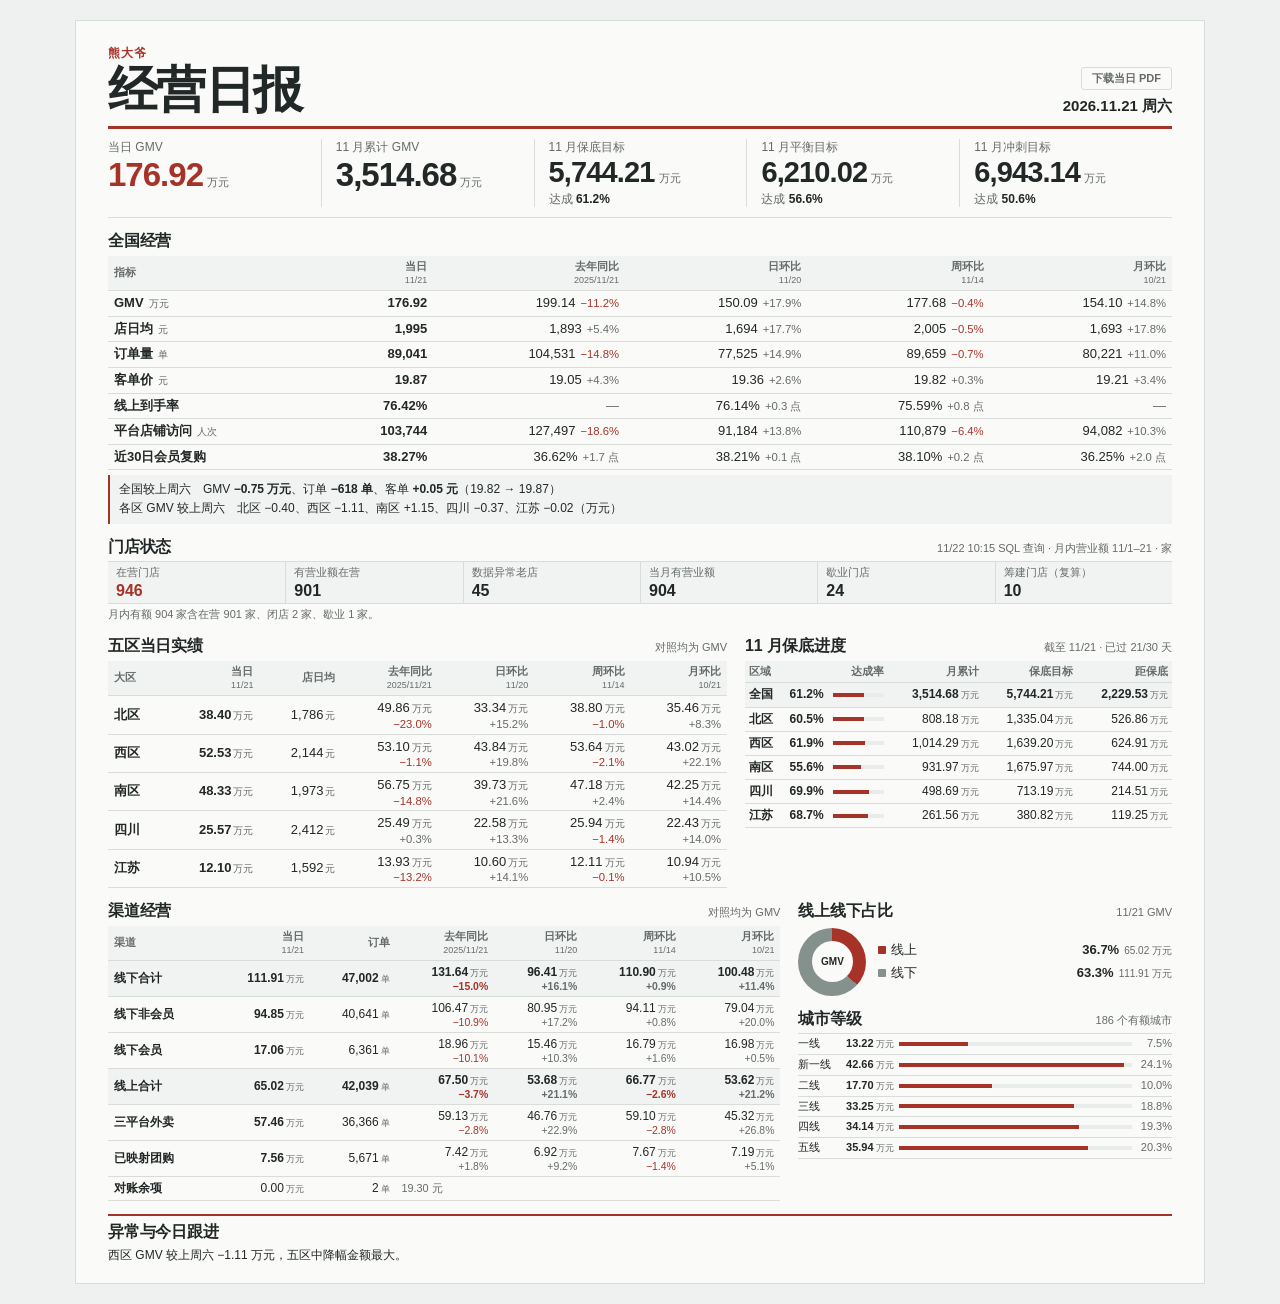
==== commit 5cbf017f: "Publish daily report for 2026-11-21" ====
--- a/daily/index.html
+++ b/daily/index.html
@@ -5,7 +5,7 @@
 <meta name="viewport" content="width=device-width,initial-scale=1">
 <meta name="color-scheme" content="light">
 <meta name="robots" content="noindex">
-<title>熊大爷经营日报｜2026-11-20</title>
+<title>熊大爷经营日报｜2026-11-21</title>
 <style>
 :root {
   --paper:#fafaf8; --frame:#eff1f0; --ink:#222827; --muted:#646b69;
@@ -200,32 +200,32 @@
 <main aria-label="熊大爷经营日报">
 <header class="mast">
   <div><div class="brand">熊大爷</div><h1>经营日报</h1></div>
-  <div class="meta"><a class="print" href="2026-11-20.pdf?v=be75ba6d2899" download="熊大爷经营日报_2026-11-20.pdf">下载当日 PDF</a><time datetime="2026-11-20">2026.11.20 周五</time></div>
+  <div class="meta"><a class="print" href="2026-11-21.pdf?v=00af9ffcb6f7" download="熊大爷经营日报_2026-11-21.pdf">下载当日 PDF</a><time datetime="2026-11-21">2026.11.21 周六</time></div>
 </header>
-<dl class="hero"><div><dt>当日 GMV</dt><dd>150.09<small>万元</small></dd></div>
-<div><dt>11 月累计 GMV</dt><dd>3,337.76<small>万元</small></dd></div>
-<div class="target target-start"><dt>11 月保底目标</dt><dd>5,744.21<small>万元</small></dd><dd class="attainment">达成 <strong>58.1%</strong></dd></div>
-<div class="target"><dt>11 月平衡目标</dt><dd>6,210.02<small>万元</small></dd><dd class="attainment">达成 <strong>53.7%</strong></dd></div>
-<div class="target"><dt>11 月冲刺目标</dt><dd>6,943.14<small>万元</small></dd><dd class="attainment">达成 <strong>48.1%</strong></dd></div></dl>
+<dl class="hero"><div><dt>当日 GMV</dt><dd>176.92<small>万元</small></dd></div>
+<div><dt>11 月累计 GMV</dt><dd>3,514.68<small>万元</small></dd></div>
+<div class="target target-start"><dt>11 月保底目标</dt><dd>5,744.21<small>万元</small></dd><dd class="attainment">达成 <strong>61.2%</strong></dd></div>
+<div class="target"><dt>11 月平衡目标</dt><dd>6,210.02<small>万元</small></dd><dd class="attainment">达成 <strong>56.6%</strong></dd></div>
+<div class="target"><dt>11 月冲刺目标</dt><dd>6,943.14<small>万元</small></dd><dd class="attainment">达成 <strong>50.6%</strong></dd></div></dl>
 
 <section aria-labelledby="nation">
   <div class="section-head"><h2 id="nation">全国经营</h2></div>
   <table aria-label="全国实绩、基期实值及变动">
-    <thead><tr><th scope="col">指标</th><th scope="col">当日<small>11/20</small></th><th scope="col">去年同比<small>2025/11/20</small></th><th scope="col">日环比<small>11/19</small></th><th scope="col">周环比<small>11/13</small></th><th scope="col">月环比<small>10/20</small></th></tr></thead>
-    <tbody><tr><th scope="row">GMV<span class="unit">万元</span></th><td class="actual">150.09</td><td class="comp"><span class="baseline">194.85</span><span class="change fall">−23.0%</span></td><td class="comp"><span class="baseline">145.41</span><span class="change">+3.2%</span></td><td class="comp"><span class="baseline">148.61</span><span class="change">+1.0%</span></td><td class="comp"><span class="baseline">150.18</span><span class="change fall">−0.1%</span></td></tr>
-<tr><th scope="row">店日均<span class="unit">元</span></th><td class="actual">1,694</td><td class="comp"><span class="baseline">1,859</span><span class="change fall">−8.9%</span></td><td class="comp"><span class="baseline">1,639</span><span class="change">+3.3%</span></td><td class="comp"><span class="baseline">1,674</span><span class="change">+1.2%</span></td><td class="comp"><span class="baseline">1,648</span><span class="change">+2.8%</span></td></tr>
-<tr><th scope="row">订单量<span class="unit">单</span></th><td class="actual">77,525</td><td class="comp"><span class="baseline">102,985</span><span class="change fall">−24.7%</span></td><td class="comp"><span class="baseline">75,615</span><span class="change">+2.5%</span></td><td class="comp"><span class="baseline">76,922</span><span class="change">+0.8%</span></td><td class="comp"><span class="baseline">78,670</span><span class="change fall">−1.5%</span></td></tr>
-<tr><th scope="row">客单价<span class="unit">元</span></th><td class="actual">19.36</td><td class="comp"><span class="baseline">18.92</span><span class="change">+2.3%</span></td><td class="comp"><span class="baseline">19.23</span><span class="change">+0.7%</span></td><td class="comp"><span class="baseline">19.32</span><span class="change">+0.2%</span></td><td class="comp"><span class="baseline">19.09</span><span class="change">+1.4%</span></td></tr>
-<tr><th scope="row">线上到手率</th><td class="actual">76.14%</td><td><span class="na">—</span></td><td class="comp"><span class="baseline">75.76%</span><span class="change">+0.4 点</span></td><td class="comp"><span class="baseline">75.35%</span><span class="change">+0.8 点</span></td><td><span class="na">—</span></td></tr>
-<tr><th scope="row">平台店铺访问<span class="unit">人次</span></th><td class="actual">91,184</td><td class="comp"><span class="baseline">129,550</span><span class="change fall">−29.6%</span></td><td class="comp"><span class="baseline">91,752</span><span class="change fall">−0.6%</span></td><td class="comp"><span class="baseline">97,181</span><span class="change fall">−6.2%</span></td><td class="comp"><span class="baseline">95,012</span><span class="change fall">−4.0%</span></td></tr>
-<tr><th scope="row">近30日会员复购</th><td class="actual">38.21%</td><td class="comp"><span class="baseline">36.67%</span><span class="change">+1.5 点</span></td><td class="comp"><span class="baseline">38.27%</span><span class="change fall">−0.1 点</span></td><td class="comp"><span class="baseline">38.08%</span><span class="change">+0.1 点</span></td><td class="comp"><span class="baseline">36.09%</span><span class="change">+2.1 点</span></td></tr></tbody>
-    </table>
-  <div class="remarks"><p>全国较上周五　<span class="delta-item">GMV <strong>+1.48 万元</strong></span>、<span class="delta-item">订单 <strong>+603 单</strong></span>、<span class="delta-item">客单 <strong>+0.04 元</strong>（19.32 → 19.36）</span></p><p>各区 GMV 较上周五　<span class="delta-item">北区 +0.54</span>、<span class="delta-item">西区 +1.09</span>、<span class="delta-item">南区 +0.23</span>、<span class="delta-item">四川 −0.57</span>、<span class="delta-item">江苏 +0.18</span>（万元）</p></div>
+    <thead><tr><th scope="col">指标</th><th scope="col">当日<small>11/21</small></th><th scope="col">去年同比<small>2025/11/21</small></th><th scope="col">日环比<small>11/20</small></th><th scope="col">周环比<small>11/14</small></th><th scope="col">月环比<small>10/21</small></th></tr></thead>
+    <tbody><tr><th scope="row">GMV<span class="unit">万元</span></th><td class="actual">176.92</td><td class="comp"><span class="baseline">199.14</span><span class="change fall">−11.2%</span></td><td class="comp"><span class="baseline">150.09</span><span class="change">+17.9%</span></td><td class="comp"><span class="baseline">177.68</span><span class="change fall">−0.4%</span></td><td class="comp"><span class="baseline">154.10</span><span class="change">+14.8%</span></td></tr>
+<tr><th scope="row">店日均<span class="unit">元</span></th><td class="actual">1,995</td><td class="comp"><span class="baseline">1,893</span><span class="change">+5.4%</span></td><td class="comp"><span class="baseline">1,694</span><span class="change">+17.7%</span></td><td class="comp"><span class="baseline">2,005</span><span class="change fall">−0.5%</span></td><td class="comp"><span class="baseline">1,693</span><span class="change">+17.8%</span></td></tr>
+<tr><th scope="row">订单量<span class="unit">单</span></th><td class="actual">89,041</td><td class="comp"><span class="baseline">104,531</span><span class="change fall">−14.8%</span></td><td class="comp"><span class="baseline">77,525</span><span class="change">+14.9%</span></td><td class="comp"><span class="baseline">89,659</span><span class="change fall">−0.7%</span></td><td class="comp"><span class="baseline">80,221</span><span class="change">+11.0%</span></td></tr>
+<tr><th scope="row">客单价<span class="unit">元</span></th><td class="actual">19.87</td><td class="comp"><span class="baseline">19.05</span><span class="change">+4.3%</span></td><td class="comp"><span class="baseline">19.36</span><span class="change">+2.6%</span></td><td class="comp"><span class="baseline">19.82</span><span class="change">+0.3%</span></td><td class="comp"><span class="baseline">19.21</span><span class="change">+3.4%</span></td></tr>
+<tr><th scope="row">线上到手率</th><td class="actual">76.42%</td><td><span class="na">—</span></td><td class="comp"><span class="baseline">76.14%</span><span class="change">+0.3 点</span></td><td class="comp"><span class="baseline">75.59%</span><span class="change">+0.8 点</span></td><td><span class="na">—</span></td></tr>
+<tr><th scope="row">平台店铺访问<span class="unit">人次</span></th><td class="actual">103,744</td><td class="comp"><span class="baseline">127,497</span><span class="change fall">−18.6%</span></td><td class="comp"><span class="baseline">91,184</span><span class="change">+13.8%</span></td><td class="comp"><span class="baseline">110,879</span><span class="change fall">−6.4%</span></td><td class="comp"><span class="baseline">94,082</span><span class="change">+10.3%</span></td></tr>
+<tr><th scope="row">近30日会员复购</th><td class="actual">38.27%</td><td class="comp"><span class="baseline">36.62%</span><span class="change">+1.7 点</span></td><td class="comp"><span class="baseline">38.21%</span><span class="change">+0.1 点</span></td><td class="comp"><span class="baseline">38.10%</span><span class="change">+0.2 点</span></td><td class="comp"><span class="baseline">36.25%</span><span class="change">+2.0 点</span></td></tr></tbody>
+    </table>
+  <div class="remarks"><p>全国较上周六　<span class="delta-item">GMV <strong>−0.75 万元</strong></span>、<span class="delta-item">订单 <strong>−618 单</strong></span>、<span class="delta-item">客单 <strong>+0.05 元</strong>（19.82 → 19.87）</span></p><p>各区 GMV 较上周六　<span class="delta-item">北区 −0.40</span>、<span class="delta-item">西区 −1.11</span>、<span class="delta-item">南区 +1.15</span>、<span class="delta-item">四川 −0.37</span>、<span class="delta-item">江苏 −0.02</span>（万元）</p></div>
 </section>
 
 
 <section class="store-snapshot" aria-labelledby="shops">
-  <div class="section-head"><h2 id="shops">门店状态</h2><p class="subtitle"><time datetime="2026-11-21T10:15:10">11/21 10:15 SQL 查询</time> · 月内营业额 11/1–20 · 家</p></div>
+  <div class="section-head"><h2 id="shops">门店状态</h2><p class="subtitle"><time datetime="2026-11-22T10:15:10">11/22 10:15 SQL 查询</time> · 月内营业额 11/1–21 · 家</p></div>
   <dl class="store-counts"><div><dt>在营门店</dt><dd>946</dd></div><div><dt>有营业额在营</dt><dd>901</dd></div><div><dt>数据异常老店</dt><dd>45</dd></div><div><dt>当月有营业额</dt><dd>904</dd></div><div><dt>歇业门店</dt><dd>24</dd></div><div><dt>筹建门店（复算）</dt><dd>10</dd></div></dl>
   <p class="subtitle store-note">月内有额 904 家含在营 901 家、闭店 2 家、歇业 1 家。</p>
 </section>
@@ -234,25 +234,25 @@
   <section aria-labelledby="regions">
     <div class="section-head"><h2 id="regions">五区当日实绩</h2><p class="subtitle">对照均为 GMV</p></div>
     <table class="split-cols" aria-label="五区 GMV 实绩、基期实值及变动">
-      <thead><tr><th scope="col">大区</th><th scope="col">当日<small>11/20</small></th><th scope="col">店日均</th><th scope="col">去年同比<small>2025/11/20</small></th><th scope="col">日环比<small>11/19</small></th><th scope="col">周环比<small>11/13</small></th><th scope="col">月环比<small>10/20</small></th></tr></thead>
-      <tbody><tr><th scope="row">北区</th><td class="actual">33.34<span class="value-unit">万元</span></td><td>1,551<span class="value-unit">元</span></td><td class="comp"><span class="baseline">50.03<span class="value-unit">万元</span></span><span class="change fall">−33.3%</span></td><td class="comp"><span class="baseline">32.07<span class="value-unit">万元</span></span><span class="change">+4.0%</span></td><td class="comp"><span class="baseline">32.80<span class="value-unit">万元</span></span><span class="change">+1.7%</span></td><td class="comp"><span class="baseline">34.16<span class="value-unit">万元</span></span><span class="change fall">−2.4%</span></td></tr>
-<tr><th scope="row">西区</th><td class="actual">43.84<span class="value-unit">万元</span></td><td>1,782<span class="value-unit">元</span></td><td class="comp"><span class="baseline">51.60<span class="value-unit">万元</span></span><span class="change fall">−15.0%</span></td><td class="comp"><span class="baseline">41.98<span class="value-unit">万元</span></span><span class="change">+4.4%</span></td><td class="comp"><span class="baseline">42.75<span class="value-unit">万元</span></span><span class="change">+2.6%</span></td><td class="comp"><span class="baseline">41.70<span class="value-unit">万元</span></span><span class="change">+5.2%</span></td></tr>
-<tr><th scope="row">南区</th><td class="actual">39.73<span class="value-unit">万元</span></td><td>1,635<span class="value-unit">元</span></td><td class="comp"><span class="baseline">54.88<span class="value-unit">万元</span></span><span class="change fall">−27.6%</span></td><td class="comp"><span class="baseline">38.82<span class="value-unit">万元</span></span><span class="change">+2.4%</span></td><td class="comp"><span class="baseline">39.50<span class="value-unit">万元</span></span><span class="change">+0.6%</span></td><td class="comp"><span class="baseline">41.26<span class="value-unit">万元</span></span><span class="change fall">−3.7%</span></td></tr>
-<tr><th scope="row">四川</th><td class="actual">22.58<span class="value-unit">万元</span></td><td>2,130<span class="value-unit">元</span></td><td class="comp"><span class="baseline">24.66<span class="value-unit">万元</span></span><span class="change fall">−8.5%</span></td><td class="comp"><span class="baseline">22.09<span class="value-unit">万元</span></span><span class="change">+2.2%</span></td><td class="comp"><span class="baseline">23.14<span class="value-unit">万元</span></span><span class="change fall">−2.5%</span></td><td class="comp"><span class="baseline">22.37<span class="value-unit">万元</span></span><span class="change">+0.9%</span></td></tr>
-<tr><th scope="row">江苏</th><td class="actual">10.60<span class="value-unit">万元</span></td><td>1,395<span class="value-unit">元</span></td><td class="comp"><span class="baseline">13.69<span class="value-unit">万元</span></span><span class="change fall">−22.6%</span></td><td class="comp"><span class="baseline">10.45<span class="value-unit">万元</span></span><span class="change">+1.4%</span></td><td class="comp"><span class="baseline">10.42<span class="value-unit">万元</span></span><span class="change">+1.7%</span></td><td class="comp"><span class="baseline">10.70<span class="value-unit">万元</span></span><span class="change fall">−0.9%</span></td></tr></tbody>
+      <thead><tr><th scope="col">大区</th><th scope="col">当日<small>11/21</small></th><th scope="col">店日均</th><th scope="col">去年同比<small>2025/11/21</small></th><th scope="col">日环比<small>11/20</small></th><th scope="col">周环比<small>11/14</small></th><th scope="col">月环比<small>10/21</small></th></tr></thead>
+      <tbody><tr><th scope="row">北区</th><td class="actual">38.40<span class="value-unit">万元</span></td><td>1,786<span class="value-unit">元</span></td><td class="comp"><span class="baseline">49.86<span class="value-unit">万元</span></span><span class="change fall">−23.0%</span></td><td class="comp"><span class="baseline">33.34<span class="value-unit">万元</span></span><span class="change">+15.2%</span></td><td class="comp"><span class="baseline">38.80<span class="value-unit">万元</span></span><span class="change fall">−1.0%</span></td><td class="comp"><span class="baseline">35.46<span class="value-unit">万元</span></span><span class="change">+8.3%</span></td></tr>
+<tr><th scope="row">西区</th><td class="actual">52.53<span class="value-unit">万元</span></td><td>2,144<span class="value-unit">元</span></td><td class="comp"><span class="baseline">53.10<span class="value-unit">万元</span></span><span class="change fall">−1.1%</span></td><td class="comp"><span class="baseline">43.84<span class="value-unit">万元</span></span><span class="change">+19.8%</span></td><td class="comp"><span class="baseline">53.64<span class="value-unit">万元</span></span><span class="change fall">−2.1%</span></td><td class="comp"><span class="baseline">43.02<span class="value-unit">万元</span></span><span class="change">+22.1%</span></td></tr>
+<tr><th scope="row">南区</th><td class="actual">48.33<span class="value-unit">万元</span></td><td>1,973<span class="value-unit">元</span></td><td class="comp"><span class="baseline">56.75<span class="value-unit">万元</span></span><span class="change fall">−14.8%</span></td><td class="comp"><span class="baseline">39.73<span class="value-unit">万元</span></span><span class="change">+21.6%</span></td><td class="comp"><span class="baseline">47.18<span class="value-unit">万元</span></span><span class="change">+2.4%</span></td><td class="comp"><span class="baseline">42.25<span class="value-unit">万元</span></span><span class="change">+14.4%</span></td></tr>
+<tr><th scope="row">四川</th><td class="actual">25.57<span class="value-unit">万元</span></td><td>2,412<span class="value-unit">元</span></td><td class="comp"><span class="baseline">25.49<span class="value-unit">万元</span></span><span class="change">+0.3%</span></td><td class="comp"><span class="baseline">22.58<span class="value-unit">万元</span></span><span class="change">+13.3%</span></td><td class="comp"><span class="baseline">25.94<span class="value-unit">万元</span></span><span class="change fall">−1.4%</span></td><td class="comp"><span class="baseline">22.43<span class="value-unit">万元</span></span><span class="change">+14.0%</span></td></tr>
+<tr><th scope="row">江苏</th><td class="actual">12.10<span class="value-unit">万元</span></td><td>1,592<span class="value-unit">元</span></td><td class="comp"><span class="baseline">13.93<span class="value-unit">万元</span></span><span class="change fall">−13.2%</span></td><td class="comp"><span class="baseline">10.60<span class="value-unit">万元</span></span><span class="change">+14.1%</span></td><td class="comp"><span class="baseline">12.11<span class="value-unit">万元</span></span><span class="change fall">−0.1%</span></td><td class="comp"><span class="baseline">10.94<span class="value-unit">万元</span></span><span class="change">+10.5%</span></td></tr></tbody>
     </table>
   </section>
 
   <section aria-labelledby="month">
-    <div class="section-head"><h2 id="month">11 月保底进度</h2><p class="subtitle">截至 11/20 · 已过 20/30 天</p></div>
+    <div class="section-head"><h2 id="month">11 月保底进度</h2><p class="subtitle">截至 11/21 · 已过 21/30 天</p></div>
     <table class="month-table" aria-label="全国和五区11月累计及保底达成">
       <thead><tr><th scope="col">区域</th><th scope="col">达成率</th><th scope="col">月累计</th><th scope="col">保底目标</th><th scope="col">距保底</th></tr></thead>
-      <tbody><tr class="summary"><th scope="row">全国</th><td class="rate"><span class="meter"><b>58.1%</b><i aria-hidden="true" style="--filled:58.106%"></i></span></td><td>3,337.76<span class="value-unit">万元</span></td><td>5,744.21<span class="value-unit">万元</span></td><td>2,406.46<span class="value-unit">万元</span></td></tr>
-<tr><th scope="row">北区</th><td class="rate"><span class="meter"><b>57.7%</b><i aria-hidden="true" style="--filled:57.660%"></i></span></td><td>769.78<span class="value-unit">万元</span></td><td>1,335.04<span class="value-unit">万元</span></td><td>565.26<span class="value-unit">万元</span></td></tr>
-<tr><th scope="row">西区</th><td class="rate"><span class="meter"><b>58.7%</b><i aria-hidden="true" style="--filled:58.672%"></i></span></td><td>961.76<span class="value-unit">万元</span></td><td>1,639.20<span class="value-unit">万元</span></td><td>677.44<span class="value-unit">万元</span></td></tr>
-<tr><th scope="row">南区</th><td class="rate"><span class="meter"><b>52.7%</b><i aria-hidden="true" style="--filled:52.724%"></i></span></td><td>883.64<span class="value-unit">万元</span></td><td>1,675.97<span class="value-unit">万元</span></td><td>792.33<span class="value-unit">万元</span></td></tr>
-<tr><th scope="row">四川</th><td class="rate"><span class="meter"><b>66.3%</b><i aria-hidden="true" style="--filled:66.338%"></i></span></td><td>473.11<span class="value-unit">万元</span></td><td>713.19<span class="value-unit">万元</span></td><td>240.08<span class="value-unit">万元</span></td></tr>
-<tr><th scope="row">江苏</th><td class="rate"><span class="meter"><b>65.5%</b><i aria-hidden="true" style="--filled:65.509%"></i></span></td><td>249.47<span class="value-unit">万元</span></td><td>380.82<span class="value-unit">万元</span></td><td>131.35<span class="value-unit">万元</span></td></tr></tbody>
+      <tbody><tr class="summary"><th scope="row">全国</th><td class="rate"><span class="meter"><b>61.2%</b><i aria-hidden="true" style="--filled:61.186%"></i></span></td><td>3,514.68<span class="value-unit">万元</span></td><td>5,744.21<span class="value-unit">万元</span></td><td>2,229.53<span class="value-unit">万元</span></td></tr>
+<tr><th scope="row">北区</th><td class="rate"><span class="meter"><b>60.5%</b><i aria-hidden="true" style="--filled:60.536%"></i></span></td><td>808.18<span class="value-unit">万元</span></td><td>1,335.04<span class="value-unit">万元</span></td><td>526.86<span class="value-unit">万元</span></td></tr>
+<tr><th scope="row">西区</th><td class="rate"><span class="meter"><b>61.9%</b><i aria-hidden="true" style="--filled:61.877%"></i></span></td><td>1,014.29<span class="value-unit">万元</span></td><td>1,639.20<span class="value-unit">万元</span></td><td>624.91<span class="value-unit">万元</span></td></tr>
+<tr><th scope="row">南区</th><td class="rate"><span class="meter"><b>55.6%</b><i aria-hidden="true" style="--filled:55.608%"></i></span></td><td>931.97<span class="value-unit">万元</span></td><td>1,675.97<span class="value-unit">万元</span></td><td>744.00<span class="value-unit">万元</span></td></tr>
+<tr><th scope="row">四川</th><td class="rate"><span class="meter"><b>69.9%</b><i aria-hidden="true" style="--filled:69.923%"></i></span></td><td>498.69<span class="value-unit">万元</span></td><td>713.19<span class="value-unit">万元</span></td><td>214.51<span class="value-unit">万元</span></td></tr>
+<tr><th scope="row">江苏</th><td class="rate"><span class="meter"><b>68.7%</b><i aria-hidden="true" style="--filled:68.685%"></i></span></td><td>261.56<span class="value-unit">万元</span></td><td>380.82<span class="value-unit">万元</span></td><td>119.25<span class="value-unit">万元</span></td></tr></tbody>
     </table>
   </section>
 </div>
@@ -261,30 +261,30 @@
   <section aria-labelledby="channels">
     <div class="section-head"><h2 id="channels">渠道经营</h2><p class="subtitle">对照均为 GMV</p></div>
     <table class="channel-table" aria-label="渠道当日营业额、订单、基期实值及变动">
-      <thead><tr><th scope="col">渠道</th><th scope="col">当日<small>11/20</small></th><th scope="col">订单</th><th scope="col">去年同比<small>2025/11/20</small></th><th scope="col">日环比<small>11/19</small></th><th scope="col">周环比<small>11/13</small></th><th scope="col">月环比<small>10/20</small></th></tr></thead>
-      <tbody><tr class="summary"><th scope="row">线下合计</th><td class="actual">96.41<span class="value-unit">万元</span></td><td>41,799<span class="value-unit">单</span></td><td class="comp"><span class="baseline">126.25<span class="value-unit">万元</span></span><span class="change fall">−23.6%</span></td><td class="comp"><span class="baseline">92.05<span class="value-unit">万元</span></span><span class="change">+4.7%</span></td><td class="comp"><span class="baseline">93.26<span class="value-unit">万元</span></span><span class="change">+3.4%</span></td><td class="comp"><span class="baseline">95.68<span class="value-unit">万元</span></span><span class="change">+0.8%</span></td></tr>
-<tr><th scope="row">线下非会员</th><td class="actual">80.95<span class="value-unit">万元</span></td><td>35,629<span class="value-unit">单</span></td><td class="comp"><span class="baseline">101.76<span class="value-unit">万元</span></span><span class="change fall">−20.5%</span></td><td class="comp"><span class="baseline">77.78<span class="value-unit">万元</span></span><span class="change">+4.1%</span></td><td class="comp"><span class="baseline">78.66<span class="value-unit">万元</span></span><span class="change">+2.9%</span></td><td class="comp"><span class="baseline">76.33<span class="value-unit">万元</span></span><span class="change">+6.0%</span></td></tr>
-<tr><th scope="row">线下会员</th><td class="actual">15.46<span class="value-unit">万元</span></td><td>6,170<span class="value-unit">单</span></td><td class="comp"><span class="baseline">18.51<span class="value-unit">万元</span></span><span class="change fall">−16.5%</span></td><td class="comp"><span class="baseline">14.27<span class="value-unit">万元</span></span><span class="change">+8.3%</span></td><td class="comp"><span class="baseline">14.60<span class="value-unit">万元</span></span><span class="change">+5.9%</span></td><td class="comp"><span class="baseline">14.70<span class="value-unit">万元</span></span><span class="change">+5.2%</span></td></tr>
-<tr class="summary"><th scope="row">线上合计</th><td class="actual">53.68<span class="value-unit">万元</span></td><td>35,726<span class="value-unit">单</span></td><td class="comp"><span class="baseline">68.61<span class="value-unit">万元</span></span><span class="change fall">−21.8%</span></td><td class="comp"><span class="baseline">53.35<span class="value-unit">万元</span></span><span class="change">+0.6%</span></td><td class="comp"><span class="baseline">55.35<span class="value-unit">万元</span></span><span class="change fall">−3.0%</span></td><td class="comp"><span class="baseline">54.50<span class="value-unit">万元</span></span><span class="change fall">−1.5%</span></td></tr>
-<tr><th scope="row">三平台外卖</th><td class="actual">46.76<span class="value-unit">万元</span></td><td>30,508<span class="value-unit">单</span></td><td class="comp"><span class="baseline">59.83<span class="value-unit">万元</span></span><span class="change fall">−21.9%</span></td><td class="comp"><span class="baseline">46.36<span class="value-unit">万元</span></span><span class="change">+0.8%</span></td><td class="comp"><span class="baseline">48.66<span class="value-unit">万元</span></span><span class="change fall">−3.9%</span></td><td class="comp"><span class="baseline">46.66<span class="value-unit">万元</span></span><span class="change">+0.2%</span></td></tr>
-<tr><th scope="row">已映射团购</th><td class="actual">6.92<span class="value-unit">万元</span></td><td>5,215<span class="value-unit">单</span></td><td class="comp"><span class="baseline">7.78<span class="value-unit">万元</span></span><span class="change fall">−11.0%</span></td><td class="comp"><span class="baseline">6.98<span class="value-unit">万元</span></span><span class="change fall">−0.9%</span></td><td class="comp"><span class="baseline">6.68<span class="value-unit">万元</span></span><span class="change">+3.5%</span></td><td class="comp"><span class="baseline">6.63<span class="value-unit">万元</span></span><span class="change">+4.3%</span></td></tr>
-<tr><th scope="row">对账余项</th><td>0.00<span class="value-unit">万元</span></td><td>3<span class="value-unit">单</span></td><td colspan="4" class="muted residue">34.32 元</td></tr></tbody>
+      <thead><tr><th scope="col">渠道</th><th scope="col">当日<small>11/21</small></th><th scope="col">订单</th><th scope="col">去年同比<small>2025/11/21</small></th><th scope="col">日环比<small>11/20</small></th><th scope="col">周环比<small>11/14</small></th><th scope="col">月环比<small>10/21</small></th></tr></thead>
+      <tbody><tr class="summary"><th scope="row">线下合计</th><td class="actual">111.91<span class="value-unit">万元</span></td><td>47,002<span class="value-unit">单</span></td><td class="comp"><span class="baseline">131.64<span class="value-unit">万元</span></span><span class="change fall">−15.0%</span></td><td class="comp"><span class="baseline">96.41<span class="value-unit">万元</span></span><span class="change">+16.1%</span></td><td class="comp"><span class="baseline">110.90<span class="value-unit">万元</span></span><span class="change">+0.9%</span></td><td class="comp"><span class="baseline">100.48<span class="value-unit">万元</span></span><span class="change">+11.4%</span></td></tr>
+<tr><th scope="row">线下非会员</th><td class="actual">94.85<span class="value-unit">万元</span></td><td>40,641<span class="value-unit">单</span></td><td class="comp"><span class="baseline">106.47<span class="value-unit">万元</span></span><span class="change fall">−10.9%</span></td><td class="comp"><span class="baseline">80.95<span class="value-unit">万元</span></span><span class="change">+17.2%</span></td><td class="comp"><span class="baseline">94.11<span class="value-unit">万元</span></span><span class="change">+0.8%</span></td><td class="comp"><span class="baseline">79.04<span class="value-unit">万元</span></span><span class="change">+20.0%</span></td></tr>
+<tr><th scope="row">线下会员</th><td class="actual">17.06<span class="value-unit">万元</span></td><td>6,361<span class="value-unit">单</span></td><td class="comp"><span class="baseline">18.96<span class="value-unit">万元</span></span><span class="change fall">−10.1%</span></td><td class="comp"><span class="baseline">15.46<span class="value-unit">万元</span></span><span class="change">+10.3%</span></td><td class="comp"><span class="baseline">16.79<span class="value-unit">万元</span></span><span class="change">+1.6%</span></td><td class="comp"><span class="baseline">16.98<span class="value-unit">万元</span></span><span class="change">+0.5%</span></td></tr>
+<tr class="summary"><th scope="row">线上合计</th><td class="actual">65.02<span class="value-unit">万元</span></td><td>42,039<span class="value-unit">单</span></td><td class="comp"><span class="baseline">67.50<span class="value-unit">万元</span></span><span class="change fall">−3.7%</span></td><td class="comp"><span class="baseline">53.68<span class="value-unit">万元</span></span><span class="change">+21.1%</span></td><td class="comp"><span class="baseline">66.77<span class="value-unit">万元</span></span><span class="change fall">−2.6%</span></td><td class="comp"><span class="baseline">53.62<span class="value-unit">万元</span></span><span class="change">+21.2%</span></td></tr>
+<tr><th scope="row">三平台外卖</th><td class="actual">57.46<span class="value-unit">万元</span></td><td>36,366<span class="value-unit">单</span></td><td class="comp"><span class="baseline">59.13<span class="value-unit">万元</span></span><span class="change fall">−2.8%</span></td><td class="comp"><span class="baseline">46.76<span class="value-unit">万元</span></span><span class="change">+22.9%</span></td><td class="comp"><span class="baseline">59.10<span class="value-unit">万元</span></span><span class="change fall">−2.8%</span></td><td class="comp"><span class="baseline">45.32<span class="value-unit">万元</span></span><span class="change">+26.8%</span></td></tr>
+<tr><th scope="row">已映射团购</th><td class="actual">7.56<span class="value-unit">万元</span></td><td>5,671<span class="value-unit">单</span></td><td class="comp"><span class="baseline">7.42<span class="value-unit">万元</span></span><span class="change">+1.8%</span></td><td class="comp"><span class="baseline">6.92<span class="value-unit">万元</span></span><span class="change">+9.2%</span></td><td class="comp"><span class="baseline">7.67<span class="value-unit">万元</span></span><span class="change fall">−1.4%</span></td><td class="comp"><span class="baseline">7.19<span class="value-unit">万元</span></span><span class="change">+5.1%</span></td></tr>
+<tr><th scope="row">对账余项</th><td>0.00<span class="value-unit">万元</span></td><td>2<span class="value-unit">单</span></td><td colspan="4" class="muted residue">19.30 元</td></tr></tbody>
     </table>
   </section>
 
   <div class="side">
     <section aria-labelledby="mix">
-      <div class="section-head"><h2 id="mix">线上线下占比</h2><p class="subtitle">11/20 GMV</p></div>
-      <figure class="mix"><div class="donut" style="--online:35.7651%" aria-hidden="true"><span>GMV</span></div><dl class="mix-legend"><div><dt style="--swatch:var(--red)">线上</dt><dd>35.8%<small>53.68 万元</small></dd></div><div><dt style="--swatch:var(--offline)">线下</dt><dd>64.2%<small>96.41 万元</small></dd></div></dl></figure>
+      <div class="section-head"><h2 id="mix">线上线下占比</h2><p class="subtitle">11/21 GMV</p></div>
+      <figure class="mix"><div class="donut" style="--online:36.7478%" aria-hidden="true"><span>GMV</span></div><dl class="mix-legend"><div><dt style="--swatch:var(--red)">线上</dt><dd>36.7%<small>65.02 万元</small></dd></div><div><dt style="--swatch:var(--offline)">线下</dt><dd>63.3%<small>111.91 万元</small></dd></div></dl></figure>
     </section>
     <section aria-labelledby="geo">
-      <div class="section-head"><h2 id="geo">城市等级</h2><p class="subtitle">185 个有额城市</p></div>
-      <ul class="tiers" aria-label="城市等级营业额及占比"><li><span>一线</span><b>11.49<span class="value-unit">万元</span></b><i class="tier" aria-hidden="true" style="--tier:30.63%"></i><span>7.7%</span></li><li><span>新一线</span><b>37.78<span class="value-unit">万元</span></b><i class="tier" aria-hidden="true" style="--tier:100.00%"></i><span>25.2%</span></li><li><span>二线</span><b>15.24<span class="value-unit">万元</span></b><i class="tier" aria-hidden="true" style="--tier:40.61%"></i><span>10.2%</span></li><li><span>三线</span><b>29.44<span class="value-unit">万元</span></b><i class="tier" aria-hidden="true" style="--tier:78.47%"></i><span>19.6%</span></li><li><span>四线</span><b>28.08<span class="value-unit">万元</span></b><i class="tier" aria-hidden="true" style="--tier:74.84%"></i><span>18.7%</span></li><li><span>五线</span><b>28.05<span class="value-unit">万元</span></b><i class="tier" aria-hidden="true" style="--tier:74.74%"></i><span>18.7%</span></li></ul>
+      <div class="section-head"><h2 id="geo">城市等级</h2><p class="subtitle">186 个有额城市</p></div>
+      <ul class="tiers" aria-label="城市等级营业额及占比"><li><span>一线</span><b>13.22<span class="value-unit">万元</span></b><i class="tier" aria-hidden="true" style="--tier:29.90%"></i><span>7.5%</span></li><li><span>新一线</span><b>42.66<span class="value-unit">万元</span></b><i class="tier" aria-hidden="true" style="--tier:96.46%"></i><span>24.1%</span></li><li><span>二线</span><b>17.70<span class="value-unit">万元</span></b><i class="tier" aria-hidden="true" style="--tier:40.02%"></i><span>10.0%</span></li><li><span>三线</span><b>33.25<span class="value-unit">万元</span></b><i class="tier" aria-hidden="true" style="--tier:75.18%"></i><span>18.8%</span></li><li><span>四线</span><b>34.14<span class="value-unit">万元</span></b><i class="tier" aria-hidden="true" style="--tier:77.20%"></i><span>19.3%</span></li><li><span>五线</span><b>35.94<span class="value-unit">万元</span></b><i class="tier" aria-hidden="true" style="--tier:81.25%"></i><span>20.3%</span></li></ul>
     </section>
   </div>
 </div>
 
-<section class="actions" aria-labelledby="attention"><div class="section-head"><h2 id="attention">异常与今日跟进</h2></div><p>四川 GMV 较上周五 −0.57 万元，五区中降幅金额最大。</p>
+<section class="actions" aria-labelledby="attention"><div class="section-head"><h2 id="attention">异常与今日跟进</h2></div><p>西区 GMV 较上周六 −1.11 万元，五区中降幅金额最大。</p>
 </section>
 </main>
 </body>
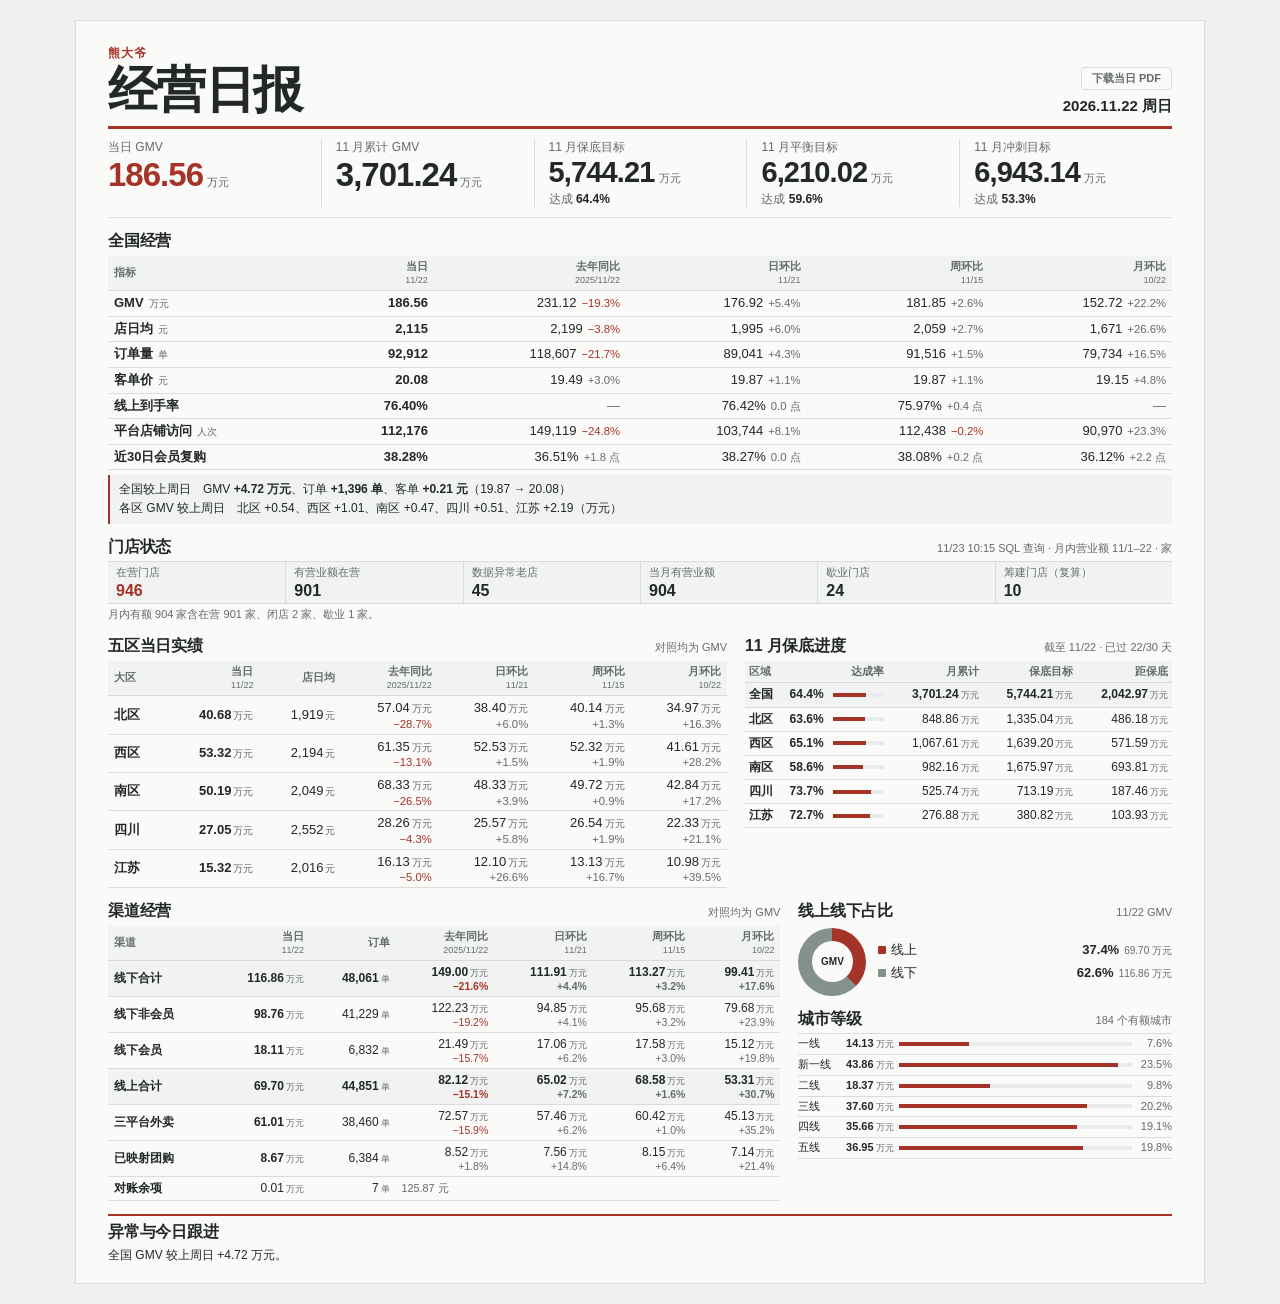
==== commit 27798836: "Publish daily report for 2026-11-22" ====
--- a/daily/index.html
+++ b/daily/index.html
@@ -5,7 +5,7 @@
 <meta name="viewport" content="width=device-width,initial-scale=1">
 <meta name="color-scheme" content="light">
 <meta name="robots" content="noindex">
-<title>熊大爷经营日报｜2026-11-21</title>
+<title>熊大爷经营日报｜2026-11-22</title>
 <style>
 :root {
   --paper:#fafaf8; --frame:#eff1f0; --ink:#222827; --muted:#646b69;
@@ -200,32 +200,32 @@
 <main aria-label="熊大爷经营日报">
 <header class="mast">
   <div><div class="brand">熊大爷</div><h1>经营日报</h1></div>
-  <div class="meta"><a class="print" href="2026-11-21.pdf?v=00af9ffcb6f7" download="熊大爷经营日报_2026-11-21.pdf">下载当日 PDF</a><time datetime="2026-11-21">2026.11.21 周六</time></div>
+  <div class="meta"><a class="print" href="2026-11-22.pdf?v=86895d4dc6b7" download="熊大爷经营日报_2026-11-22.pdf">下载当日 PDF</a><time datetime="2026-11-22">2026.11.22 周日</time></div>
 </header>
-<dl class="hero"><div><dt>当日 GMV</dt><dd>176.92<small>万元</small></dd></div>
-<div><dt>11 月累计 GMV</dt><dd>3,514.68<small>万元</small></dd></div>
-<div class="target target-start"><dt>11 月保底目标</dt><dd>5,744.21<small>万元</small></dd><dd class="attainment">达成 <strong>61.2%</strong></dd></div>
-<div class="target"><dt>11 月平衡目标</dt><dd>6,210.02<small>万元</small></dd><dd class="attainment">达成 <strong>56.6%</strong></dd></div>
-<div class="target"><dt>11 月冲刺目标</dt><dd>6,943.14<small>万元</small></dd><dd class="attainment">达成 <strong>50.6%</strong></dd></div></dl>
+<dl class="hero"><div><dt>当日 GMV</dt><dd>186.56<small>万元</small></dd></div>
+<div><dt>11 月累计 GMV</dt><dd>3,701.24<small>万元</small></dd></div>
+<div class="target target-start"><dt>11 月保底目标</dt><dd>5,744.21<small>万元</small></dd><dd class="attainment">达成 <strong>64.4%</strong></dd></div>
+<div class="target"><dt>11 月平衡目标</dt><dd>6,210.02<small>万元</small></dd><dd class="attainment">达成 <strong>59.6%</strong></dd></div>
+<div class="target"><dt>11 月冲刺目标</dt><dd>6,943.14<small>万元</small></dd><dd class="attainment">达成 <strong>53.3%</strong></dd></div></dl>
 
 <section aria-labelledby="nation">
   <div class="section-head"><h2 id="nation">全国经营</h2></div>
   <table aria-label="全国实绩、基期实值及变动">
-    <thead><tr><th scope="col">指标</th><th scope="col">当日<small>11/21</small></th><th scope="col">去年同比<small>2025/11/21</small></th><th scope="col">日环比<small>11/20</small></th><th scope="col">周环比<small>11/14</small></th><th scope="col">月环比<small>10/21</small></th></tr></thead>
-    <tbody><tr><th scope="row">GMV<span class="unit">万元</span></th><td class="actual">176.92</td><td class="comp"><span class="baseline">199.14</span><span class="change fall">−11.2%</span></td><td class="comp"><span class="baseline">150.09</span><span class="change">+17.9%</span></td><td class="comp"><span class="baseline">177.68</span><span class="change fall">−0.4%</span></td><td class="comp"><span class="baseline">154.10</span><span class="change">+14.8%</span></td></tr>
-<tr><th scope="row">店日均<span class="unit">元</span></th><td class="actual">1,995</td><td class="comp"><span class="baseline">1,893</span><span class="change">+5.4%</span></td><td class="comp"><span class="baseline">1,694</span><span class="change">+17.7%</span></td><td class="comp"><span class="baseline">2,005</span><span class="change fall">−0.5%</span></td><td class="comp"><span class="baseline">1,693</span><span class="change">+17.8%</span></td></tr>
-<tr><th scope="row">订单量<span class="unit">单</span></th><td class="actual">89,041</td><td class="comp"><span class="baseline">104,531</span><span class="change fall">−14.8%</span></td><td class="comp"><span class="baseline">77,525</span><span class="change">+14.9%</span></td><td class="comp"><span class="baseline">89,659</span><span class="change fall">−0.7%</span></td><td class="comp"><span class="baseline">80,221</span><span class="change">+11.0%</span></td></tr>
-<tr><th scope="row">客单价<span class="unit">元</span></th><td class="actual">19.87</td><td class="comp"><span class="baseline">19.05</span><span class="change">+4.3%</span></td><td class="comp"><span class="baseline">19.36</span><span class="change">+2.6%</span></td><td class="comp"><span class="baseline">19.82</span><span class="change">+0.3%</span></td><td class="comp"><span class="baseline">19.21</span><span class="change">+3.4%</span></td></tr>
-<tr><th scope="row">线上到手率</th><td class="actual">76.42%</td><td><span class="na">—</span></td><td class="comp"><span class="baseline">76.14%</span><span class="change">+0.3 点</span></td><td class="comp"><span class="baseline">75.59%</span><span class="change">+0.8 点</span></td><td><span class="na">—</span></td></tr>
-<tr><th scope="row">平台店铺访问<span class="unit">人次</span></th><td class="actual">103,744</td><td class="comp"><span class="baseline">127,497</span><span class="change fall">−18.6%</span></td><td class="comp"><span class="baseline">91,184</span><span class="change">+13.8%</span></td><td class="comp"><span class="baseline">110,879</span><span class="change fall">−6.4%</span></td><td class="comp"><span class="baseline">94,082</span><span class="change">+10.3%</span></td></tr>
-<tr><th scope="row">近30日会员复购</th><td class="actual">38.27%</td><td class="comp"><span class="baseline">36.62%</span><span class="change">+1.7 点</span></td><td class="comp"><span class="baseline">38.21%</span><span class="change">+0.1 点</span></td><td class="comp"><span class="baseline">38.10%</span><span class="change">+0.2 点</span></td><td class="comp"><span class="baseline">36.25%</span><span class="change">+2.0 点</span></td></tr></tbody>
-    </table>
-  <div class="remarks"><p>全国较上周六　<span class="delta-item">GMV <strong>−0.75 万元</strong></span>、<span class="delta-item">订单 <strong>−618 单</strong></span>、<span class="delta-item">客单 <strong>+0.05 元</strong>（19.82 → 19.87）</span></p><p>各区 GMV 较上周六　<span class="delta-item">北区 −0.40</span>、<span class="delta-item">西区 −1.11</span>、<span class="delta-item">南区 +1.15</span>、<span class="delta-item">四川 −0.37</span>、<span class="delta-item">江苏 −0.02</span>（万元）</p></div>
+    <thead><tr><th scope="col">指标</th><th scope="col">当日<small>11/22</small></th><th scope="col">去年同比<small>2025/11/22</small></th><th scope="col">日环比<small>11/21</small></th><th scope="col">周环比<small>11/15</small></th><th scope="col">月环比<small>10/22</small></th></tr></thead>
+    <tbody><tr><th scope="row">GMV<span class="unit">万元</span></th><td class="actual">186.56</td><td class="comp"><span class="baseline">231.12</span><span class="change fall">−19.3%</span></td><td class="comp"><span class="baseline">176.92</span><span class="change">+5.4%</span></td><td class="comp"><span class="baseline">181.85</span><span class="change">+2.6%</span></td><td class="comp"><span class="baseline">152.72</span><span class="change">+22.2%</span></td></tr>
+<tr><th scope="row">店日均<span class="unit">元</span></th><td class="actual">2,115</td><td class="comp"><span class="baseline">2,199</span><span class="change fall">−3.8%</span></td><td class="comp"><span class="baseline">1,995</span><span class="change">+6.0%</span></td><td class="comp"><span class="baseline">2,059</span><span class="change">+2.7%</span></td><td class="comp"><span class="baseline">1,671</span><span class="change">+26.6%</span></td></tr>
+<tr><th scope="row">订单量<span class="unit">单</span></th><td class="actual">92,912</td><td class="comp"><span class="baseline">118,607</span><span class="change fall">−21.7%</span></td><td class="comp"><span class="baseline">89,041</span><span class="change">+4.3%</span></td><td class="comp"><span class="baseline">91,516</span><span class="change">+1.5%</span></td><td class="comp"><span class="baseline">79,734</span><span class="change">+16.5%</span></td></tr>
+<tr><th scope="row">客单价<span class="unit">元</span></th><td class="actual">20.08</td><td class="comp"><span class="baseline">19.49</span><span class="change">+3.0%</span></td><td class="comp"><span class="baseline">19.87</span><span class="change">+1.1%</span></td><td class="comp"><span class="baseline">19.87</span><span class="change">+1.1%</span></td><td class="comp"><span class="baseline">19.15</span><span class="change">+4.8%</span></td></tr>
+<tr><th scope="row">线上到手率</th><td class="actual">76.40%</td><td><span class="na">—</span></td><td class="comp"><span class="baseline">76.42%</span><span class="change">0.0 点</span></td><td class="comp"><span class="baseline">75.97%</span><span class="change">+0.4 点</span></td><td><span class="na">—</span></td></tr>
+<tr><th scope="row">平台店铺访问<span class="unit">人次</span></th><td class="actual">112,176</td><td class="comp"><span class="baseline">149,119</span><span class="change fall">−24.8%</span></td><td class="comp"><span class="baseline">103,744</span><span class="change">+8.1%</span></td><td class="comp"><span class="baseline">112,438</span><span class="change fall">−0.2%</span></td><td class="comp"><span class="baseline">90,970</span><span class="change">+23.3%</span></td></tr>
+<tr><th scope="row">近30日会员复购</th><td class="actual">38.28%</td><td class="comp"><span class="baseline">36.51%</span><span class="change">+1.8 点</span></td><td class="comp"><span class="baseline">38.27%</span><span class="change">0.0 点</span></td><td class="comp"><span class="baseline">38.08%</span><span class="change">+0.2 点</span></td><td class="comp"><span class="baseline">36.12%</span><span class="change">+2.2 点</span></td></tr></tbody>
+    </table>
+  <div class="remarks"><p>全国较上周日　<span class="delta-item">GMV <strong>+4.72 万元</strong></span>、<span class="delta-item">订单 <strong>+1,396 单</strong></span>、<span class="delta-item">客单 <strong>+0.21 元</strong>（19.87 → 20.08）</span></p><p>各区 GMV 较上周日　<span class="delta-item">北区 +0.54</span>、<span class="delta-item">西区 +1.01</span>、<span class="delta-item">南区 +0.47</span>、<span class="delta-item">四川 +0.51</span>、<span class="delta-item">江苏 +2.19</span>（万元）</p></div>
 </section>
 
 
 <section class="store-snapshot" aria-labelledby="shops">
-  <div class="section-head"><h2 id="shops">门店状态</h2><p class="subtitle"><time datetime="2026-11-22T10:15:10">11/22 10:15 SQL 查询</time> · 月内营业额 11/1–21 · 家</p></div>
+  <div class="section-head"><h2 id="shops">门店状态</h2><p class="subtitle"><time datetime="2026-11-23T10:15:10">11/23 10:15 SQL 查询</time> · 月内营业额 11/1–22 · 家</p></div>
   <dl class="store-counts"><div><dt>在营门店</dt><dd>946</dd></div><div><dt>有营业额在营</dt><dd>901</dd></div><div><dt>数据异常老店</dt><dd>45</dd></div><div><dt>当月有营业额</dt><dd>904</dd></div><div><dt>歇业门店</dt><dd>24</dd></div><div><dt>筹建门店（复算）</dt><dd>10</dd></div></dl>
   <p class="subtitle store-note">月内有额 904 家含在营 901 家、闭店 2 家、歇业 1 家。</p>
 </section>
@@ -234,25 +234,25 @@
   <section aria-labelledby="regions">
     <div class="section-head"><h2 id="regions">五区当日实绩</h2><p class="subtitle">对照均为 GMV</p></div>
     <table class="split-cols" aria-label="五区 GMV 实绩、基期实值及变动">
-      <thead><tr><th scope="col">大区</th><th scope="col">当日<small>11/21</small></th><th scope="col">店日均</th><th scope="col">去年同比<small>2025/11/21</small></th><th scope="col">日环比<small>11/20</small></th><th scope="col">周环比<small>11/14</small></th><th scope="col">月环比<small>10/21</small></th></tr></thead>
-      <tbody><tr><th scope="row">北区</th><td class="actual">38.40<span class="value-unit">万元</span></td><td>1,786<span class="value-unit">元</span></td><td class="comp"><span class="baseline">49.86<span class="value-unit">万元</span></span><span class="change fall">−23.0%</span></td><td class="comp"><span class="baseline">33.34<span class="value-unit">万元</span></span><span class="change">+15.2%</span></td><td class="comp"><span class="baseline">38.80<span class="value-unit">万元</span></span><span class="change fall">−1.0%</span></td><td class="comp"><span class="baseline">35.46<span class="value-unit">万元</span></span><span class="change">+8.3%</span></td></tr>
-<tr><th scope="row">西区</th><td class="actual">52.53<span class="value-unit">万元</span></td><td>2,144<span class="value-unit">元</span></td><td class="comp"><span class="baseline">53.10<span class="value-unit">万元</span></span><span class="change fall">−1.1%</span></td><td class="comp"><span class="baseline">43.84<span class="value-unit">万元</span></span><span class="change">+19.8%</span></td><td class="comp"><span class="baseline">53.64<span class="value-unit">万元</span></span><span class="change fall">−2.1%</span></td><td class="comp"><span class="baseline">43.02<span class="value-unit">万元</span></span><span class="change">+22.1%</span></td></tr>
-<tr><th scope="row">南区</th><td class="actual">48.33<span class="value-unit">万元</span></td><td>1,973<span class="value-unit">元</span></td><td class="comp"><span class="baseline">56.75<span class="value-unit">万元</span></span><span class="change fall">−14.8%</span></td><td class="comp"><span class="baseline">39.73<span class="value-unit">万元</span></span><span class="change">+21.6%</span></td><td class="comp"><span class="baseline">47.18<span class="value-unit">万元</span></span><span class="change">+2.4%</span></td><td class="comp"><span class="baseline">42.25<span class="value-unit">万元</span></span><span class="change">+14.4%</span></td></tr>
-<tr><th scope="row">四川</th><td class="actual">25.57<span class="value-unit">万元</span></td><td>2,412<span class="value-unit">元</span></td><td class="comp"><span class="baseline">25.49<span class="value-unit">万元</span></span><span class="change">+0.3%</span></td><td class="comp"><span class="baseline">22.58<span class="value-unit">万元</span></span><span class="change">+13.3%</span></td><td class="comp"><span class="baseline">25.94<span class="value-unit">万元</span></span><span class="change fall">−1.4%</span></td><td class="comp"><span class="baseline">22.43<span class="value-unit">万元</span></span><span class="change">+14.0%</span></td></tr>
-<tr><th scope="row">江苏</th><td class="actual">12.10<span class="value-unit">万元</span></td><td>1,592<span class="value-unit">元</span></td><td class="comp"><span class="baseline">13.93<span class="value-unit">万元</span></span><span class="change fall">−13.2%</span></td><td class="comp"><span class="baseline">10.60<span class="value-unit">万元</span></span><span class="change">+14.1%</span></td><td class="comp"><span class="baseline">12.11<span class="value-unit">万元</span></span><span class="change fall">−0.1%</span></td><td class="comp"><span class="baseline">10.94<span class="value-unit">万元</span></span><span class="change">+10.5%</span></td></tr></tbody>
+      <thead><tr><th scope="col">大区</th><th scope="col">当日<small>11/22</small></th><th scope="col">店日均</th><th scope="col">去年同比<small>2025/11/22</small></th><th scope="col">日环比<small>11/21</small></th><th scope="col">周环比<small>11/15</small></th><th scope="col">月环比<small>10/22</small></th></tr></thead>
+      <tbody><tr><th scope="row">北区</th><td class="actual">40.68<span class="value-unit">万元</span></td><td>1,919<span class="value-unit">元</span></td><td class="comp"><span class="baseline">57.04<span class="value-unit">万元</span></span><span class="change fall">−28.7%</span></td><td class="comp"><span class="baseline">38.40<span class="value-unit">万元</span></span><span class="change">+6.0%</span></td><td class="comp"><span class="baseline">40.14<span class="value-unit">万元</span></span><span class="change">+1.3%</span></td><td class="comp"><span class="baseline">34.97<span class="value-unit">万元</span></span><span class="change">+16.3%</span></td></tr>
+<tr><th scope="row">西区</th><td class="actual">53.32<span class="value-unit">万元</span></td><td>2,194<span class="value-unit">元</span></td><td class="comp"><span class="baseline">61.35<span class="value-unit">万元</span></span><span class="change fall">−13.1%</span></td><td class="comp"><span class="baseline">52.53<span class="value-unit">万元</span></span><span class="change">+1.5%</span></td><td class="comp"><span class="baseline">52.32<span class="value-unit">万元</span></span><span class="change">+1.9%</span></td><td class="comp"><span class="baseline">41.61<span class="value-unit">万元</span></span><span class="change">+28.2%</span></td></tr>
+<tr><th scope="row">南区</th><td class="actual">50.19<span class="value-unit">万元</span></td><td>2,049<span class="value-unit">元</span></td><td class="comp"><span class="baseline">68.33<span class="value-unit">万元</span></span><span class="change fall">−26.5%</span></td><td class="comp"><span class="baseline">48.33<span class="value-unit">万元</span></span><span class="change">+3.9%</span></td><td class="comp"><span class="baseline">49.72<span class="value-unit">万元</span></span><span class="change">+0.9%</span></td><td class="comp"><span class="baseline">42.84<span class="value-unit">万元</span></span><span class="change">+17.2%</span></td></tr>
+<tr><th scope="row">四川</th><td class="actual">27.05<span class="value-unit">万元</span></td><td>2,552<span class="value-unit">元</span></td><td class="comp"><span class="baseline">28.26<span class="value-unit">万元</span></span><span class="change fall">−4.3%</span></td><td class="comp"><span class="baseline">25.57<span class="value-unit">万元</span></span><span class="change">+5.8%</span></td><td class="comp"><span class="baseline">26.54<span class="value-unit">万元</span></span><span class="change">+1.9%</span></td><td class="comp"><span class="baseline">22.33<span class="value-unit">万元</span></span><span class="change">+21.1%</span></td></tr>
+<tr><th scope="row">江苏</th><td class="actual">15.32<span class="value-unit">万元</span></td><td>2,016<span class="value-unit">元</span></td><td class="comp"><span class="baseline">16.13<span class="value-unit">万元</span></span><span class="change fall">−5.0%</span></td><td class="comp"><span class="baseline">12.10<span class="value-unit">万元</span></span><span class="change">+26.6%</span></td><td class="comp"><span class="baseline">13.13<span class="value-unit">万元</span></span><span class="change">+16.7%</span></td><td class="comp"><span class="baseline">10.98<span class="value-unit">万元</span></span><span class="change">+39.5%</span></td></tr></tbody>
     </table>
   </section>
 
   <section aria-labelledby="month">
-    <div class="section-head"><h2 id="month">11 月保底进度</h2><p class="subtitle">截至 11/21 · 已过 21/30 天</p></div>
+    <div class="section-head"><h2 id="month">11 月保底进度</h2><p class="subtitle">截至 11/22 · 已过 22/30 天</p></div>
     <table class="month-table" aria-label="全国和五区11月累计及保底达成">
       <thead><tr><th scope="col">区域</th><th scope="col">达成率</th><th scope="col">月累计</th><th scope="col">保底目标</th><th scope="col">距保底</th></tr></thead>
-      <tbody><tr class="summary"><th scope="row">全国</th><td class="rate"><span class="meter"><b>61.2%</b><i aria-hidden="true" style="--filled:61.186%"></i></span></td><td>3,514.68<span class="value-unit">万元</span></td><td>5,744.21<span class="value-unit">万元</span></td><td>2,229.53<span class="value-unit">万元</span></td></tr>
-<tr><th scope="row">北区</th><td class="rate"><span class="meter"><b>60.5%</b><i aria-hidden="true" style="--filled:60.536%"></i></span></td><td>808.18<span class="value-unit">万元</span></td><td>1,335.04<span class="value-unit">万元</span></td><td>526.86<span class="value-unit">万元</span></td></tr>
-<tr><th scope="row">西区</th><td class="rate"><span class="meter"><b>61.9%</b><i aria-hidden="true" style="--filled:61.877%"></i></span></td><td>1,014.29<span class="value-unit">万元</span></td><td>1,639.20<span class="value-unit">万元</span></td><td>624.91<span class="value-unit">万元</span></td></tr>
-<tr><th scope="row">南区</th><td class="rate"><span class="meter"><b>55.6%</b><i aria-hidden="true" style="--filled:55.608%"></i></span></td><td>931.97<span class="value-unit">万元</span></td><td>1,675.97<span class="value-unit">万元</span></td><td>744.00<span class="value-unit">万元</span></td></tr>
-<tr><th scope="row">四川</th><td class="rate"><span class="meter"><b>69.9%</b><i aria-hidden="true" style="--filled:69.923%"></i></span></td><td>498.69<span class="value-unit">万元</span></td><td>713.19<span class="value-unit">万元</span></td><td>214.51<span class="value-unit">万元</span></td></tr>
-<tr><th scope="row">江苏</th><td class="rate"><span class="meter"><b>68.7%</b><i aria-hidden="true" style="--filled:68.685%"></i></span></td><td>261.56<span class="value-unit">万元</span></td><td>380.82<span class="value-unit">万元</span></td><td>119.25<span class="value-unit">万元</span></td></tr></tbody>
+      <tbody><tr class="summary"><th scope="row">全国</th><td class="rate"><span class="meter"><b>64.4%</b><i aria-hidden="true" style="--filled:64.434%"></i></span></td><td>3,701.24<span class="value-unit">万元</span></td><td>5,744.21<span class="value-unit">万元</span></td><td>2,042.97<span class="value-unit">万元</span></td></tr>
+<tr><th scope="row">北区</th><td class="rate"><span class="meter"><b>63.6%</b><i aria-hidden="true" style="--filled:63.583%"></i></span></td><td>848.86<span class="value-unit">万元</span></td><td>1,335.04<span class="value-unit">万元</span></td><td>486.18<span class="value-unit">万元</span></td></tr>
+<tr><th scope="row">西区</th><td class="rate"><span class="meter"><b>65.1%</b><i aria-hidden="true" style="--filled:65.130%"></i></span></td><td>1,067.61<span class="value-unit">万元</span></td><td>1,639.20<span class="value-unit">万元</span></td><td>571.59<span class="value-unit">万元</span></td></tr>
+<tr><th scope="row">南区</th><td class="rate"><span class="meter"><b>58.6%</b><i aria-hidden="true" style="--filled:58.603%"></i></span></td><td>982.16<span class="value-unit">万元</span></td><td>1,675.97<span class="value-unit">万元</span></td><td>693.81<span class="value-unit">万元</span></td></tr>
+<tr><th scope="row">四川</th><td class="rate"><span class="meter"><b>73.7%</b><i aria-hidden="true" style="--filled:73.716%"></i></span></td><td>525.74<span class="value-unit">万元</span></td><td>713.19<span class="value-unit">万元</span></td><td>187.46<span class="value-unit">万元</span></td></tr>
+<tr><th scope="row">江苏</th><td class="rate"><span class="meter"><b>72.7%</b><i aria-hidden="true" style="--filled:72.708%"></i></span></td><td>276.88<span class="value-unit">万元</span></td><td>380.82<span class="value-unit">万元</span></td><td>103.93<span class="value-unit">万元</span></td></tr></tbody>
     </table>
   </section>
 </div>
@@ -261,30 +261,30 @@
   <section aria-labelledby="channels">
     <div class="section-head"><h2 id="channels">渠道经营</h2><p class="subtitle">对照均为 GMV</p></div>
     <table class="channel-table" aria-label="渠道当日营业额、订单、基期实值及变动">
-      <thead><tr><th scope="col">渠道</th><th scope="col">当日<small>11/21</small></th><th scope="col">订单</th><th scope="col">去年同比<small>2025/11/21</small></th><th scope="col">日环比<small>11/20</small></th><th scope="col">周环比<small>11/14</small></th><th scope="col">月环比<small>10/21</small></th></tr></thead>
-      <tbody><tr class="summary"><th scope="row">线下合计</th><td class="actual">111.91<span class="value-unit">万元</span></td><td>47,002<span class="value-unit">单</span></td><td class="comp"><span class="baseline">131.64<span class="value-unit">万元</span></span><span class="change fall">−15.0%</span></td><td class="comp"><span class="baseline">96.41<span class="value-unit">万元</span></span><span class="change">+16.1%</span></td><td class="comp"><span class="baseline">110.90<span class="value-unit">万元</span></span><span class="change">+0.9%</span></td><td class="comp"><span class="baseline">100.48<span class="value-unit">万元</span></span><span class="change">+11.4%</span></td></tr>
-<tr><th scope="row">线下非会员</th><td class="actual">94.85<span class="value-unit">万元</span></td><td>40,641<span class="value-unit">单</span></td><td class="comp"><span class="baseline">106.47<span class="value-unit">万元</span></span><span class="change fall">−10.9%</span></td><td class="comp"><span class="baseline">80.95<span class="value-unit">万元</span></span><span class="change">+17.2%</span></td><td class="comp"><span class="baseline">94.11<span class="value-unit">万元</span></span><span class="change">+0.8%</span></td><td class="comp"><span class="baseline">79.04<span class="value-unit">万元</span></span><span class="change">+20.0%</span></td></tr>
-<tr><th scope="row">线下会员</th><td class="actual">17.06<span class="value-unit">万元</span></td><td>6,361<span class="value-unit">单</span></td><td class="comp"><span class="baseline">18.96<span class="value-unit">万元</span></span><span class="change fall">−10.1%</span></td><td class="comp"><span class="baseline">15.46<span class="value-unit">万元</span></span><span class="change">+10.3%</span></td><td class="comp"><span class="baseline">16.79<span class="value-unit">万元</span></span><span class="change">+1.6%</span></td><td class="comp"><span class="baseline">16.98<span class="value-unit">万元</span></span><span class="change">+0.5%</span></td></tr>
-<tr class="summary"><th scope="row">线上合计</th><td class="actual">65.02<span class="value-unit">万元</span></td><td>42,039<span class="value-unit">单</span></td><td class="comp"><span class="baseline">67.50<span class="value-unit">万元</span></span><span class="change fall">−3.7%</span></td><td class="comp"><span class="baseline">53.68<span class="value-unit">万元</span></span><span class="change">+21.1%</span></td><td class="comp"><span class="baseline">66.77<span class="value-unit">万元</span></span><span class="change fall">−2.6%</span></td><td class="comp"><span class="baseline">53.62<span class="value-unit">万元</span></span><span class="change">+21.2%</span></td></tr>
-<tr><th scope="row">三平台外卖</th><td class="actual">57.46<span class="value-unit">万元</span></td><td>36,366<span class="value-unit">单</span></td><td class="comp"><span class="baseline">59.13<span class="value-unit">万元</span></span><span class="change fall">−2.8%</span></td><td class="comp"><span class="baseline">46.76<span class="value-unit">万元</span></span><span class="change">+22.9%</span></td><td class="comp"><span class="baseline">59.10<span class="value-unit">万元</span></span><span class="change fall">−2.8%</span></td><td class="comp"><span class="baseline">45.32<span class="value-unit">万元</span></span><span class="change">+26.8%</span></td></tr>
-<tr><th scope="row">已映射团购</th><td class="actual">7.56<span class="value-unit">万元</span></td><td>5,671<span class="value-unit">单</span></td><td class="comp"><span class="baseline">7.42<span class="value-unit">万元</span></span><span class="change">+1.8%</span></td><td class="comp"><span class="baseline">6.92<span class="value-unit">万元</span></span><span class="change">+9.2%</span></td><td class="comp"><span class="baseline">7.67<span class="value-unit">万元</span></span><span class="change fall">−1.4%</span></td><td class="comp"><span class="baseline">7.19<span class="value-unit">万元</span></span><span class="change">+5.1%</span></td></tr>
-<tr><th scope="row">对账余项</th><td>0.00<span class="value-unit">万元</span></td><td>2<span class="value-unit">单</span></td><td colspan="4" class="muted residue">19.30 元</td></tr></tbody>
+      <thead><tr><th scope="col">渠道</th><th scope="col">当日<small>11/22</small></th><th scope="col">订单</th><th scope="col">去年同比<small>2025/11/22</small></th><th scope="col">日环比<small>11/21</small></th><th scope="col">周环比<small>11/15</small></th><th scope="col">月环比<small>10/22</small></th></tr></thead>
+      <tbody><tr class="summary"><th scope="row">线下合计</th><td class="actual">116.86<span class="value-unit">万元</span></td><td>48,061<span class="value-unit">单</span></td><td class="comp"><span class="baseline">149.00<span class="value-unit">万元</span></span><span class="change fall">−21.6%</span></td><td class="comp"><span class="baseline">111.91<span class="value-unit">万元</span></span><span class="change">+4.4%</span></td><td class="comp"><span class="baseline">113.27<span class="value-unit">万元</span></span><span class="change">+3.2%</span></td><td class="comp"><span class="baseline">99.41<span class="value-unit">万元</span></span><span class="change">+17.6%</span></td></tr>
+<tr><th scope="row">线下非会员</th><td class="actual">98.76<span class="value-unit">万元</span></td><td>41,229<span class="value-unit">单</span></td><td class="comp"><span class="baseline">122.23<span class="value-unit">万元</span></span><span class="change fall">−19.2%</span></td><td class="comp"><span class="baseline">94.85<span class="value-unit">万元</span></span><span class="change">+4.1%</span></td><td class="comp"><span class="baseline">95.68<span class="value-unit">万元</span></span><span class="change">+3.2%</span></td><td class="comp"><span class="baseline">79.68<span class="value-unit">万元</span></span><span class="change">+23.9%</span></td></tr>
+<tr><th scope="row">线下会员</th><td class="actual">18.11<span class="value-unit">万元</span></td><td>6,832<span class="value-unit">单</span></td><td class="comp"><span class="baseline">21.49<span class="value-unit">万元</span></span><span class="change fall">−15.7%</span></td><td class="comp"><span class="baseline">17.06<span class="value-unit">万元</span></span><span class="change">+6.2%</span></td><td class="comp"><span class="baseline">17.58<span class="value-unit">万元</span></span><span class="change">+3.0%</span></td><td class="comp"><span class="baseline">15.12<span class="value-unit">万元</span></span><span class="change">+19.8%</span></td></tr>
+<tr class="summary"><th scope="row">线上合计</th><td class="actual">69.70<span class="value-unit">万元</span></td><td>44,851<span class="value-unit">单</span></td><td class="comp"><span class="baseline">82.12<span class="value-unit">万元</span></span><span class="change fall">−15.1%</span></td><td class="comp"><span class="baseline">65.02<span class="value-unit">万元</span></span><span class="change">+7.2%</span></td><td class="comp"><span class="baseline">68.58<span class="value-unit">万元</span></span><span class="change">+1.6%</span></td><td class="comp"><span class="baseline">53.31<span class="value-unit">万元</span></span><span class="change">+30.7%</span></td></tr>
+<tr><th scope="row">三平台外卖</th><td class="actual">61.01<span class="value-unit">万元</span></td><td>38,460<span class="value-unit">单</span></td><td class="comp"><span class="baseline">72.57<span class="value-unit">万元</span></span><span class="change fall">−15.9%</span></td><td class="comp"><span class="baseline">57.46<span class="value-unit">万元</span></span><span class="change">+6.2%</span></td><td class="comp"><span class="baseline">60.42<span class="value-unit">万元</span></span><span class="change">+1.0%</span></td><td class="comp"><span class="baseline">45.13<span class="value-unit">万元</span></span><span class="change">+35.2%</span></td></tr>
+<tr><th scope="row">已映射团购</th><td class="actual">8.67<span class="value-unit">万元</span></td><td>6,384<span class="value-unit">单</span></td><td class="comp"><span class="baseline">8.52<span class="value-unit">万元</span></span><span class="change">+1.8%</span></td><td class="comp"><span class="baseline">7.56<span class="value-unit">万元</span></span><span class="change">+14.8%</span></td><td class="comp"><span class="baseline">8.15<span class="value-unit">万元</span></span><span class="change">+6.4%</span></td><td class="comp"><span class="baseline">7.14<span class="value-unit">万元</span></span><span class="change">+21.4%</span></td></tr>
+<tr><th scope="row">对账余项</th><td>0.01<span class="value-unit">万元</span></td><td>7<span class="value-unit">单</span></td><td colspan="4" class="muted residue">125.87 元</td></tr></tbody>
     </table>
   </section>
 
   <div class="side">
     <section aria-labelledby="mix">
-      <div class="section-head"><h2 id="mix">线上线下占比</h2><p class="subtitle">11/21 GMV</p></div>
-      <figure class="mix"><div class="donut" style="--online:36.7478%" aria-hidden="true"><span>GMV</span></div><dl class="mix-legend"><div><dt style="--swatch:var(--red)">线上</dt><dd>36.7%<small>65.02 万元</small></dd></div><div><dt style="--swatch:var(--offline)">线下</dt><dd>63.3%<small>111.91 万元</small></dd></div></dl></figure>
+      <div class="section-head"><h2 id="mix">线上线下占比</h2><p class="subtitle">11/22 GMV</p></div>
+      <figure class="mix"><div class="donut" style="--online:37.3598%" aria-hidden="true"><span>GMV</span></div><dl class="mix-legend"><div><dt style="--swatch:var(--red)">线上</dt><dd>37.4%<small>69.70 万元</small></dd></div><div><dt style="--swatch:var(--offline)">线下</dt><dd>62.6%<small>116.86 万元</small></dd></div></dl></figure>
     </section>
     <section aria-labelledby="geo">
-      <div class="section-head"><h2 id="geo">城市等级</h2><p class="subtitle">186 个有额城市</p></div>
-      <ul class="tiers" aria-label="城市等级营业额及占比"><li><span>一线</span><b>13.22<span class="value-unit">万元</span></b><i class="tier" aria-hidden="true" style="--tier:29.90%"></i><span>7.5%</span></li><li><span>新一线</span><b>42.66<span class="value-unit">万元</span></b><i class="tier" aria-hidden="true" style="--tier:96.46%"></i><span>24.1%</span></li><li><span>二线</span><b>17.70<span class="value-unit">万元</span></b><i class="tier" aria-hidden="true" style="--tier:40.02%"></i><span>10.0%</span></li><li><span>三线</span><b>33.25<span class="value-unit">万元</span></b><i class="tier" aria-hidden="true" style="--tier:75.18%"></i><span>18.8%</span></li><li><span>四线</span><b>34.14<span class="value-unit">万元</span></b><i class="tier" aria-hidden="true" style="--tier:77.20%"></i><span>19.3%</span></li><li><span>五线</span><b>35.94<span class="value-unit">万元</span></b><i class="tier" aria-hidden="true" style="--tier:81.25%"></i><span>20.3%</span></li></ul>
+      <div class="section-head"><h2 id="geo">城市等级</h2><p class="subtitle">184 个有额城市</p></div>
+      <ul class="tiers" aria-label="城市等级营业额及占比"><li><span>一线</span><b>14.13<span class="value-unit">万元</span></b><i class="tier" aria-hidden="true" style="--tier:30.30%"></i><span>7.6%</span></li><li><span>新一线</span><b>43.86<span class="value-unit">万元</span></b><i class="tier" aria-hidden="true" style="--tier:94.03%"></i><span>23.5%</span></li><li><span>二线</span><b>18.37<span class="value-unit">万元</span></b><i class="tier" aria-hidden="true" style="--tier:39.39%"></i><span>9.8%</span></li><li><span>三线</span><b>37.60<span class="value-unit">万元</span></b><i class="tier" aria-hidden="true" style="--tier:80.61%"></i><span>20.2%</span></li><li><span>四线</span><b>35.66<span class="value-unit">万元</span></b><i class="tier" aria-hidden="true" style="--tier:76.45%"></i><span>19.1%</span></li><li><span>五线</span><b>36.95<span class="value-unit">万元</span></b><i class="tier" aria-hidden="true" style="--tier:79.21%"></i><span>19.8%</span></li></ul>
     </section>
   </div>
 </div>
 
-<section class="actions" aria-labelledby="attention"><div class="section-head"><h2 id="attention">异常与今日跟进</h2></div><p>西区 GMV 较上周六 −1.11 万元，五区中降幅金额最大。</p>
+<section class="actions" aria-labelledby="attention"><div class="section-head"><h2 id="attention">异常与今日跟进</h2></div><p>全国 GMV 较上周日 +4.72 万元。</p>
 </section>
 </main>
 </body>
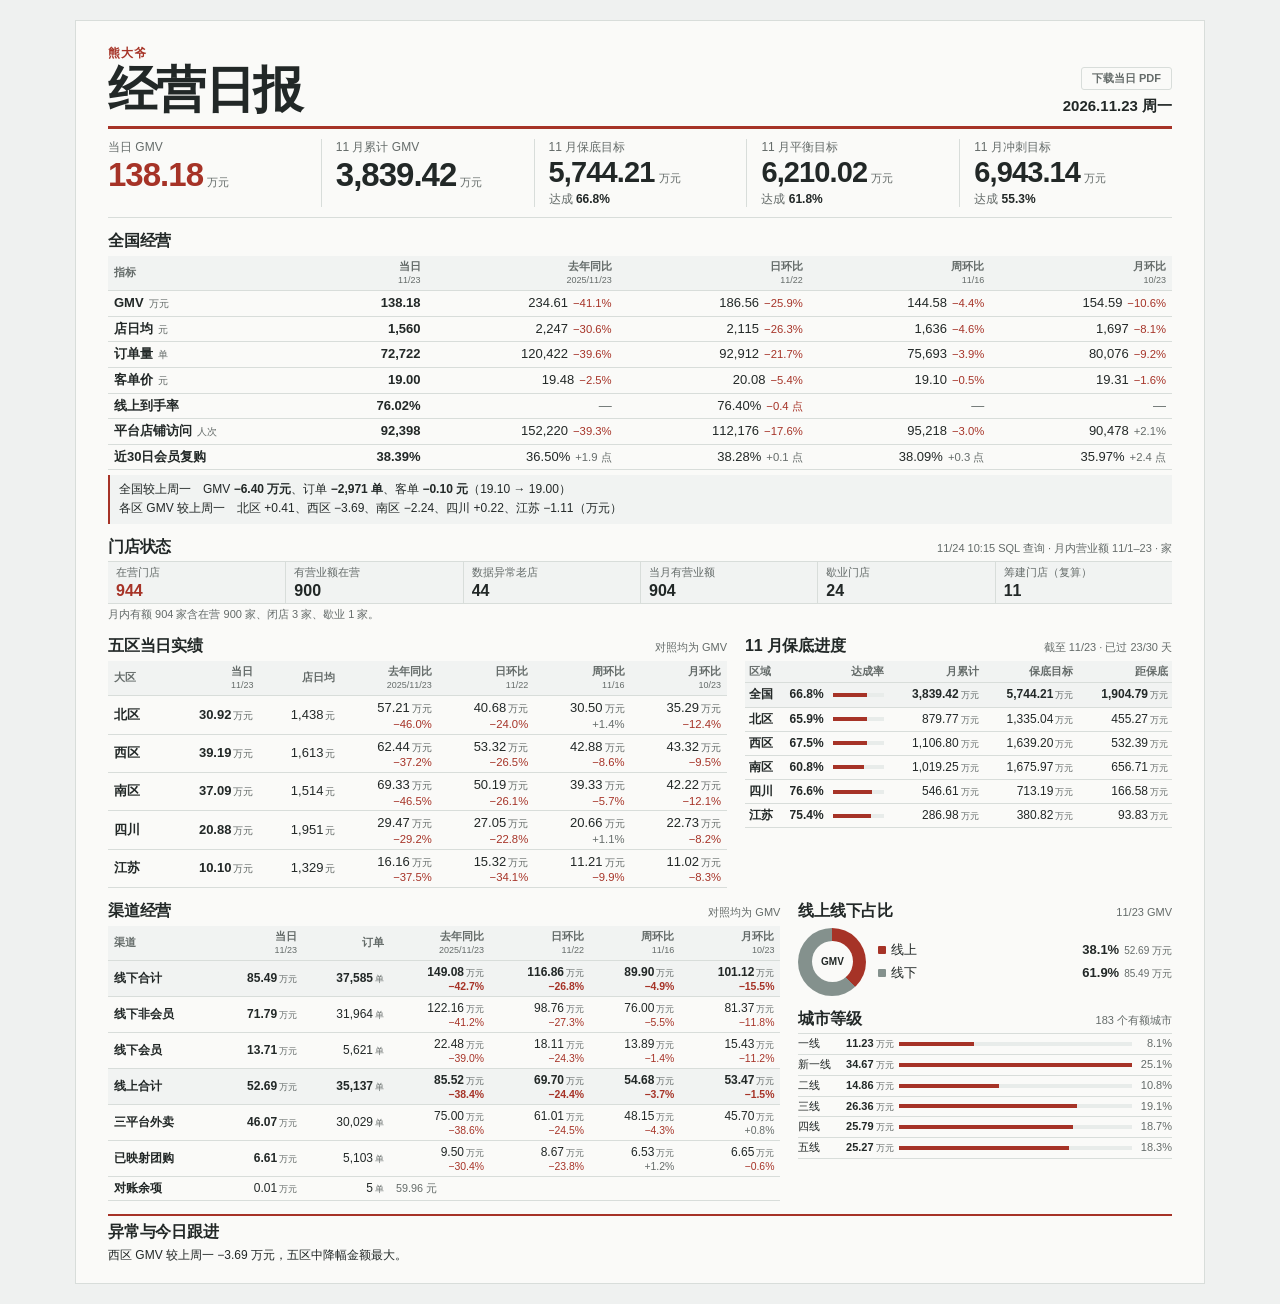
==== commit 9d916764: "Publish daily report for 2026-11-23" ====
--- a/daily/index.html
+++ b/daily/index.html
@@ -5,7 +5,7 @@
 <meta name="viewport" content="width=device-width,initial-scale=1">
 <meta name="color-scheme" content="light">
 <meta name="robots" content="noindex">
-<title>熊大爷经营日报｜2026-11-22</title>
+<title>熊大爷经营日报｜2026-11-23</title>
 <style>
 :root {
   --paper:#fafaf8; --frame:#eff1f0; --ink:#222827; --muted:#646b69;
@@ -200,59 +200,59 @@
 <main aria-label="熊大爷经营日报">
 <header class="mast">
   <div><div class="brand">熊大爷</div><h1>经营日报</h1></div>
-  <div class="meta"><a class="print" href="2026-11-22.pdf?v=86895d4dc6b7" download="熊大爷经营日报_2026-11-22.pdf">下载当日 PDF</a><time datetime="2026-11-22">2026.11.22 周日</time></div>
+  <div class="meta"><a class="print" href="2026-11-23.pdf?v=2f35df349841" download="熊大爷经营日报_2026-11-23.pdf">下载当日 PDF</a><time datetime="2026-11-23">2026.11.23 周一</time></div>
 </header>
-<dl class="hero"><div><dt>当日 GMV</dt><dd>186.56<small>万元</small></dd></div>
-<div><dt>11 月累计 GMV</dt><dd>3,701.24<small>万元</small></dd></div>
-<div class="target target-start"><dt>11 月保底目标</dt><dd>5,744.21<small>万元</small></dd><dd class="attainment">达成 <strong>64.4%</strong></dd></div>
-<div class="target"><dt>11 月平衡目标</dt><dd>6,210.02<small>万元</small></dd><dd class="attainment">达成 <strong>59.6%</strong></dd></div>
-<div class="target"><dt>11 月冲刺目标</dt><dd>6,943.14<small>万元</small></dd><dd class="attainment">达成 <strong>53.3%</strong></dd></div></dl>
+<dl class="hero"><div><dt>当日 GMV</dt><dd>138.18<small>万元</small></dd></div>
+<div><dt>11 月累计 GMV</dt><dd>3,839.42<small>万元</small></dd></div>
+<div class="target target-start"><dt>11 月保底目标</dt><dd>5,744.21<small>万元</small></dd><dd class="attainment">达成 <strong>66.8%</strong></dd></div>
+<div class="target"><dt>11 月平衡目标</dt><dd>6,210.02<small>万元</small></dd><dd class="attainment">达成 <strong>61.8%</strong></dd></div>
+<div class="target"><dt>11 月冲刺目标</dt><dd>6,943.14<small>万元</small></dd><dd class="attainment">达成 <strong>55.3%</strong></dd></div></dl>
 
 <section aria-labelledby="nation">
   <div class="section-head"><h2 id="nation">全国经营</h2></div>
   <table aria-label="全国实绩、基期实值及变动">
-    <thead><tr><th scope="col">指标</th><th scope="col">当日<small>11/22</small></th><th scope="col">去年同比<small>2025/11/22</small></th><th scope="col">日环比<small>11/21</small></th><th scope="col">周环比<small>11/15</small></th><th scope="col">月环比<small>10/22</small></th></tr></thead>
-    <tbody><tr><th scope="row">GMV<span class="unit">万元</span></th><td class="actual">186.56</td><td class="comp"><span class="baseline">231.12</span><span class="change fall">−19.3%</span></td><td class="comp"><span class="baseline">176.92</span><span class="change">+5.4%</span></td><td class="comp"><span class="baseline">181.85</span><span class="change">+2.6%</span></td><td class="comp"><span class="baseline">152.72</span><span class="change">+22.2%</span></td></tr>
-<tr><th scope="row">店日均<span class="unit">元</span></th><td class="actual">2,115</td><td class="comp"><span class="baseline">2,199</span><span class="change fall">−3.8%</span></td><td class="comp"><span class="baseline">1,995</span><span class="change">+6.0%</span></td><td class="comp"><span class="baseline">2,059</span><span class="change">+2.7%</span></td><td class="comp"><span class="baseline">1,671</span><span class="change">+26.6%</span></td></tr>
-<tr><th scope="row">订单量<span class="unit">单</span></th><td class="actual">92,912</td><td class="comp"><span class="baseline">118,607</span><span class="change fall">−21.7%</span></td><td class="comp"><span class="baseline">89,041</span><span class="change">+4.3%</span></td><td class="comp"><span class="baseline">91,516</span><span class="change">+1.5%</span></td><td class="comp"><span class="baseline">79,734</span><span class="change">+16.5%</span></td></tr>
-<tr><th scope="row">客单价<span class="unit">元</span></th><td class="actual">20.08</td><td class="comp"><span class="baseline">19.49</span><span class="change">+3.0%</span></td><td class="comp"><span class="baseline">19.87</span><span class="change">+1.1%</span></td><td class="comp"><span class="baseline">19.87</span><span class="change">+1.1%</span></td><td class="comp"><span class="baseline">19.15</span><span class="change">+4.8%</span></td></tr>
-<tr><th scope="row">线上到手率</th><td class="actual">76.40%</td><td><span class="na">—</span></td><td class="comp"><span class="baseline">76.42%</span><span class="change">0.0 点</span></td><td class="comp"><span class="baseline">75.97%</span><span class="change">+0.4 点</span></td><td><span class="na">—</span></td></tr>
-<tr><th scope="row">平台店铺访问<span class="unit">人次</span></th><td class="actual">112,176</td><td class="comp"><span class="baseline">149,119</span><span class="change fall">−24.8%</span></td><td class="comp"><span class="baseline">103,744</span><span class="change">+8.1%</span></td><td class="comp"><span class="baseline">112,438</span><span class="change fall">−0.2%</span></td><td class="comp"><span class="baseline">90,970</span><span class="change">+23.3%</span></td></tr>
-<tr><th scope="row">近30日会员复购</th><td class="actual">38.28%</td><td class="comp"><span class="baseline">36.51%</span><span class="change">+1.8 点</span></td><td class="comp"><span class="baseline">38.27%</span><span class="change">0.0 点</span></td><td class="comp"><span class="baseline">38.08%</span><span class="change">+0.2 点</span></td><td class="comp"><span class="baseline">36.12%</span><span class="change">+2.2 点</span></td></tr></tbody>
-    </table>
-  <div class="remarks"><p>全国较上周日　<span class="delta-item">GMV <strong>+4.72 万元</strong></span>、<span class="delta-item">订单 <strong>+1,396 单</strong></span>、<span class="delta-item">客单 <strong>+0.21 元</strong>（19.87 → 20.08）</span></p><p>各区 GMV 较上周日　<span class="delta-item">北区 +0.54</span>、<span class="delta-item">西区 +1.01</span>、<span class="delta-item">南区 +0.47</span>、<span class="delta-item">四川 +0.51</span>、<span class="delta-item">江苏 +2.19</span>（万元）</p></div>
+    <thead><tr><th scope="col">指标</th><th scope="col">当日<small>11/23</small></th><th scope="col">去年同比<small>2025/11/23</small></th><th scope="col">日环比<small>11/22</small></th><th scope="col">周环比<small>11/16</small></th><th scope="col">月环比<small>10/23</small></th></tr></thead>
+    <tbody><tr><th scope="row">GMV<span class="unit">万元</span></th><td class="actual">138.18</td><td class="comp"><span class="baseline">234.61</span><span class="change fall">−41.1%</span></td><td class="comp"><span class="baseline">186.56</span><span class="change fall">−25.9%</span></td><td class="comp"><span class="baseline">144.58</span><span class="change fall">−4.4%</span></td><td class="comp"><span class="baseline">154.59</span><span class="change fall">−10.6%</span></td></tr>
+<tr><th scope="row">店日均<span class="unit">元</span></th><td class="actual">1,560</td><td class="comp"><span class="baseline">2,247</span><span class="change fall">−30.6%</span></td><td class="comp"><span class="baseline">2,115</span><span class="change fall">−26.3%</span></td><td class="comp"><span class="baseline">1,636</span><span class="change fall">−4.6%</span></td><td class="comp"><span class="baseline">1,697</span><span class="change fall">−8.1%</span></td></tr>
+<tr><th scope="row">订单量<span class="unit">单</span></th><td class="actual">72,722</td><td class="comp"><span class="baseline">120,422</span><span class="change fall">−39.6%</span></td><td class="comp"><span class="baseline">92,912</span><span class="change fall">−21.7%</span></td><td class="comp"><span class="baseline">75,693</span><span class="change fall">−3.9%</span></td><td class="comp"><span class="baseline">80,076</span><span class="change fall">−9.2%</span></td></tr>
+<tr><th scope="row">客单价<span class="unit">元</span></th><td class="actual">19.00</td><td class="comp"><span class="baseline">19.48</span><span class="change fall">−2.5%</span></td><td class="comp"><span class="baseline">20.08</span><span class="change fall">−5.4%</span></td><td class="comp"><span class="baseline">19.10</span><span class="change fall">−0.5%</span></td><td class="comp"><span class="baseline">19.31</span><span class="change fall">−1.6%</span></td></tr>
+<tr><th scope="row">线上到手率</th><td class="actual">76.02%</td><td><span class="na">—</span></td><td class="comp"><span class="baseline">76.40%</span><span class="change fall">−0.4 点</span></td><td><span class="na">—</span></td><td><span class="na">—</span></td></tr>
+<tr><th scope="row">平台店铺访问<span class="unit">人次</span></th><td class="actual">92,398</td><td class="comp"><span class="baseline">152,220</span><span class="change fall">−39.3%</span></td><td class="comp"><span class="baseline">112,176</span><span class="change fall">−17.6%</span></td><td class="comp"><span class="baseline">95,218</span><span class="change fall">−3.0%</span></td><td class="comp"><span class="baseline">90,478</span><span class="change">+2.1%</span></td></tr>
+<tr><th scope="row">近30日会员复购</th><td class="actual">38.39%</td><td class="comp"><span class="baseline">36.50%</span><span class="change">+1.9 点</span></td><td class="comp"><span class="baseline">38.28%</span><span class="change">+0.1 点</span></td><td class="comp"><span class="baseline">38.09%</span><span class="change">+0.3 点</span></td><td class="comp"><span class="baseline">35.97%</span><span class="change">+2.4 点</span></td></tr></tbody>
+    </table>
+  <div class="remarks"><p>全国较上周一　<span class="delta-item">GMV <strong>−6.40 万元</strong></span>、<span class="delta-item">订单 <strong>−2,971 单</strong></span>、<span class="delta-item">客单 <strong>−0.10 元</strong>（19.10 → 19.00）</span></p><p>各区 GMV 较上周一　<span class="delta-item">北区 +0.41</span>、<span class="delta-item">西区 −3.69</span>、<span class="delta-item">南区 −2.24</span>、<span class="delta-item">四川 +0.22</span>、<span class="delta-item">江苏 −1.11</span>（万元）</p></div>
 </section>
 
 
 <section class="store-snapshot" aria-labelledby="shops">
-  <div class="section-head"><h2 id="shops">门店状态</h2><p class="subtitle"><time datetime="2026-11-23T10:15:10">11/23 10:15 SQL 查询</time> · 月内营业额 11/1–22 · 家</p></div>
-  <dl class="store-counts"><div><dt>在营门店</dt><dd>946</dd></div><div><dt>有营业额在营</dt><dd>901</dd></div><div><dt>数据异常老店</dt><dd>45</dd></div><div><dt>当月有营业额</dt><dd>904</dd></div><div><dt>歇业门店</dt><dd>24</dd></div><div><dt>筹建门店（复算）</dt><dd>10</dd></div></dl>
-  <p class="subtitle store-note">月内有额 904 家含在营 901 家、闭店 2 家、歇业 1 家。</p>
+  <div class="section-head"><h2 id="shops">门店状态</h2><p class="subtitle"><time datetime="2026-11-24T10:15:10">11/24 10:15 SQL 查询</time> · 月内营业额 11/1–23 · 家</p></div>
+  <dl class="store-counts"><div><dt>在营门店</dt><dd>944</dd></div><div><dt>有营业额在营</dt><dd>900</dd></div><div><dt>数据异常老店</dt><dd>44</dd></div><div><dt>当月有营业额</dt><dd>904</dd></div><div><dt>歇业门店</dt><dd>24</dd></div><div><dt>筹建门店（复算）</dt><dd>11</dd></div></dl>
+  <p class="subtitle store-note">月内有额 904 家含在营 900 家、闭店 3 家、歇业 1 家。</p>
 </section>
 
 <div class="two-up">
   <section aria-labelledby="regions">
     <div class="section-head"><h2 id="regions">五区当日实绩</h2><p class="subtitle">对照均为 GMV</p></div>
     <table class="split-cols" aria-label="五区 GMV 实绩、基期实值及变动">
-      <thead><tr><th scope="col">大区</th><th scope="col">当日<small>11/22</small></th><th scope="col">店日均</th><th scope="col">去年同比<small>2025/11/22</small></th><th scope="col">日环比<small>11/21</small></th><th scope="col">周环比<small>11/15</small></th><th scope="col">月环比<small>10/22</small></th></tr></thead>
-      <tbody><tr><th scope="row">北区</th><td class="actual">40.68<span class="value-unit">万元</span></td><td>1,919<span class="value-unit">元</span></td><td class="comp"><span class="baseline">57.04<span class="value-unit">万元</span></span><span class="change fall">−28.7%</span></td><td class="comp"><span class="baseline">38.40<span class="value-unit">万元</span></span><span class="change">+6.0%</span></td><td class="comp"><span class="baseline">40.14<span class="value-unit">万元</span></span><span class="change">+1.3%</span></td><td class="comp"><span class="baseline">34.97<span class="value-unit">万元</span></span><span class="change">+16.3%</span></td></tr>
-<tr><th scope="row">西区</th><td class="actual">53.32<span class="value-unit">万元</span></td><td>2,194<span class="value-unit">元</span></td><td class="comp"><span class="baseline">61.35<span class="value-unit">万元</span></span><span class="change fall">−13.1%</span></td><td class="comp"><span class="baseline">52.53<span class="value-unit">万元</span></span><span class="change">+1.5%</span></td><td class="comp"><span class="baseline">52.32<span class="value-unit">万元</span></span><span class="change">+1.9%</span></td><td class="comp"><span class="baseline">41.61<span class="value-unit">万元</span></span><span class="change">+28.2%</span></td></tr>
-<tr><th scope="row">南区</th><td class="actual">50.19<span class="value-unit">万元</span></td><td>2,049<span class="value-unit">元</span></td><td class="comp"><span class="baseline">68.33<span class="value-unit">万元</span></span><span class="change fall">−26.5%</span></td><td class="comp"><span class="baseline">48.33<span class="value-unit">万元</span></span><span class="change">+3.9%</span></td><td class="comp"><span class="baseline">49.72<span class="value-unit">万元</span></span><span class="change">+0.9%</span></td><td class="comp"><span class="baseline">42.84<span class="value-unit">万元</span></span><span class="change">+17.2%</span></td></tr>
-<tr><th scope="row">四川</th><td class="actual">27.05<span class="value-unit">万元</span></td><td>2,552<span class="value-unit">元</span></td><td class="comp"><span class="baseline">28.26<span class="value-unit">万元</span></span><span class="change fall">−4.3%</span></td><td class="comp"><span class="baseline">25.57<span class="value-unit">万元</span></span><span class="change">+5.8%</span></td><td class="comp"><span class="baseline">26.54<span class="value-unit">万元</span></span><span class="change">+1.9%</span></td><td class="comp"><span class="baseline">22.33<span class="value-unit">万元</span></span><span class="change">+21.1%</span></td></tr>
-<tr><th scope="row">江苏</th><td class="actual">15.32<span class="value-unit">万元</span></td><td>2,016<span class="value-unit">元</span></td><td class="comp"><span class="baseline">16.13<span class="value-unit">万元</span></span><span class="change fall">−5.0%</span></td><td class="comp"><span class="baseline">12.10<span class="value-unit">万元</span></span><span class="change">+26.6%</span></td><td class="comp"><span class="baseline">13.13<span class="value-unit">万元</span></span><span class="change">+16.7%</span></td><td class="comp"><span class="baseline">10.98<span class="value-unit">万元</span></span><span class="change">+39.5%</span></td></tr></tbody>
+      <thead><tr><th scope="col">大区</th><th scope="col">当日<small>11/23</small></th><th scope="col">店日均</th><th scope="col">去年同比<small>2025/11/23</small></th><th scope="col">日环比<small>11/22</small></th><th scope="col">周环比<small>11/16</small></th><th scope="col">月环比<small>10/23</small></th></tr></thead>
+      <tbody><tr><th scope="row">北区</th><td class="actual">30.92<span class="value-unit">万元</span></td><td>1,438<span class="value-unit">元</span></td><td class="comp"><span class="baseline">57.21<span class="value-unit">万元</span></span><span class="change fall">−46.0%</span></td><td class="comp"><span class="baseline">40.68<span class="value-unit">万元</span></span><span class="change fall">−24.0%</span></td><td class="comp"><span class="baseline">30.50<span class="value-unit">万元</span></span><span class="change">+1.4%</span></td><td class="comp"><span class="baseline">35.29<span class="value-unit">万元</span></span><span class="change fall">−12.4%</span></td></tr>
+<tr><th scope="row">西区</th><td class="actual">39.19<span class="value-unit">万元</span></td><td>1,613<span class="value-unit">元</span></td><td class="comp"><span class="baseline">62.44<span class="value-unit">万元</span></span><span class="change fall">−37.2%</span></td><td class="comp"><span class="baseline">53.32<span class="value-unit">万元</span></span><span class="change fall">−26.5%</span></td><td class="comp"><span class="baseline">42.88<span class="value-unit">万元</span></span><span class="change fall">−8.6%</span></td><td class="comp"><span class="baseline">43.32<span class="value-unit">万元</span></span><span class="change fall">−9.5%</span></td></tr>
+<tr><th scope="row">南区</th><td class="actual">37.09<span class="value-unit">万元</span></td><td>1,514<span class="value-unit">元</span></td><td class="comp"><span class="baseline">69.33<span class="value-unit">万元</span></span><span class="change fall">−46.5%</span></td><td class="comp"><span class="baseline">50.19<span class="value-unit">万元</span></span><span class="change fall">−26.1%</span></td><td class="comp"><span class="baseline">39.33<span class="value-unit">万元</span></span><span class="change fall">−5.7%</span></td><td class="comp"><span class="baseline">42.22<span class="value-unit">万元</span></span><span class="change fall">−12.1%</span></td></tr>
+<tr><th scope="row">四川</th><td class="actual">20.88<span class="value-unit">万元</span></td><td>1,951<span class="value-unit">元</span></td><td class="comp"><span class="baseline">29.47<span class="value-unit">万元</span></span><span class="change fall">−29.2%</span></td><td class="comp"><span class="baseline">27.05<span class="value-unit">万元</span></span><span class="change fall">−22.8%</span></td><td class="comp"><span class="baseline">20.66<span class="value-unit">万元</span></span><span class="change">+1.1%</span></td><td class="comp"><span class="baseline">22.73<span class="value-unit">万元</span></span><span class="change fall">−8.2%</span></td></tr>
+<tr><th scope="row">江苏</th><td class="actual">10.10<span class="value-unit">万元</span></td><td>1,329<span class="value-unit">元</span></td><td class="comp"><span class="baseline">16.16<span class="value-unit">万元</span></span><span class="change fall">−37.5%</span></td><td class="comp"><span class="baseline">15.32<span class="value-unit">万元</span></span><span class="change fall">−34.1%</span></td><td class="comp"><span class="baseline">11.21<span class="value-unit">万元</span></span><span class="change fall">−9.9%</span></td><td class="comp"><span class="baseline">11.02<span class="value-unit">万元</span></span><span class="change fall">−8.3%</span></td></tr></tbody>
     </table>
   </section>
 
   <section aria-labelledby="month">
-    <div class="section-head"><h2 id="month">11 月保底进度</h2><p class="subtitle">截至 11/22 · 已过 22/30 天</p></div>
+    <div class="section-head"><h2 id="month">11 月保底进度</h2><p class="subtitle">截至 11/23 · 已过 23/30 天</p></div>
     <table class="month-table" aria-label="全国和五区11月累计及保底达成">
       <thead><tr><th scope="col">区域</th><th scope="col">达成率</th><th scope="col">月累计</th><th scope="col">保底目标</th><th scope="col">距保底</th></tr></thead>
-      <tbody><tr class="summary"><th scope="row">全国</th><td class="rate"><span class="meter"><b>64.4%</b><i aria-hidden="true" style="--filled:64.434%"></i></span></td><td>3,701.24<span class="value-unit">万元</span></td><td>5,744.21<span class="value-unit">万元</span></td><td>2,042.97<span class="value-unit">万元</span></td></tr>
-<tr><th scope="row">北区</th><td class="rate"><span class="meter"><b>63.6%</b><i aria-hidden="true" style="--filled:63.583%"></i></span></td><td>848.86<span class="value-unit">万元</span></td><td>1,335.04<span class="value-unit">万元</span></td><td>486.18<span class="value-unit">万元</span></td></tr>
-<tr><th scope="row">西区</th><td class="rate"><span class="meter"><b>65.1%</b><i aria-hidden="true" style="--filled:65.130%"></i></span></td><td>1,067.61<span class="value-unit">万元</span></td><td>1,639.20<span class="value-unit">万元</span></td><td>571.59<span class="value-unit">万元</span></td></tr>
-<tr><th scope="row">南区</th><td class="rate"><span class="meter"><b>58.6%</b><i aria-hidden="true" style="--filled:58.603%"></i></span></td><td>982.16<span class="value-unit">万元</span></td><td>1,675.97<span class="value-unit">万元</span></td><td>693.81<span class="value-unit">万元</span></td></tr>
-<tr><th scope="row">四川</th><td class="rate"><span class="meter"><b>73.7%</b><i aria-hidden="true" style="--filled:73.716%"></i></span></td><td>525.74<span class="value-unit">万元</span></td><td>713.19<span class="value-unit">万元</span></td><td>187.46<span class="value-unit">万元</span></td></tr>
-<tr><th scope="row">江苏</th><td class="rate"><span class="meter"><b>72.7%</b><i aria-hidden="true" style="--filled:72.708%"></i></span></td><td>276.88<span class="value-unit">万元</span></td><td>380.82<span class="value-unit">万元</span></td><td>103.93<span class="value-unit">万元</span></td></tr></tbody>
+      <tbody><tr class="summary"><th scope="row">全国</th><td class="rate"><span class="meter"><b>66.8%</b><i aria-hidden="true" style="--filled:66.840%"></i></span></td><td>3,839.42<span class="value-unit">万元</span></td><td>5,744.21<span class="value-unit">万元</span></td><td>1,904.79<span class="value-unit">万元</span></td></tr>
+<tr><th scope="row">北区</th><td class="rate"><span class="meter"><b>65.9%</b><i aria-hidden="true" style="--filled:65.899%"></i></span></td><td>879.77<span class="value-unit">万元</span></td><td>1,335.04<span class="value-unit">万元</span></td><td>455.27<span class="value-unit">万元</span></td></tr>
+<tr><th scope="row">西区</th><td class="rate"><span class="meter"><b>67.5%</b><i aria-hidden="true" style="--filled:67.521%"></i></span></td><td>1,106.80<span class="value-unit">万元</span></td><td>1,639.20<span class="value-unit">万元</span></td><td>532.39<span class="value-unit">万元</span></td></tr>
+<tr><th scope="row">南区</th><td class="rate"><span class="meter"><b>60.8%</b><i aria-hidden="true" style="--filled:60.816%"></i></span></td><td>1,019.25<span class="value-unit">万元</span></td><td>1,675.97<span class="value-unit">万元</span></td><td>656.71<span class="value-unit">万元</span></td></tr>
+<tr><th scope="row">四川</th><td class="rate"><span class="meter"><b>76.6%</b><i aria-hidden="true" style="--filled:76.643%"></i></span></td><td>546.61<span class="value-unit">万元</span></td><td>713.19<span class="value-unit">万元</span></td><td>166.58<span class="value-unit">万元</span></td></tr>
+<tr><th scope="row">江苏</th><td class="rate"><span class="meter"><b>75.4%</b><i aria-hidden="true" style="--filled:75.360%"></i></span></td><td>286.98<span class="value-unit">万元</span></td><td>380.82<span class="value-unit">万元</span></td><td>93.83<span class="value-unit">万元</span></td></tr></tbody>
     </table>
   </section>
 </div>
@@ -261,30 +261,30 @@
   <section aria-labelledby="channels">
     <div class="section-head"><h2 id="channels">渠道经营</h2><p class="subtitle">对照均为 GMV</p></div>
     <table class="channel-table" aria-label="渠道当日营业额、订单、基期实值及变动">
-      <thead><tr><th scope="col">渠道</th><th scope="col">当日<small>11/22</small></th><th scope="col">订单</th><th scope="col">去年同比<small>2025/11/22</small></th><th scope="col">日环比<small>11/21</small></th><th scope="col">周环比<small>11/15</small></th><th scope="col">月环比<small>10/22</small></th></tr></thead>
-      <tbody><tr class="summary"><th scope="row">线下合计</th><td class="actual">116.86<span class="value-unit">万元</span></td><td>48,061<span class="value-unit">单</span></td><td class="comp"><span class="baseline">149.00<span class="value-unit">万元</span></span><span class="change fall">−21.6%</span></td><td class="comp"><span class="baseline">111.91<span class="value-unit">万元</span></span><span class="change">+4.4%</span></td><td class="comp"><span class="baseline">113.27<span class="value-unit">万元</span></span><span class="change">+3.2%</span></td><td class="comp"><span class="baseline">99.41<span class="value-unit">万元</span></span><span class="change">+17.6%</span></td></tr>
-<tr><th scope="row">线下非会员</th><td class="actual">98.76<span class="value-unit">万元</span></td><td>41,229<span class="value-unit">单</span></td><td class="comp"><span class="baseline">122.23<span class="value-unit">万元</span></span><span class="change fall">−19.2%</span></td><td class="comp"><span class="baseline">94.85<span class="value-unit">万元</span></span><span class="change">+4.1%</span></td><td class="comp"><span class="baseline">95.68<span class="value-unit">万元</span></span><span class="change">+3.2%</span></td><td class="comp"><span class="baseline">79.68<span class="value-unit">万元</span></span><span class="change">+23.9%</span></td></tr>
-<tr><th scope="row">线下会员</th><td class="actual">18.11<span class="value-unit">万元</span></td><td>6,832<span class="value-unit">单</span></td><td class="comp"><span class="baseline">21.49<span class="value-unit">万元</span></span><span class="change fall">−15.7%</span></td><td class="comp"><span class="baseline">17.06<span class="value-unit">万元</span></span><span class="change">+6.2%</span></td><td class="comp"><span class="baseline">17.58<span class="value-unit">万元</span></span><span class="change">+3.0%</span></td><td class="comp"><span class="baseline">15.12<span class="value-unit">万元</span></span><span class="change">+19.8%</span></td></tr>
-<tr class="summary"><th scope="row">线上合计</th><td class="actual">69.70<span class="value-unit">万元</span></td><td>44,851<span class="value-unit">单</span></td><td class="comp"><span class="baseline">82.12<span class="value-unit">万元</span></span><span class="change fall">−15.1%</span></td><td class="comp"><span class="baseline">65.02<span class="value-unit">万元</span></span><span class="change">+7.2%</span></td><td class="comp"><span class="baseline">68.58<span class="value-unit">万元</span></span><span class="change">+1.6%</span></td><td class="comp"><span class="baseline">53.31<span class="value-unit">万元</span></span><span class="change">+30.7%</span></td></tr>
-<tr><th scope="row">三平台外卖</th><td class="actual">61.01<span class="value-unit">万元</span></td><td>38,460<span class="value-unit">单</span></td><td class="comp"><span class="baseline">72.57<span class="value-unit">万元</span></span><span class="change fall">−15.9%</span></td><td class="comp"><span class="baseline">57.46<span class="value-unit">万元</span></span><span class="change">+6.2%</span></td><td class="comp"><span class="baseline">60.42<span class="value-unit">万元</span></span><span class="change">+1.0%</span></td><td class="comp"><span class="baseline">45.13<span class="value-unit">万元</span></span><span class="change">+35.2%</span></td></tr>
-<tr><th scope="row">已映射团购</th><td class="actual">8.67<span class="value-unit">万元</span></td><td>6,384<span class="value-unit">单</span></td><td class="comp"><span class="baseline">8.52<span class="value-unit">万元</span></span><span class="change">+1.8%</span></td><td class="comp"><span class="baseline">7.56<span class="value-unit">万元</span></span><span class="change">+14.8%</span></td><td class="comp"><span class="baseline">8.15<span class="value-unit">万元</span></span><span class="change">+6.4%</span></td><td class="comp"><span class="baseline">7.14<span class="value-unit">万元</span></span><span class="change">+21.4%</span></td></tr>
-<tr><th scope="row">对账余项</th><td>0.01<span class="value-unit">万元</span></td><td>7<span class="value-unit">单</span></td><td colspan="4" class="muted residue">125.87 元</td></tr></tbody>
+      <thead><tr><th scope="col">渠道</th><th scope="col">当日<small>11/23</small></th><th scope="col">订单</th><th scope="col">去年同比<small>2025/11/23</small></th><th scope="col">日环比<small>11/22</small></th><th scope="col">周环比<small>11/16</small></th><th scope="col">月环比<small>10/23</small></th></tr></thead>
+      <tbody><tr class="summary"><th scope="row">线下合计</th><td class="actual">85.49<span class="value-unit">万元</span></td><td>37,585<span class="value-unit">单</span></td><td class="comp"><span class="baseline">149.08<span class="value-unit">万元</span></span><span class="change fall">−42.7%</span></td><td class="comp"><span class="baseline">116.86<span class="value-unit">万元</span></span><span class="change fall">−26.8%</span></td><td class="comp"><span class="baseline">89.90<span class="value-unit">万元</span></span><span class="change fall">−4.9%</span></td><td class="comp"><span class="baseline">101.12<span class="value-unit">万元</span></span><span class="change fall">−15.5%</span></td></tr>
+<tr><th scope="row">线下非会员</th><td class="actual">71.79<span class="value-unit">万元</span></td><td>31,964<span class="value-unit">单</span></td><td class="comp"><span class="baseline">122.16<span class="value-unit">万元</span></span><span class="change fall">−41.2%</span></td><td class="comp"><span class="baseline">98.76<span class="value-unit">万元</span></span><span class="change fall">−27.3%</span></td><td class="comp"><span class="baseline">76.00<span class="value-unit">万元</span></span><span class="change fall">−5.5%</span></td><td class="comp"><span class="baseline">81.37<span class="value-unit">万元</span></span><span class="change fall">−11.8%</span></td></tr>
+<tr><th scope="row">线下会员</th><td class="actual">13.71<span class="value-unit">万元</span></td><td>5,621<span class="value-unit">单</span></td><td class="comp"><span class="baseline">22.48<span class="value-unit">万元</span></span><span class="change fall">−39.0%</span></td><td class="comp"><span class="baseline">18.11<span class="value-unit">万元</span></span><span class="change fall">−24.3%</span></td><td class="comp"><span class="baseline">13.89<span class="value-unit">万元</span></span><span class="change fall">−1.4%</span></td><td class="comp"><span class="baseline">15.43<span class="value-unit">万元</span></span><span class="change fall">−11.2%</span></td></tr>
+<tr class="summary"><th scope="row">线上合计</th><td class="actual">52.69<span class="value-unit">万元</span></td><td>35,137<span class="value-unit">单</span></td><td class="comp"><span class="baseline">85.52<span class="value-unit">万元</span></span><span class="change fall">−38.4%</span></td><td class="comp"><span class="baseline">69.70<span class="value-unit">万元</span></span><span class="change fall">−24.4%</span></td><td class="comp"><span class="baseline">54.68<span class="value-unit">万元</span></span><span class="change fall">−3.7%</span></td><td class="comp"><span class="baseline">53.47<span class="value-unit">万元</span></span><span class="change fall">−1.5%</span></td></tr>
+<tr><th scope="row">三平台外卖</th><td class="actual">46.07<span class="value-unit">万元</span></td><td>30,029<span class="value-unit">单</span></td><td class="comp"><span class="baseline">75.00<span class="value-unit">万元</span></span><span class="change fall">−38.6%</span></td><td class="comp"><span class="baseline">61.01<span class="value-unit">万元</span></span><span class="change fall">−24.5%</span></td><td class="comp"><span class="baseline">48.15<span class="value-unit">万元</span></span><span class="change fall">−4.3%</span></td><td class="comp"><span class="baseline">45.70<span class="value-unit">万元</span></span><span class="change">+0.8%</span></td></tr>
+<tr><th scope="row">已映射团购</th><td class="actual">6.61<span class="value-unit">万元</span></td><td>5,103<span class="value-unit">单</span></td><td class="comp"><span class="baseline">9.50<span class="value-unit">万元</span></span><span class="change fall">−30.4%</span></td><td class="comp"><span class="baseline">8.67<span class="value-unit">万元</span></span><span class="change fall">−23.8%</span></td><td class="comp"><span class="baseline">6.53<span class="value-unit">万元</span></span><span class="change">+1.2%</span></td><td class="comp"><span class="baseline">6.65<span class="value-unit">万元</span></span><span class="change fall">−0.6%</span></td></tr>
+<tr><th scope="row">对账余项</th><td>0.01<span class="value-unit">万元</span></td><td>5<span class="value-unit">单</span></td><td colspan="4" class="muted residue">59.96 元</td></tr></tbody>
     </table>
   </section>
 
   <div class="side">
     <section aria-labelledby="mix">
-      <div class="section-head"><h2 id="mix">线上线下占比</h2><p class="subtitle">11/22 GMV</p></div>
-      <figure class="mix"><div class="donut" style="--online:37.3598%" aria-hidden="true"><span>GMV</span></div><dl class="mix-legend"><div><dt style="--swatch:var(--red)">线上</dt><dd>37.4%<small>69.70 万元</small></dd></div><div><dt style="--swatch:var(--offline)">线下</dt><dd>62.6%<small>116.86 万元</small></dd></div></dl></figure>
+      <div class="section-head"><h2 id="mix">线上线下占比</h2><p class="subtitle">11/23 GMV</p></div>
+      <figure class="mix"><div class="donut" style="--online:38.1290%" aria-hidden="true"><span>GMV</span></div><dl class="mix-legend"><div><dt style="--swatch:var(--red)">线上</dt><dd>38.1%<small>52.69 万元</small></dd></div><div><dt style="--swatch:var(--offline)">线下</dt><dd>61.9%<small>85.49 万元</small></dd></div></dl></figure>
     </section>
     <section aria-labelledby="geo">
-      <div class="section-head"><h2 id="geo">城市等级</h2><p class="subtitle">184 个有额城市</p></div>
-      <ul class="tiers" aria-label="城市等级营业额及占比"><li><span>一线</span><b>14.13<span class="value-unit">万元</span></b><i class="tier" aria-hidden="true" style="--tier:30.30%"></i><span>7.6%</span></li><li><span>新一线</span><b>43.86<span class="value-unit">万元</span></b><i class="tier" aria-hidden="true" style="--tier:94.03%"></i><span>23.5%</span></li><li><span>二线</span><b>18.37<span class="value-unit">万元</span></b><i class="tier" aria-hidden="true" style="--tier:39.39%"></i><span>9.8%</span></li><li><span>三线</span><b>37.60<span class="value-unit">万元</span></b><i class="tier" aria-hidden="true" style="--tier:80.61%"></i><span>20.2%</span></li><li><span>四线</span><b>35.66<span class="value-unit">万元</span></b><i class="tier" aria-hidden="true" style="--tier:76.45%"></i><span>19.1%</span></li><li><span>五线</span><b>36.95<span class="value-unit">万元</span></b><i class="tier" aria-hidden="true" style="--tier:79.21%"></i><span>19.8%</span></li></ul>
+      <div class="section-head"><h2 id="geo">城市等级</h2><p class="subtitle">183 个有额城市</p></div>
+      <ul class="tiers" aria-label="城市等级营业额及占比"><li><span>一线</span><b>11.23<span class="value-unit">万元</span></b><i class="tier" aria-hidden="true" style="--tier:32.51%"></i><span>8.1%</span></li><li><span>新一线</span><b>34.67<span class="value-unit">万元</span></b><i class="tier" aria-hidden="true" style="--tier:100.00%"></i><span>25.1%</span></li><li><span>二线</span><b>14.86<span class="value-unit">万元</span></b><i class="tier" aria-hidden="true" style="--tier:43.02%"></i><span>10.8%</span></li><li><span>三线</span><b>26.36<span class="value-unit">万元</span></b><i class="tier" aria-hidden="true" style="--tier:76.30%"></i><span>19.1%</span></li><li><span>四线</span><b>25.79<span class="value-unit">万元</span></b><i class="tier" aria-hidden="true" style="--tier:74.65%"></i><span>18.7%</span></li><li><span>五线</span><b>25.27<span class="value-unit">万元</span></b><i class="tier" aria-hidden="true" style="--tier:73.16%"></i><span>18.3%</span></li></ul>
     </section>
   </div>
 </div>
 
-<section class="actions" aria-labelledby="attention"><div class="section-head"><h2 id="attention">异常与今日跟进</h2></div><p>全国 GMV 较上周日 +4.72 万元。</p>
+<section class="actions" aria-labelledby="attention"><div class="section-head"><h2 id="attention">异常与今日跟进</h2></div><p>西区 GMV 较上周一 −3.69 万元，五区中降幅金额最大。</p>
 </section>
 </main>
 </body>
